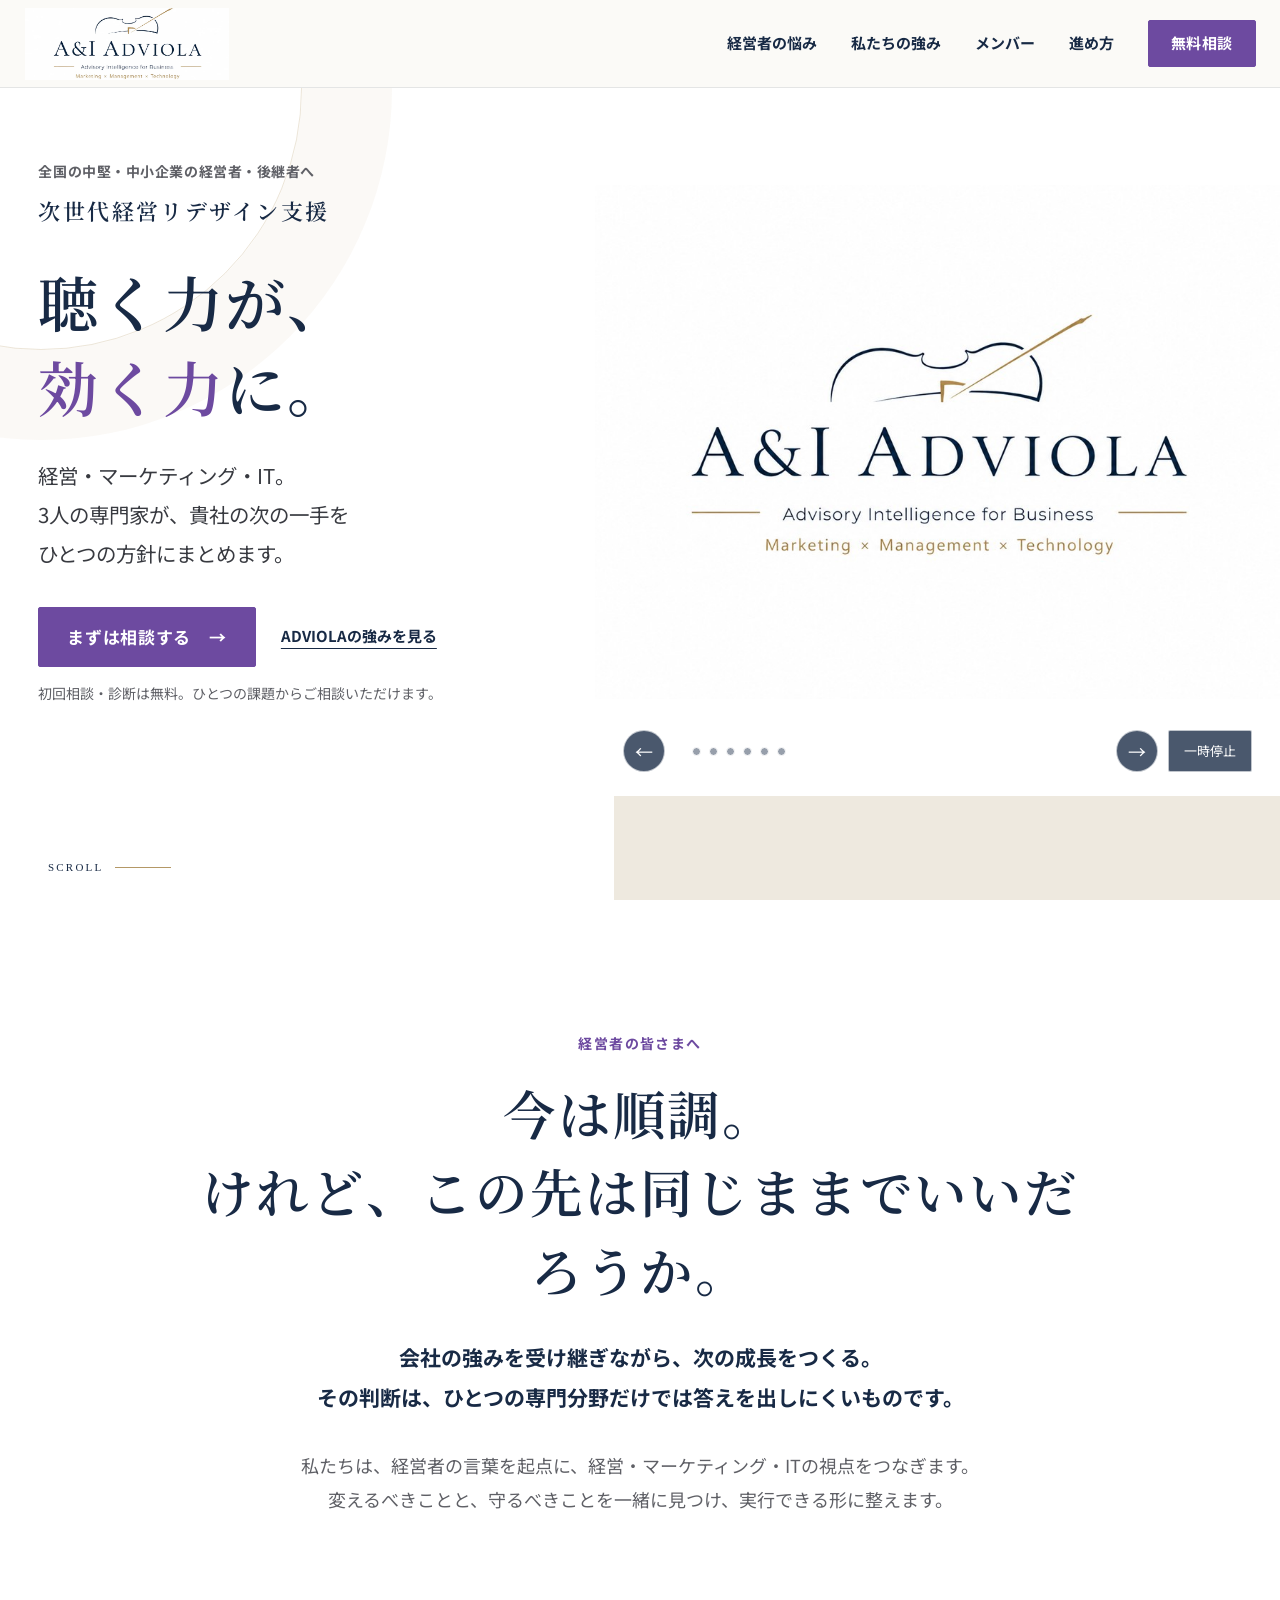
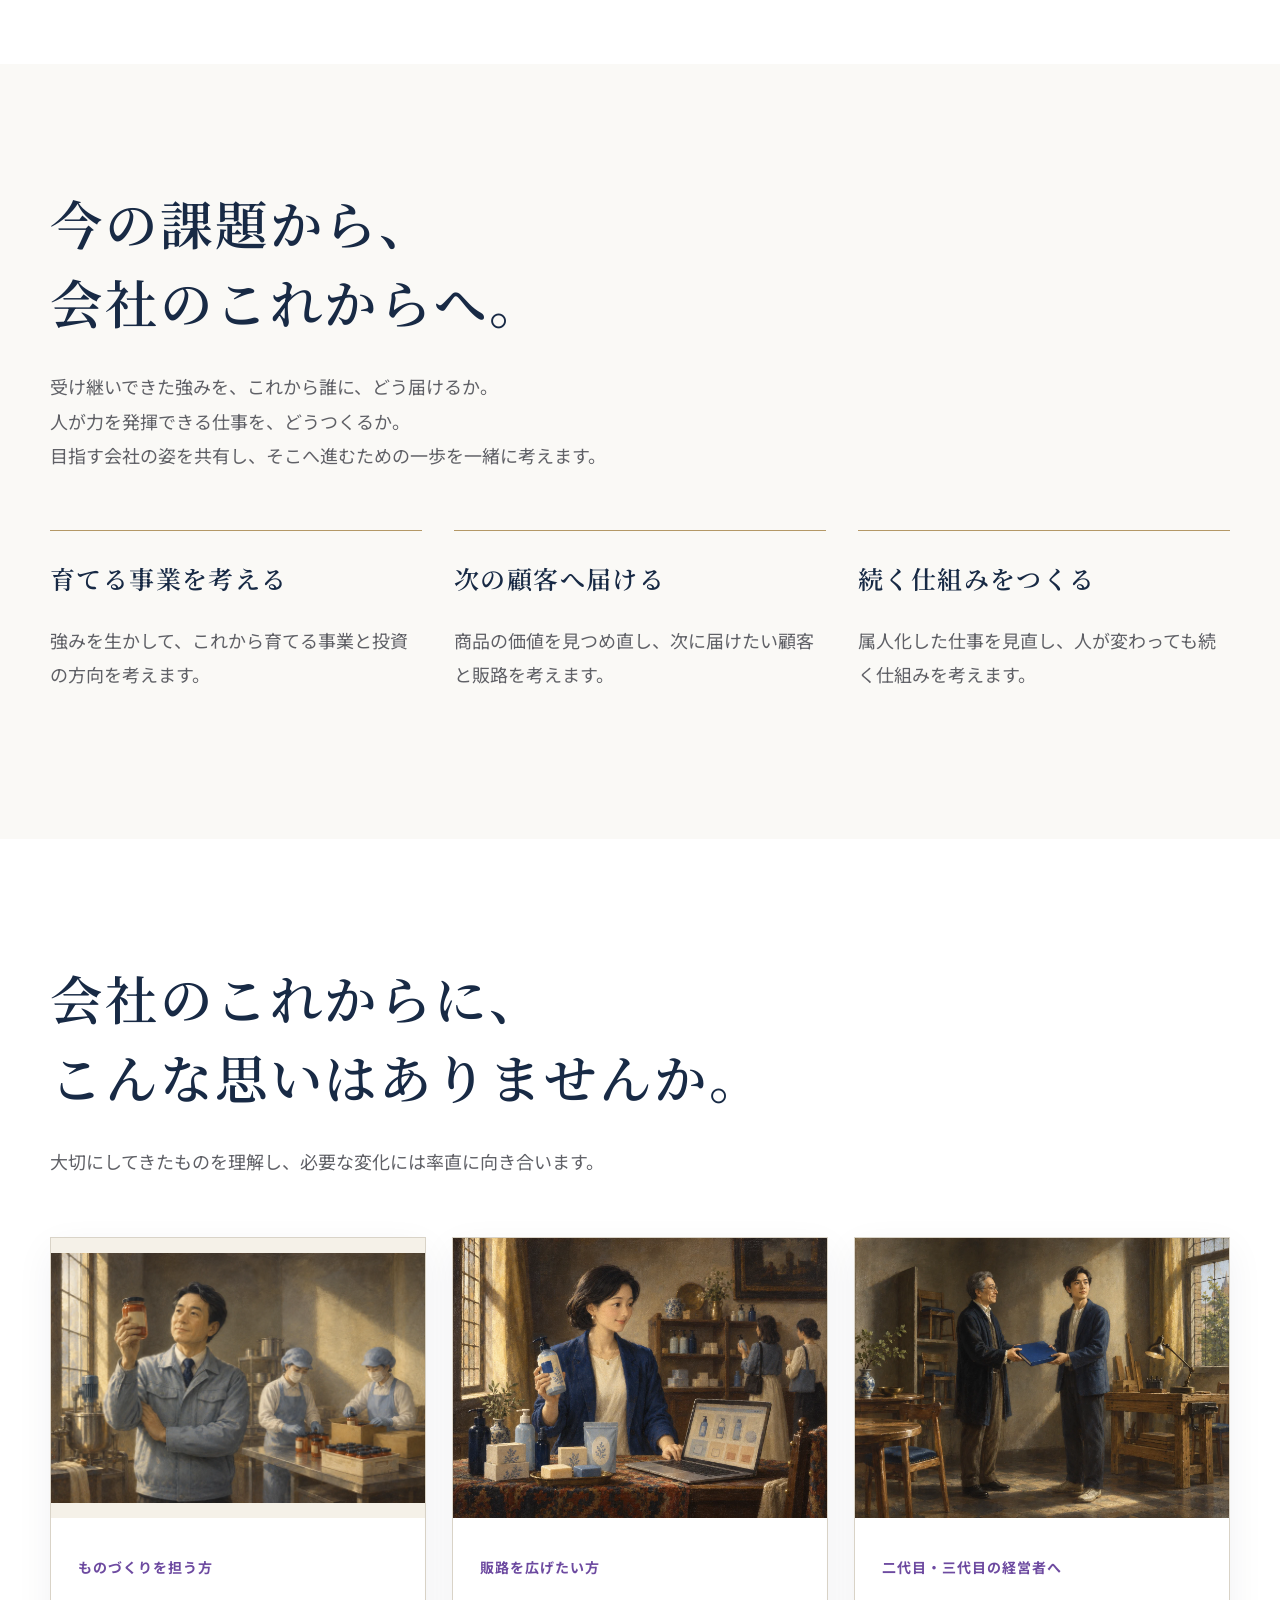
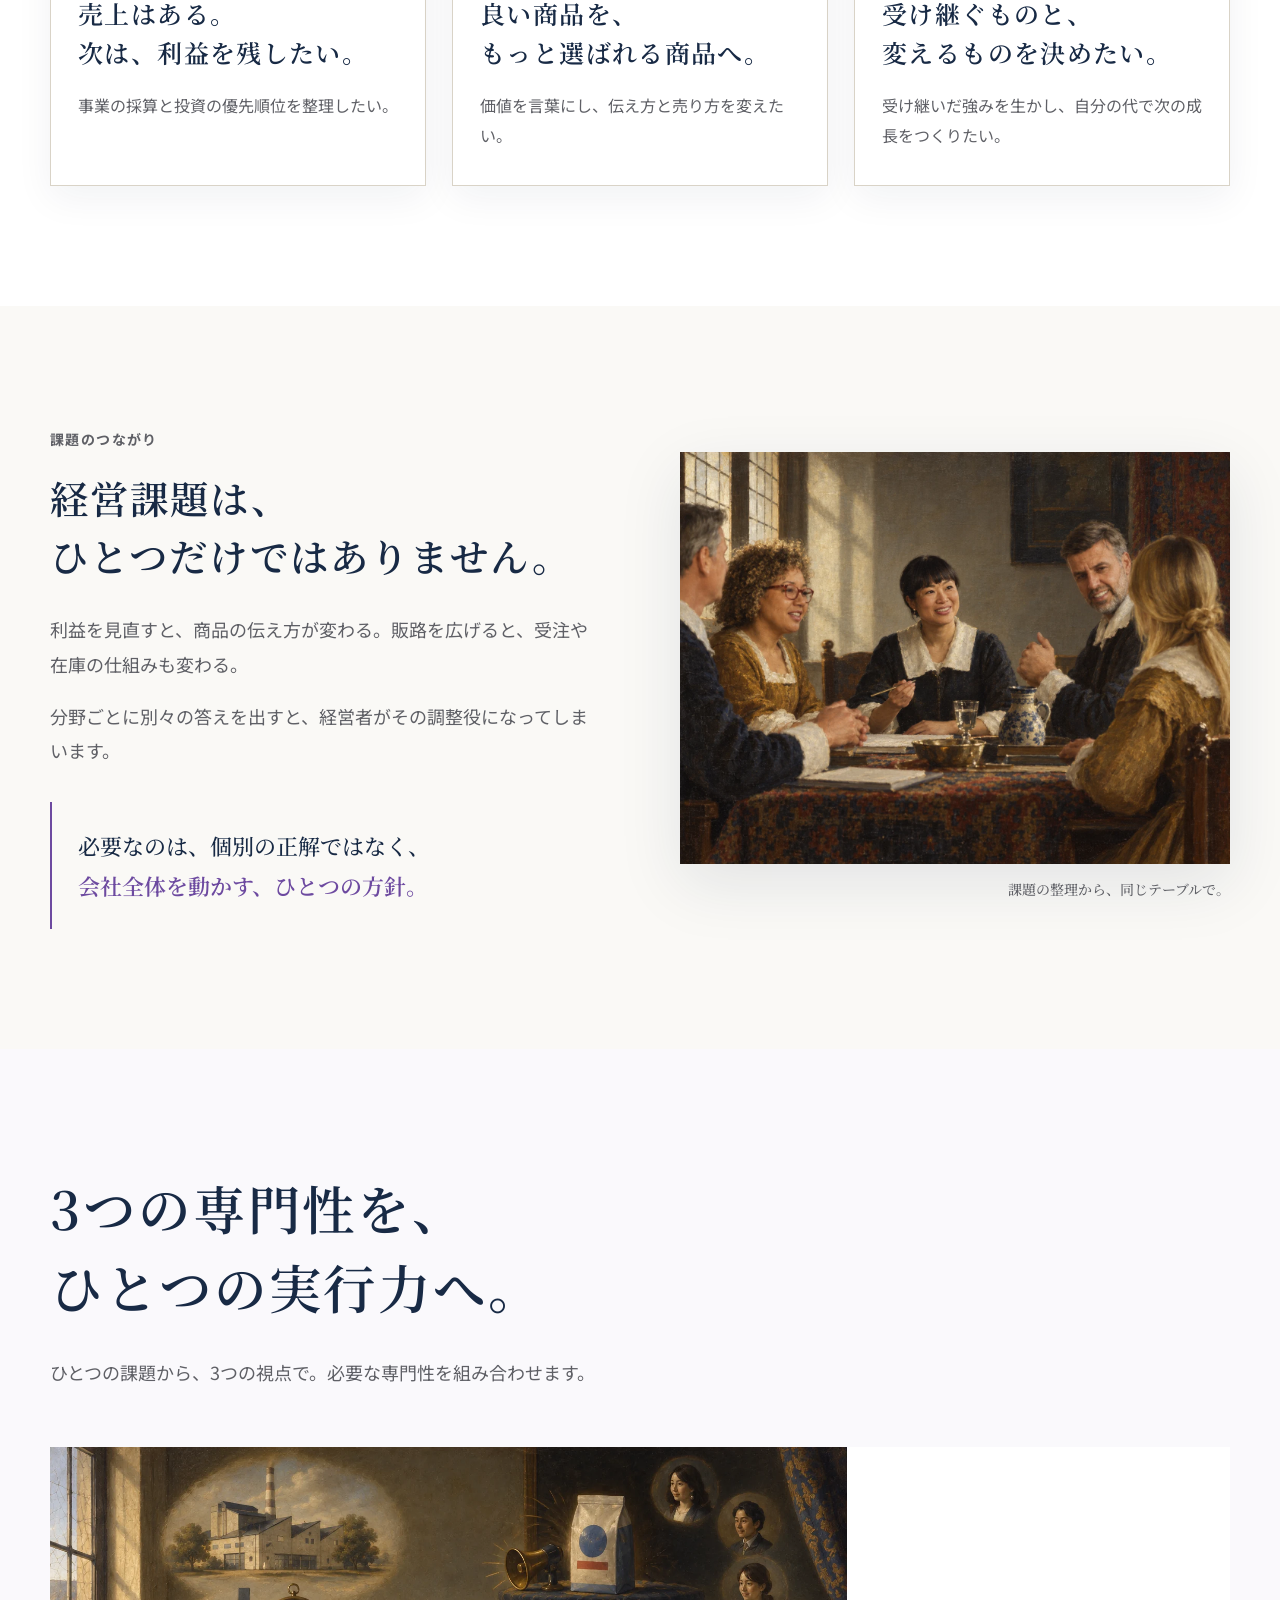
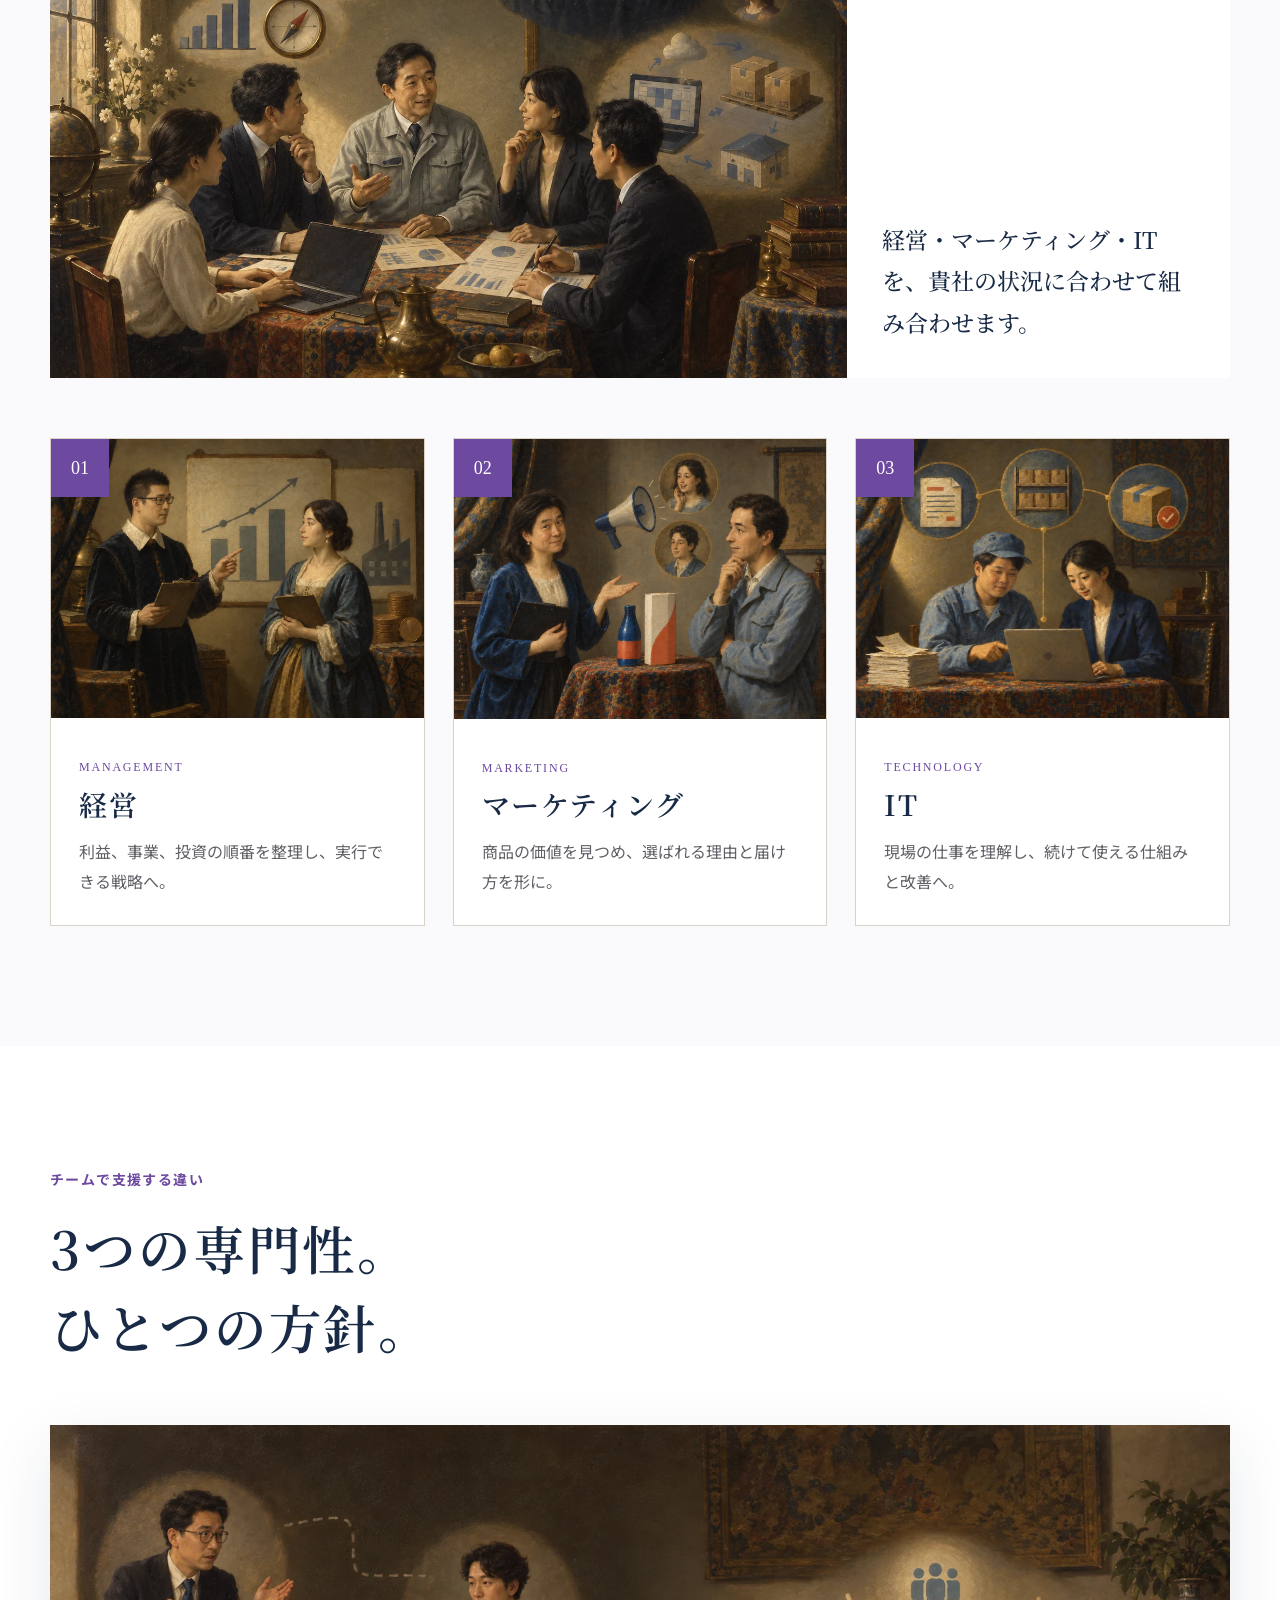
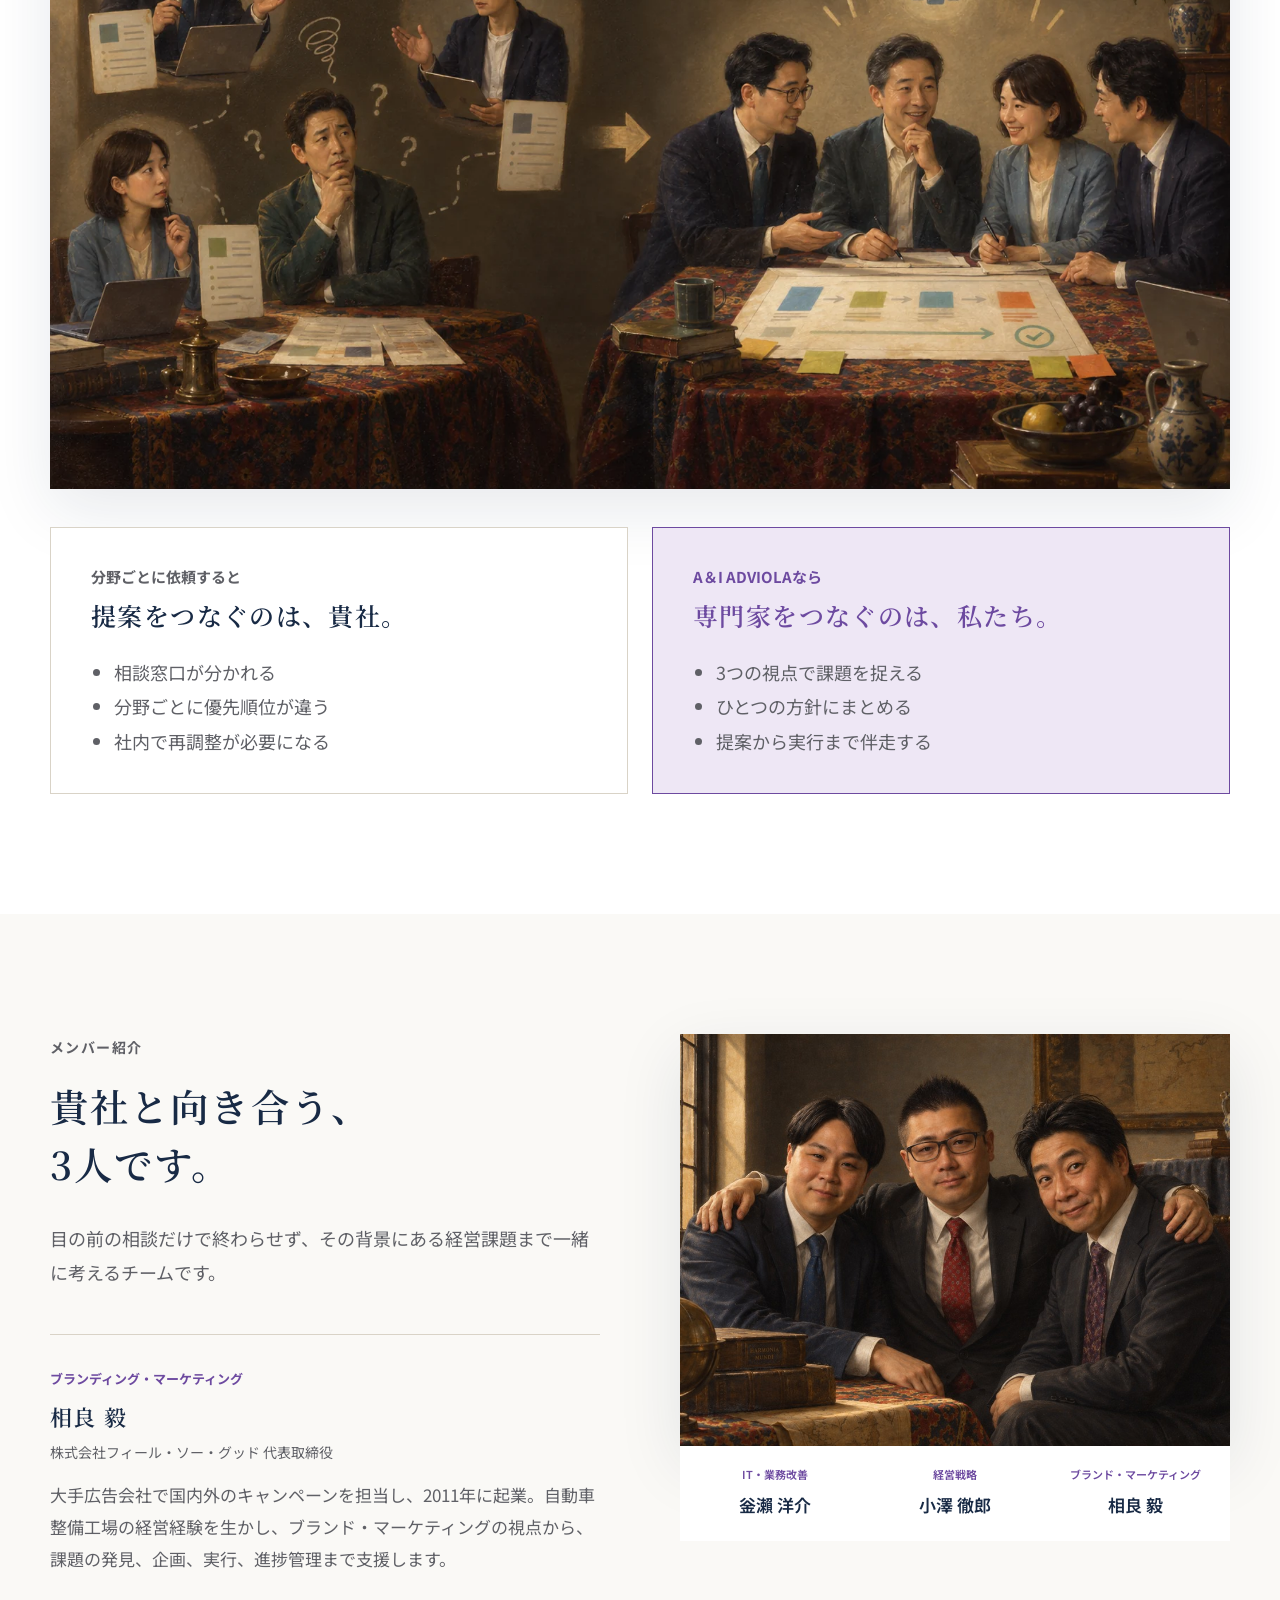
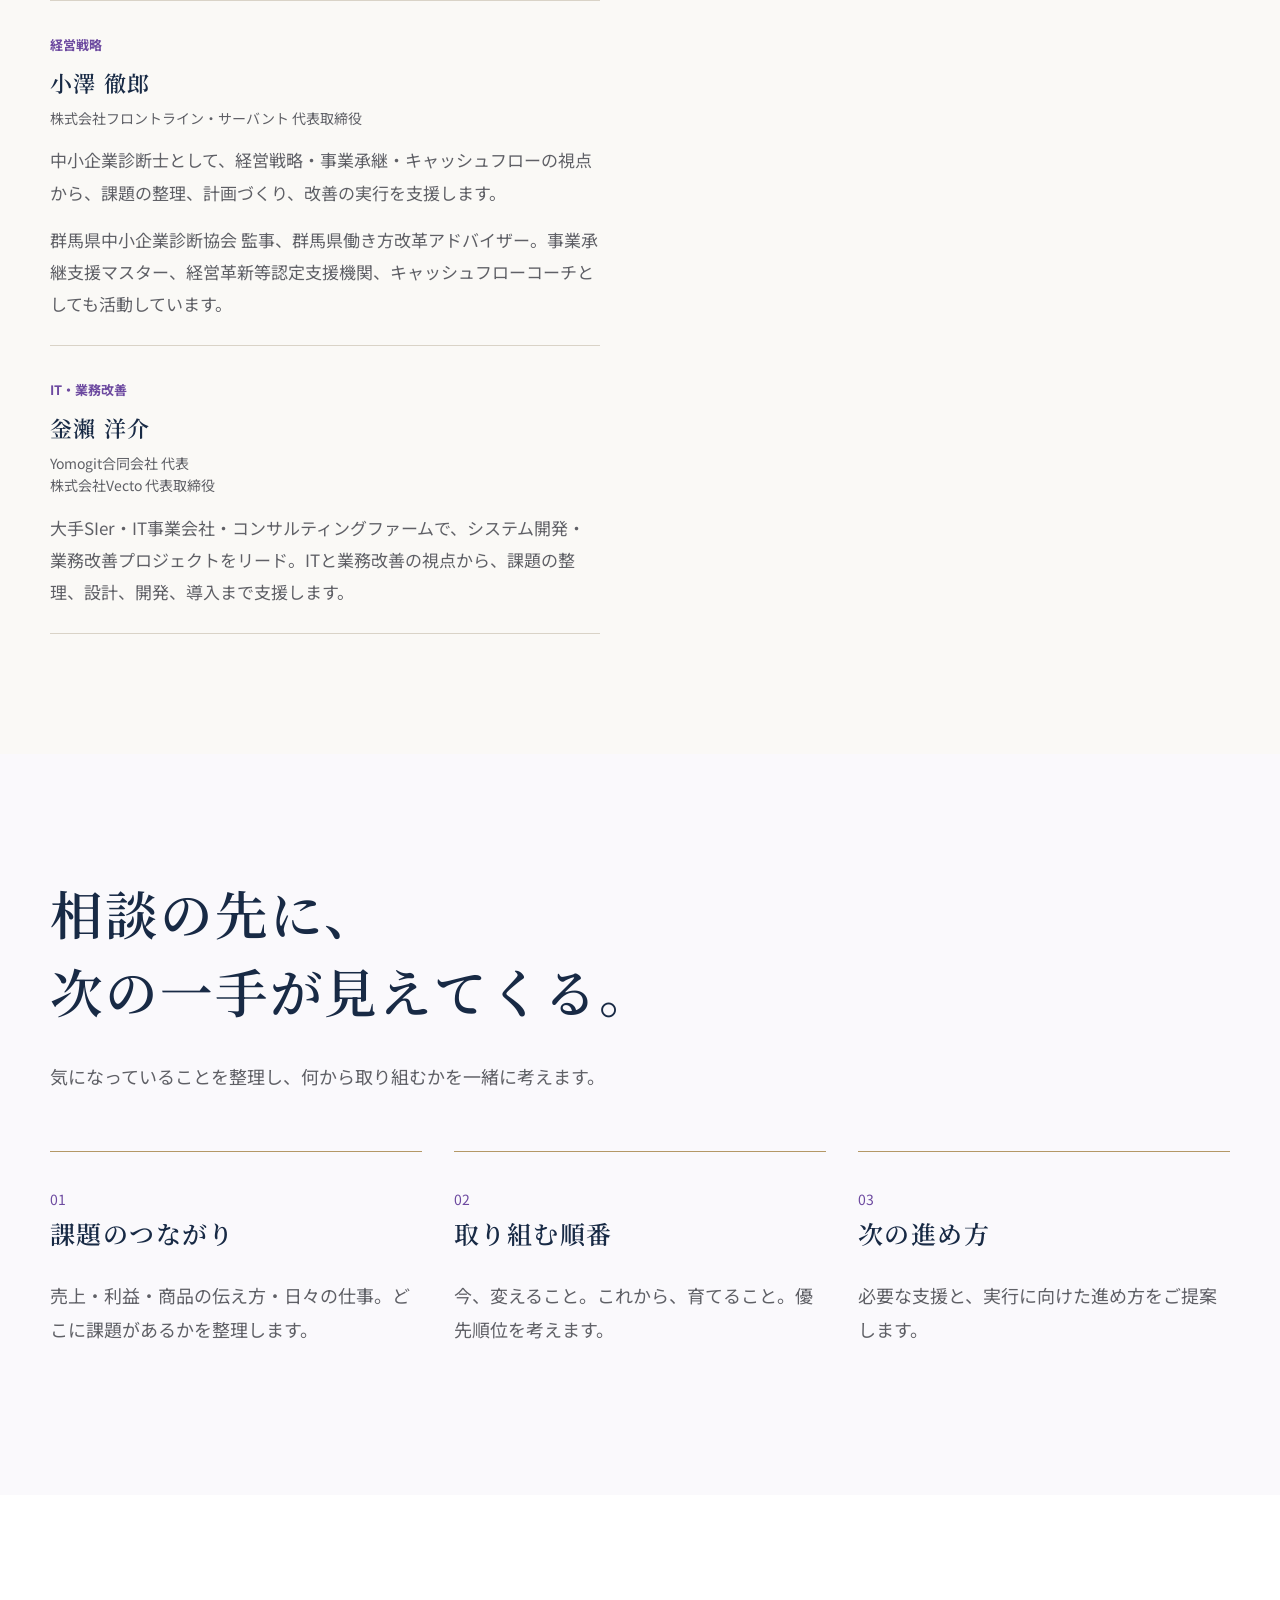
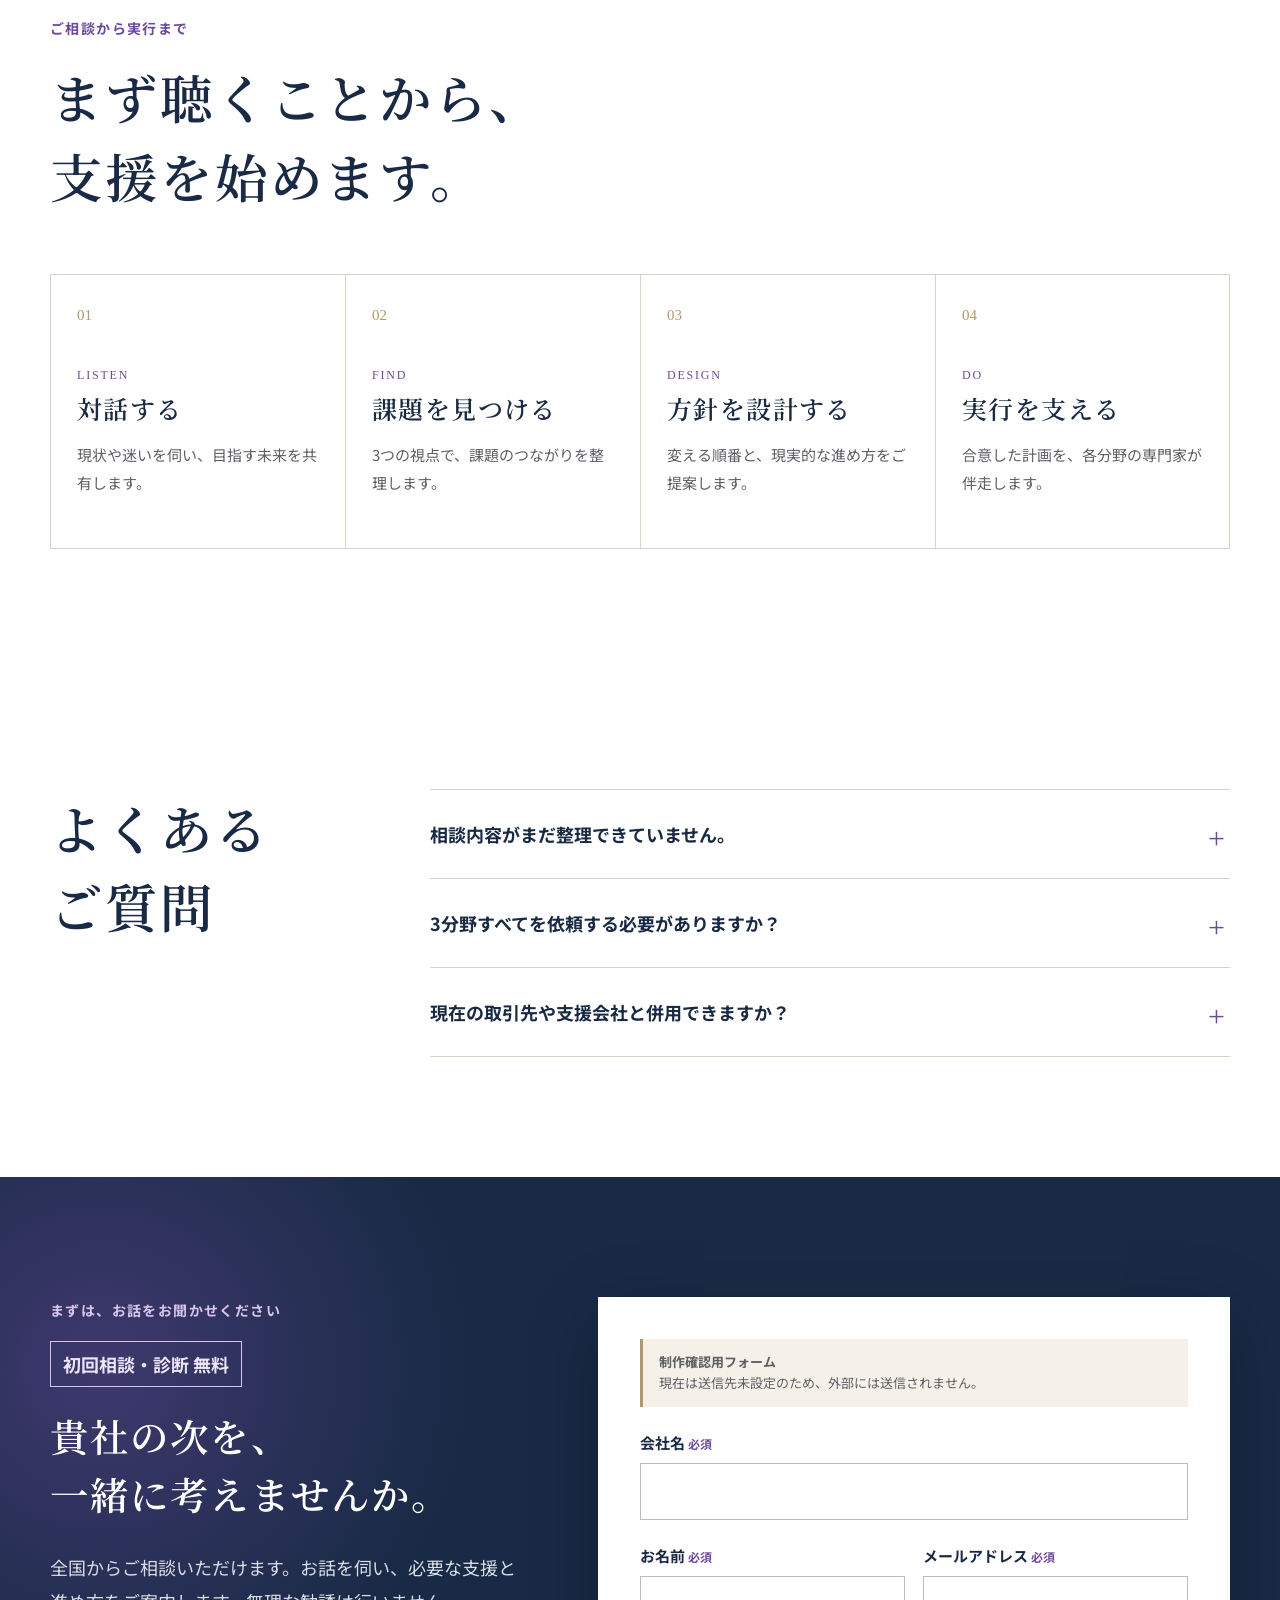
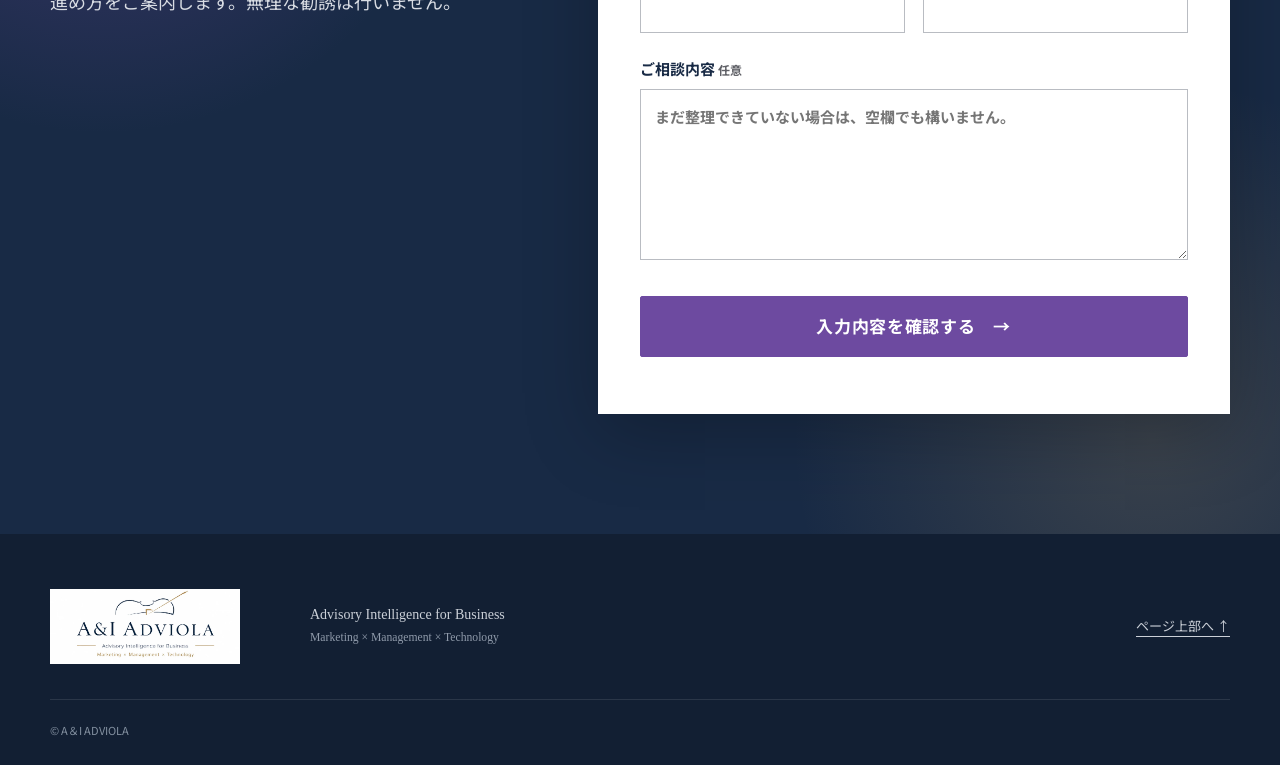
==== lp/v2/index.html @ 78f949bf "Publish ADVIOLA v2 landing page in separate folder" ====
<!doctype html>
<html lang="ja">
<head>
  <meta charset="utf-8">
  <meta name="viewport" content="width=device-width, initial-scale=1">
  <meta name="robots" content="noindex, nofollow">
  <meta name="theme-color" content="#182a45">
  <meta name="description" content="A＆I ADVIOLAは、経営・マーケティング・ITの専門家がひとつのチームとなり、中堅・中小企業の次世代経営リデザインを支援します。">
  <title>A＆I ADVIOLA｜次世代経営リデザイン支援</title>
  <link rel="icon" href="assets/logo.webp" type="image/webp">
  <link rel="stylesheet" href="fonts.css">
  <link rel="stylesheet" href="styles.css?v=adviola-v2-1">
  <script src="script.js" defer></script>
</head>
<body>
  <a class="skip-link" href="#main">本文へ移動</a>

  <header class="site-header">
    <div class="header-inner">
      <a class="brand" href="#top" aria-label="A＆I ADVIOLA トップへ">
        <img src="assets/logo.webp" width="1448" height="1086" alt="A＆I ADVIOLA">
      </a>
      <button class="menu-toggle" type="button" aria-expanded="false" aria-controls="main-nav" aria-label="メニューを開く">
        <span></span><span></span>
      </button>
      <nav class="main-nav" id="main-nav" aria-label="メインナビゲーション">
        <a href="#concerns">経営者の悩み</a>
        <a href="#strength">私たちの強み</a>
        <a href="#members">メンバー</a>
        <a href="#flow">進め方</a>
        <a class="button button-small" href="#contact">無料相談</a>
      </nav>
    </div>
  </header>

  <main id="main">
    <section class="hero" id="top" aria-labelledby="hero-title">
      <div class="hero-layout">
        <div class="hero-copy">
          <p class="kicker">全国の中堅・中小企業の経営者・後継者へ</p>
          <p class="service-name">次世代経営リデザイン支援</p>
          <h1 id="hero-title"><span class="hero-title-line">聴く力が、</span><span class="hero-title-line"><em>効く力</em>に。</span></h1>
          <p class="hero-lead">経営・マーケティング・IT。<br>3人の専門家が、貴社の次の一手を<br class="desktop-only">ひとつの方針にまとめます。</p>
          <div class="hero-actions">
            <a class="button" href="#contact">まずは相談する <span aria-hidden="true">→</span></a>
            <a class="text-link" href="#strength">ADVIOLAの強みを見る</a>
          </div>
          <p class="hero-note">初回相談・診断は無料。ひとつの課題からご相談いただけます。</p>
        </div>

        <div class="hero-slider" aria-roledescription="カルーセル" aria-label="A＆I ADVIOLAの紹介">
          <div class="slides" aria-live="off">
            <figure class="slide is-active"><img src="assets/slide-01.jpg" width="960" height="720" alt="A＆I ADVIOLAのロゴ"></figure>
            <figure class="slide"><img src="assets/slide-02.jpg" width="960" height="720" alt="次世代経営リデザイン支援"></figure>
            <figure class="slide"><img src="assets/slide-03.jpg" width="960" height="720" alt="経営・マーケティング・ITを担う3人のチーム"></figure>
            <figure class="slide"><img src="assets/slide-04.jpg" width="960" height="720" alt="3人が力を合わせてチームでサポート"></figure>
            <figure class="slide"><img src="assets/slide-05.jpg" width="960" height="720" alt="A＆I ADVIOLAの3人のメンバー"></figure>
            <figure class="slide"><img src="assets/slide-06.jpg" width="960" height="720" alt="聴く力が、効く力に"></figure>
            <figure class="slide"><img src="assets/slide-07.jpg" width="960" height="720" alt="経営者と同じテーブルで考える3人のチーム"></figure>
          </div>
          <div class="slider-controls">
            <button class="slider-button prev" type="button" aria-label="前の画像">←</button>
            <div class="slider-dots" role="group" aria-label="表示する画像を選ぶ"></div>
            <button class="slider-button next" type="button" aria-label="次の画像">→</button>
            <button class="slider-pause" type="button" aria-pressed="false">一時停止</button>
          </div>
        </div>
      </div>
      <a class="scroll-cue" href="#concerns"><span>SCROLL</span><i aria-hidden="true"></i></a>
    </section>

    <section class="intro" aria-labelledby="intro-title">
      <div class="narrow">
        <p class="eyebrow">経営者の皆さまへ</p>
        <h2 id="intro-title">今は順調。<br>けれど、この先は<br class="mobile-only">同じままでいいだろうか。</h2>
        <p class="intro-lead">会社の強みを受け継ぎながら、次の成長をつくる。<br>その判断は、ひとつの専門分野だけでは答えを出しにくいものです。</p>
        <p>私たちは、経営者の言葉を起点に、経営・マーケティング・ITの視点をつなぎます。<br>変えるべきことと、守るべきことを一緒に見つけ、実行できる形に整えます。</p>
      </div>
    </section>

    <section class="section future" aria-labelledby="future-title"><div class="container"><div class="section-heading"><h2 id="future-title">今の課題から、<br>会社のこれからへ。</h2><p>受け継いできた強みを、これから誰に、どう届けるか。<br>人が力を発揮できる仕事を、どうつくるか。<br>目指す会社の姿を共有し、そこへ進むための一歩を一緒に考えます。</p></div><div class="outcome-grid"><article><h3>育てる事業を考える</h3><p>強みを生かして、これから育てる事業と投資の方向を考えます。</p></article><article><h3>次の顧客へ届ける</h3><p>商品の価値を見つめ直し、次に届けたい顧客と販路を考えます。</p></article><article><h3>続く仕組みをつくる</h3><p>属人化した仕事を見直し、人が変わっても続く仕組みを考えます。</p></article></div></div></section>

    <section class="section concerns" id="concerns" aria-labelledby="concerns-title">
      <div class="container">
        <div class="section-heading">
          
          <h2 id="concerns-title">会社のこれからに、<br>こんな思いはありませんか。</h2>
          <p>大切にしてきたものを理解し、必要な変化には率直に向き合います。</p>
        </div>
        <div class="persona-grid">
          <article class="persona-card">
            <img src="assets/target-maker.webp" width="1536" height="1024" loading="lazy" alt="製造現場で自社商品を手にする経営者">
            <div>
              <span>ものづくりを担う方</span>
              <h3>売上はある。<br>次は、利益を残したい。</h3>
              <p>事業の採算と投資の優先順位を整理したい。</p>
            </div>
          </article>
          <article class="persona-card">
            <img src="assets/target-seller.webp" width="1448" height="1086" loading="lazy" alt="自社商品の価値を伝え販路を広げる経営者">
            <div>
              <span>販路を広げたい方</span>
              <h3>良い商品を、<br>もっと選ばれる商品へ。</h3>
              <p>価値を言葉にし、伝え方と売り方を変えたい。</p>
            </div>
          </article>
          <article class="persona-card">
            <img src="assets/target-successor.webp" width="1448" height="1086" loading="lazy" alt="先代から会社を引き継ぐ後継者">
            <div>
              <span>二代目・三代目の経営者へ</span>
              <h3>受け継ぐものと、<br>変えるものを決めたい。</h3>
              <p>受け継いだ強みを生かし、自分の代で次の成長をつくりたい。</p>
            </div>
          </article>
        </div>
      </div>
    </section>

    <section class="section problem" aria-labelledby="problem-title">
      <div class="container problem-grid">
        <div class="problem-copy">
          <p class="eyebrow">課題のつながり</p>
          <h2 id="problem-title">経営課題は、<br>ひとつだけではありません。</h2>
          <p>利益を見直すと、商品の伝え方が変わる。販路を広げると、受注や在庫の仕組みも変わる。</p>
          <p>分野ごとに別々の答えを出すと、経営者がその調整役になってしまいます。</p>
          <blockquote>必要なのは、個別の正解ではなく、<br><strong>会社全体を動かす、ひとつの方針。</strong></blockquote>
        </div>
        <figure class="problem-image">
          <img src="assets/meeting.webp" width="1448" height="1086" loading="lazy" alt="経営者と専門家が同じテーブルで方針を話し合う様子">
          <figcaption>課題の整理から、同じテーブルで。</figcaption>
        </figure>
      </div>
    </section>

    <section class="section strength" id="strength" aria-labelledby="strength-title">
      <div class="container">
        <div class="section-heading section-heading-light">
          
          <h2 id="strength-title">3つの専門性を、<br>ひとつの実行力へ。</h2>
          <p>ひとつの課題から、3つの視点で。必要な専門性を組み合わせます。</p>
        </div>
        <figure class="core-visual">
          <img src="assets/three-core.webp" width="1536" height="1024" loading="lazy" alt="経営・マーケティング・ITの専門家が一つの計画を囲む様子">
          <figcaption>経営・マーケティング・ITを、貴社の状況に合わせて組み合わせます。</figcaption>
        </figure>
        <div class="expertise-grid">
          <article>
            <p class="expertise-number">01</p>
            <img src="assets/management.webp" width="1448" height="1086" loading="lazy" alt="事業計画と数字を確認する経営支援">
            <div><span>MANAGEMENT</span><h3>経営</h3><p>利益、事業、投資の順番を整理し、実行できる戦略へ。</p></div>
          </article>
          <article>
            <p class="expertise-number">02</p>
            <img src="assets/branding.webp" width="1448" height="1086" loading="lazy" alt="商品の価値と顧客への伝え方を考えるマーケティング支援">
            <div><span>MARKETING</span><h3>マーケティング</h3><p>商品の価値を見つめ、選ばれる理由と届け方を形に。</p></div>
          </article>
          <article>
            <p class="expertise-number">03</p>
            <img src="assets/it.webp" width="1448" height="1086" loading="lazy" alt="受注や在庫の業務を見直すIT支援">
            <div><span>TECHNOLOGY</span><h3>IT</h3><p>現場の仕事を理解し、続けて使える仕組みと改善へ。</p></div>
          </article>
        </div>
      </div>
    </section>

    <section class="section difference" aria-labelledby="difference-title">
      <div class="container">
        <div class="section-heading">
          <p class="eyebrow">チームで支援する違い</p>
          <h2 id="difference-title">3つの専門性。<br>ひとつの方針。</h2>
        </div>
        <figure class="comparison-figure">
          <img src="assets/comparison.webp" width="1672" height="941" loading="lazy" alt="分野別に依頼して調整が増える場合と3分野が連携して一つの方針を作る場合の比較">
        </figure>
        <div class="comparison-cards">
          <article>
            <p>分野ごとに依頼すると</p>
            <h3>提案をつなぐのは、貴社。</h3>
            <ul><li>相談窓口が分かれる</li><li>分野ごとに優先順位が違う</li><li>社内で再調整が必要になる</li></ul>
          </article>
          <article class="ours">
            <p>A＆I ADVIOLAなら</p>
            <h3>専門家をつなぐのは、私たち。</h3>
            <ul><li>3つの視点で課題を捉える</li><li>ひとつの方針にまとめる</li><li>提案から実行まで伴走する</li></ul>
          </article>
        </div>
      </div>
    </section>

    <section class="section members" id="members" aria-labelledby="members-title">
      <div class="container members-layout">
        <div class="members-copy">
          <p class="eyebrow">メンバー紹介</p>
          <h2 id="members-title">貴社と向き合う、<br>3人です。</h2>
          <p>目の前の相談だけで終わらせず、その背景にある経営課題まで一緒に考えるチームです。</p>
          <div class="member-list">
            <article><span>ブランディング・マーケティング</span><h3>相良 毅</h3><p>株式会社フィール・ソー・グッド 代表取締役</p><p class="member-bio">大手広告会社で国内外のキャンペーンを担当し、2011年に起業。自動車整備工場の経営経験を生かし、ブランド・マーケティングの視点から、課題の発見、企画、実行、進捗管理まで支援します。</p></article>
            <article><span>経営戦略</span><h3>小澤 徹郎</h3><p>株式会社フロントライン・サーバント 代表取締役</p><p class="member-bio">中小企業診断士として、経営戦略・事業承継・キャッシュフローの視点から、課題の整理、計画づくり、改善の実行を支援します。</p><p class="member-bio">群馬県中小企業診断協会 監事、群馬県働き方改革アドバイザー。事業承継支援マスター、経営革新等認定支援機関、キャッシュフローコーチとしても活動しています。</p></article>
            <article><span>IT・業務改善</span><h3>釡瀨 洋介</h3><p>Yomogit合同会社 代表<br>株式会社Vecto 代表取締役</p><p class="member-bio">大手SIer・IT事業会社・コンサルティングファームで、システム開発・業務改善プロジェクトをリード。ITと業務改善の視点から、課題の整理、設計、開発、導入まで支援します。</p></article>
          </div>
        </div>
        <figure class="members-image"><img src="assets/slide-05.jpg" width="960" height="720" loading="lazy" alt="A＆I ADVIOLAの3人のメンバー"><figcaption class="member-photo-labels"><span><small>IT・業務改善</small>釡瀨 洋介</span><span><small>経営戦略</small>小澤 徹郎</span><span><small>ブランド・マーケティング</small>相良 毅</span></figcaption></figure>
      </div>
    </section>

    <section class="section outcomes" aria-labelledby="outcomes-title"><div class="container"><div class="section-heading"><h2 id="outcomes-title">相談の先に、<br>次の一手が見えてくる。</h2><p>気になっていることを整理し、何から取り組むかを一緒に考えます。</p></div><div class="outcome-grid"><article><span>01</span><h3>課題のつながり</h3><p>売上・利益・商品の伝え方・日々の仕事。どこに課題があるかを整理します。</p></article><article><span>02</span><h3>取り組む順番</h3><p>今、変えること。これから、育てること。優先順位を考えます。</p></article><article><span>03</span><h3>次の進め方</h3><p>必要な支援と、実行に向けた進め方をご提案します。</p></article></div></div></section>

    <section class="section flow" id="flow" aria-labelledby="flow-title">
      <div class="container">
        <div class="section-heading">
          <p class="eyebrow">ご相談から実行まで</p>
          <h2 id="flow-title">まず聴くことから、<br>支援を始めます。</h2>
        </div>
        <ol class="flow-list">
          <li><span>01</span><div><p>LISTEN</p><h3>対話する</h3><p>現状や迷いを伺い、目指す未来を共有します。</p></div></li>
          <li><span>02</span><div><p>FIND</p><h3>課題を見つける</h3><p>3つの視点で、課題のつながりを整理します。</p></div></li>
          <li><span>03</span><div><p>DESIGN</p><h3>方針を設計する</h3><p>変える順番と、現実的な進め方をご提案します。</p></div></li>
          <li><span>04</span><div><p>DO</p><h3>実行を支える</h3><p>合意した計画を、各分野の専門家が伴走します。</p></div></li>
        </ol>
      </div>
    </section>

    <section class="section faq" aria-labelledby="faq-title">
      <div class="container faq-layout">
        <div><h2 id="faq-title">よくあるご質問</h2></div>
        <div class="faq-list">
          <details><summary>相談内容がまだ整理できていません。</summary><p>問題ありません。「何となく、このままではいけない」という段階から、状況と言葉を一緒に整理します。</p></details>
          <details><summary>3分野すべてを依頼する必要がありますか？</summary><p>必要ありません。3つの視点で全体を確認したうえで、貴社に必要な支援だけをご提案します。</p></details>
          <details><summary>現在の取引先や支援会社と併用できますか？</summary><p>はい。現在の取り組みを尊重し、足りない部分や整理が必要な部分で連携します。</p></details>
        </div>
      </div>
    </section>

    <section class="contact" id="contact" aria-labelledby="contact-title">
      <div class="contact-art" aria-hidden="true"></div>
      <div class="container contact-layout">
        <div class="contact-copy">
          <p class="eyebrow">まずは、お話をお聞かせください</p>
          <p class="contact-free">初回相談・診断 無料</p>
          <h2 id="contact-title">貴社の次を、<br>一緒に考えませんか。</h2>
          <p>全国からご相談いただけます。お話を伺い、必要な支援と進め方をご案内します。無理な勧誘は行いません。</p>
        </div>
        <div class="contact-panel">
          <p class="prototype-note"><strong>制作確認用フォーム</strong><br>現在は送信先未設定のため、外部には送信されません。</p>
          <form id="contact-form" novalidate>
            <label>会社名 <span>必須</span><input type="text" name="company" autocomplete="organization" required></label>
            <div class="form-row">
              <label>お名前 <span>必須</span><input type="text" name="name" autocomplete="name" required></label>
              <label>メールアドレス <span>必須</span><input type="email" name="email" autocomplete="email" required></label>
            </div>
            <label>ご相談内容 <small>任意</small><textarea name="message" rows="5" placeholder="まだ整理できていない場合は、空欄でも構いません。"></textarea></label>
            <button class="button form-submit" type="submit">入力内容を確認する <span aria-hidden="true">→</span></button>
            <p class="form-status" role="status"></p>
          </form>
        </div>
      </div>
    </section>
  </main>

  <footer class="site-footer">
    <div class="container footer-inner">
      <a class="footer-brand" href="#top"><img src="assets/logo.webp" width="1448" height="1086" alt="A＆I ADVIOLA"></a>
      <p>Advisory Intelligence for Business<br><small>Marketing × Management × Technology</small></p>
      <a class="back-top" href="#top">ページ上部へ ↑</a>
    </div>
    <div class="container footer-bottom"><p>© A＆I ADVIOLA</p></div>
  </footer>

  <div class="mobile-cta"><a class="button" href="#contact">まずは相談する</a></div>
</body>
</html>
---- lp/v2/fonts.css ----
@font-face {
  font-family: 'Noto Sans JP';
  font-style: normal;
  font-weight: 400;
  font-display: swap;
  src: url(assets/fonts/noto-1.ttf) format('truetype');
}
@font-face {
  font-family: 'Noto Sans JP';
  font-style: normal;
  font-weight: 600;
  font-display: swap;
  src: url(assets/fonts/noto-2.ttf) format('truetype');
}
@font-face {
  font-family: 'Noto Sans JP';
  font-style: normal;
  font-weight: 700;
  font-display: swap;
  src: url(assets/fonts/noto-3.ttf) format('truetype');
}
@font-face {
  font-family: 'Noto Serif JP';
  font-style: normal;
  font-weight: 500;
  font-display: swap;
  src: url(assets/fonts/noto-4.ttf) format('truetype');
}
@font-face {
  font-family: 'Noto Serif JP';
  font-style: normal;
  font-weight: 600;
  font-display: swap;
  src: url(assets/fonts/noto-5.ttf) format('truetype');
}
---- lp/v2/styles.css ----
:root {
  --ink: #252429;
  --navy: #182a45;
  --navy-soft: #263d5d;
  --violet: #6d4aa0;
  --violet-pale: #eee7f5;
  --gold: #b49866;
  --cream: #f5f1e8;
  --paper: #fff;
  --line: #d9d3c7;
  --muted: #5f6066;
  --white: #fff;
  --serif: "Noto Serif JP", "Yu Mincho", serif;
  --sans: "Noto Sans JP", "Yu Gothic", sans-serif;
  --shadow: 0 20px 60px rgb(24 42 69 / 10%);
}

* { box-sizing: border-box; }
html { overflow-x: hidden; scroll-behavior: smooth; scroll-padding-top: 88px; }
body { margin: 0; overflow-x: hidden; color: var(--ink); background: var(--paper); font-family: var(--sans); font-size: 18px; line-height: 1.9; -webkit-font-smoothing: antialiased; }
body.menu-open { overflow: hidden; }
img { display: block; max-width: 100%; height: auto; }
a { color: inherit; }
button, input, textarea { font: inherit; }
button, a { -webkit-tap-highlight-color: transparent; }
h1, h2, h3, p, figure, blockquote { margin-top: 0; }
h1, h2, h3 { font-family: var(--serif); font-weight: 600; letter-spacing: .055em; }
h2 { margin-bottom: 28px; color: var(--navy); font-size: clamp(34px, 4.1vw, 58px); line-height: 1.5; }
h3 { line-height: 1.55; }
.container { width: min(1180px, calc(100% - 64px)); margin-inline: auto; }
.narrow { width: min(900px, calc(100% - 64px)); margin-inline: auto; }
.section { padding: 120px 0; }
.skip-link { position: fixed; z-index: 999; top: 10px; left: 10px; padding: 10px 16px; background: var(--navy); color: #fff; transform: translateY(-150%); }
.skip-link:focus { transform: none; }
.eyebrow { margin-bottom: 17px; color: var(--violet); font-family: Georgia, serif; font-size: 14px; font-weight: 700; letter-spacing: .18em; }
.mobile-only { display: none; }
.button { display: inline-flex; align-items: center; justify-content: center; gap: 18px; min-height: 58px; padding: 13px 28px; border: 1px solid var(--violet); border-radius: 2px; background: var(--violet); color: #fff; font-size: 17px; font-weight: 700; letter-spacing: .04em; text-decoration: none; transition: background .25s, border-color .25s, transform .25s, box-shadow .25s; }
.button:hover { background: #593783; border-color: #593783; box-shadow: 0 12px 30px rgb(75 42 116 / 20%); transform: translateY(-2px); }
.button:focus-visible, a:focus-visible, button:focus-visible, summary:focus-visible, input:focus-visible, textarea:focus-visible { outline: 3px solid #a987d0; outline-offset: 4px; }
.button-small { min-height: 46px; padding: 8px 22px; font-size: 15px; }

.site-header { position: sticky; z-index: 100; top: 0; height: 88px; border-bottom: 1px solid rgb(24 42 69 / 10%); background: rgb(251 250 247 / 92%); backdrop-filter: blur(16px); }
.header-inner { display: flex; width: min(1300px, calc(100% - 48px)); height: 100%; margin: auto; align-items: center; justify-content: space-between; }
.brand { display: block; width: 205px; height: 72px; overflow: hidden; }
.brand img { width: 205px; height: 153px; margin-top: -39px; object-fit: contain; }
.main-nav { display: flex; align-items: center; gap: 34px; }
.main-nav > a:not(.button) { position: relative; color: var(--navy); font-size: 15px; font-weight: 700; text-decoration: none; }
.main-nav > a:not(.button)::after { content: ""; position: absolute; right: 0; bottom: -7px; left: 0; height: 1px; background: var(--violet); transform: scaleX(0); transform-origin: right; transition: transform .25s; }
.main-nav > a:hover::after { transform: scaleX(1); transform-origin: left; }
.menu-toggle { display: none; }

.hero { position: relative; min-height: calc(100svh - 88px); overflow: hidden; background: linear-gradient(90deg, var(--paper) 0 48%, #eee9df 48%); }
.hero::before { content: ""; position: absolute; top: -260px; left: -220px; width: 520px; height: 520px; border: 1px solid rgb(180 152 102 / 25%); border-radius: 50%; box-shadow: 0 0 0 90px rgb(180 152 102 / 6%); }
.hero-layout { display: grid; grid-template-columns: minmax(0, 1fr) minmax(0, 1.15fr); width: min(1440px, 100%); min-height: 680px; margin: auto; }
.hero-copy { position: relative; z-index: 2; align-self: center; min-width: 0; padding: 70px clamp(28px, 3vw, 48px) 90px; }
.kicker { margin: 0 0 5px; color: var(--muted); font-size: 16px; font-weight: 700; letter-spacing: .12em; }
.service-name { margin-bottom: 28px; color: var(--navy); font-family: var(--serif); font-size: 22px; font-weight: 600; letter-spacing: .11em; }
.hero h1 { margin-bottom: 28px; color: var(--navy); font-size: clamp(48px, 4.7vw, 72px); line-height: 1.4; letter-spacing: .035em; }
.hero-title-line { display: block; white-space: nowrap; }
.hero h1 em { color: var(--violet); font-style: normal; }
.hero-lead { margin-bottom: 34px; color: #383a40; font-size: clamp(19px, 1.6vw, 23px); line-height: 1.9; }
.hero-actions { display: flex; align-items: center; gap: 18px 25px; flex-wrap: wrap; }
.text-link { color: var(--navy); font-size: 15px; font-weight: 700; text-underline-offset: 6px; }
.hero-note { margin: 13px 0 0; color: var(--muted); font-size: 14px; }
.hero-slider { position: relative; min-width: 0; background: #e8e2d7; }
.slides { position: absolute; inset: 0; }
.slide { position: absolute; inset: 0; margin: 0; opacity: 0; transition: opacity 1.2s ease; }
.slide.is-active { z-index: 1; opacity: 1; }
.slide img { width: 100%; height: 100%; object-fit: cover; }
.slide:nth-child(1) img, .slide:nth-child(2) img, .slide:nth-child(4) img, .slide:nth-child(6) img { object-fit: contain; background: #fff; }
.slider-controls { position: absolute; z-index: 5; right: 28px; bottom: 24px; left: 28px; display: flex; align-items: center; justify-content: flex-end; gap: 10px; }
.slider-button, .slider-pause { min-width: 42px; min-height: 42px; border: 1px solid rgb(255 255 255 / 65%); border-radius: 99px; background: rgb(24 42 69 / 78%); color: #fff; cursor: pointer; }
.slider-pause { padding: 8px 15px; border-radius: 2px; font-size: 13px; }
.slider-dots { display: flex; margin-right: auto; gap: 8px; }
.slider-dot { width: 9px; height: 9px; padding: 0; border: 1px solid #fff; border-radius: 50%; background: rgb(24 42 69 / 45%); cursor: pointer; }
.slider-dot.is-active { background: #fff; transform: scale(1.25); }
.scroll-cue { position: absolute; z-index: 6; bottom: 22px; left: max(48px, calc((100vw - 1300px)/2)); display: flex; align-items: center; gap: 12px; color: var(--navy); font-family: Georgia, serif; font-size: 11px; letter-spacing: .2em; text-decoration: none; }
.scroll-cue i { display: block; width: 56px; height: 1px; background: var(--gold); }

.intro { position: relative; padding: 130px 0; overflow: hidden; background: var(--navy); color: #fff; text-align: center; }
.intro::before, .intro::after { content: ""; position: absolute; width: 380px; height: 380px; border: 1px solid rgb(255 255 255 / 8%); border-radius: 50%; }
.intro::before { top: -220px; left: -80px; }
.intro::after { right: -160px; bottom: -240px; box-shadow: 0 0 0 75px rgb(255 255 255 / 2%); }
.intro h2 { color: #fff; }
.intro .eyebrow { color: #d7c4ea; }
.intro-lead { margin-bottom: 30px; color: #fff; font-size: 21px; font-weight: 700; }
.intro p:last-child { color: #d8dce3; }

.section-heading { max-width: 760px; margin-bottom: 58px; }
.section-heading > p:last-child { color: var(--muted); }
.concerns { background: var(--paper); }
.persona-grid { display: grid; grid-template-columns: repeat(3, 1fr); gap: 26px; }
.persona-card { overflow: hidden; border: 1px solid var(--line); background: #fff; box-shadow: 0 12px 36px rgb(24 42 69 / 6%); }
.persona-card img { width: 100%; aspect-ratio: 4 / 3; object-fit: cover; }
.persona-card > div { padding: 30px 27px 34px; }
.persona-card span { color: var(--violet); font-size: 14px; font-weight: 700; letter-spacing: .07em; }
.persona-card h3 { margin: 12px 0 18px; color: var(--navy); font-size: 25px; }
.persona-card p { margin: 0; color: var(--muted); font-size: 16px; }

.problem { background: var(--cream); }
.problem-grid { display: grid; grid-template-columns: .88fr 1.12fr; align-items: center; gap: 80px; }
.problem-copy > p { color: var(--muted); }
.problem-copy blockquote { margin: 35px 0 0; padding: 24px 0 24px 26px; border-left: 2px solid var(--violet); color: var(--navy); font-family: var(--serif); font-size: 22px; line-height: 1.8; }
.problem-copy blockquote strong { color: var(--violet); font-weight: 600; }
.problem-image { margin: 0; }
.problem-image img { width: 100%; box-shadow: var(--shadow); }
.problem-image figcaption { margin-top: 12px; color: var(--muted); font-family: var(--serif); font-size: 14px; text-align: right; }

.strength { position: relative; overflow: hidden; background: var(--navy); color: #fff; }
.strength::before { content: ""; position: absolute; inset: 0; opacity: .12; background-image: linear-gradient(90deg, transparent 49.8%, #fff 50%, transparent 50.2%); background-size: 25% 100%; }
.strength .container { position: relative; }
.section-heading-light h2 { color: #fff; }
.section-heading-light > p:last-child { color: #ccd3dc; }
.section-heading-light .eyebrow { color: #c9b6df; }
.core-visual { display: grid; grid-template-columns: 1.35fr .65fr; margin: 0 0 60px; align-items: end; background: #fff; }
.core-visual img { width: 100%; }
.core-visual figcaption { padding: 35px; color: var(--navy); font-family: var(--serif); font-size: 23px; line-height: 1.8; }
.expertise-grid { display: grid; grid-template-columns: repeat(3, 1fr); gap: 28px; }
.expertise-grid article { position: relative; overflow: hidden; background: #fff; color: var(--ink); }
.expertise-grid img { width: 100%; aspect-ratio: 4 / 3; object-fit: cover; }
.expertise-grid article > div { padding: 28px; }
.expertise-number { position: absolute; z-index: 2; top: 0; left: 0; display: grid; width: 58px; height: 58px; margin: 0; place-items: center; background: var(--violet); color: #fff; font-family: Georgia, serif; }
.expertise-grid span { color: var(--violet); font-family: Georgia, serif; font-size: 12px; letter-spacing: .15em; }
.expertise-grid h3 { margin: 2px 0 10px; color: var(--navy); font-size: 28px; }
.expertise-grid article > div > p { margin: 0; color: var(--muted); font-size: 16px; }

.difference { background: var(--paper); }
.comparison-figure { margin: 0 0 38px; }
.comparison-figure img { width: 100%; box-shadow: var(--shadow); }
.comparison-cards { display: grid; grid-template-columns: 1fr 1fr; gap: 24px; }
.comparison-cards article { padding: 35px 40px; border: 1px solid var(--line); background: #fff; }
.comparison-cards article > p { margin-bottom: 5px; color: var(--muted); font-size: 15px; font-weight: 700; }
.comparison-cards h3 { margin-bottom: 20px; color: var(--navy); font-size: 25px; }
.comparison-cards ul { margin: 0; padding-left: 1.25em; color: var(--muted); }
.comparison-cards .ours { border-color: var(--violet); background: var(--violet-pale); }
.comparison-cards .ours > p, .comparison-cards .ours h3 { color: var(--violet); }

.members { background: var(--cream); }
.members-layout { display: grid; grid-template-columns: .95fr 1.05fr; align-items: start; gap: 80px; }
.members-copy > p { color: var(--muted); }
.member-list { margin-top: 45px; border-top: 1px solid var(--line); }
.member-list article { display: grid; grid-template-columns: minmax(0, 1fr) minmax(0, 1fr); gap: 8px 18px; padding: 24px 0; align-items: center; border-bottom: 1px solid var(--line); }
.member-list article > span { grid-column: 1 / -1; }
.problem-grid, .members-layout, .contact-layout { grid-template-columns: minmax(0, 1fr) minmax(0, 1fr); }
.persona-grid > *, .expertise-grid > *, .problem-grid > *, .members-layout > *, .contact-layout > *, .faq-layout > *, .form-row > * { min-width: 0; }
p, li, figcaption, label, summary { overflow-wrap: anywhere; }
.member-list span { color: var(--violet); font-size: 13px; font-weight: 700; }
.member-list h3 { margin: 0; color: var(--navy); font-size: 22px; }
.member-list p { margin: 0; color: var(--muted); font-size: 14px; line-height: 1.6; }
.members-image { position: sticky; top: 120px; margin: 0; }
.members-image img { width: 100%; box-shadow: var(--shadow); }
.members-image figcaption { padding: 17px 0; color: var(--navy); font-family: var(--serif); text-align: center; }

.flow { background: #fff; }
.flow-list { display: grid; grid-template-columns: repeat(4, 1fr); margin: 0; padding: 0; list-style: none; }
.flow-list li { position: relative; min-height: 275px; padding: 26px 26px 30px; border-top: 1px solid var(--line); border-bottom: 1px solid var(--line); border-left: 1px solid var(--line); }
.flow-list li:last-child { border-right: 1px solid var(--line); }
.flow-list li > span { display: block; margin-bottom: 35px; color: var(--gold); font-family: Georgia, serif; font-size: 15px; }
.flow-list li div > p:first-child { margin: 0 0 2px; color: var(--violet); font-family: Georgia, serif; font-size: 12px; letter-spacing: .15em; }
.flow-list h3 { margin: 0 0 13px; color: var(--navy); font-size: 25px; }
.flow-list li div > p:last-child { margin: 0; color: var(--muted); font-size: 15px; }

.faq { background: var(--paper); }
.faq-layout { display: grid; grid-template-columns: 300px 1fr; gap: 80px; }
.faq-list { border-top: 1px solid var(--line); }
.faq-list details { border-bottom: 1px solid var(--line); }
.faq-list summary { position: relative; padding: 27px 55px 27px 0; color: var(--navy); font-weight: 700; cursor: pointer; list-style: none; }
.faq-list summary::-webkit-details-marker { display: none; }
.faq-list summary::after { content: "+"; position: absolute; top: 19px; right: 5px; color: var(--violet); font-family: Georgia, serif; font-size: 30px; font-weight: 400; }
.faq-list details[open] summary::after { content: "−"; }
.faq-list details p { padding: 0 45px 25px 0; color: var(--muted); }

.contact { position: relative; padding: 120px 0; overflow: hidden; background: var(--navy); color: #fff; }
.contact-art { position: absolute; inset: 0; background: radial-gradient(circle at 8% 20%, rgb(109 74 160 / 45%), transparent 26%), radial-gradient(circle at 90% 90%, rgb(180 152 102 / 22%), transparent 25%); }
.contact-layout { position: relative; display: grid; grid-template-columns: .85fr 1.15fr; align-items: start; gap: 80px; }
.contact .eyebrow { color: #d7c4ea; }
.contact-free { display: inline-block; margin-bottom: 20px; padding: 5px 12px; border: 1px solid #d7c4ea; color: #eee4f8; font-weight: 700; }
.contact h2 { color: #fff; }
.contact-copy > p:last-child { color: #d8dce3; }
.contact-panel { padding: 42px; background: #fff; color: var(--ink); box-shadow: 0 20px 70px rgb(0 0 0 / 24%); }
.prototype-note { padding: 13px 16px; border-left: 3px solid var(--gold); background: var(--cream); color: var(--muted); font-size: 13px; line-height: 1.6; }
.contact-panel label { display: block; margin-top: 22px; color: var(--navy); font-size: 15px; font-weight: 700; }
.contact-panel label span { color: var(--violet); font-size: 12px; }
.contact-panel label small { color: var(--muted); font-size: 12px; }
.contact-panel input, .contact-panel textarea { width: 100%; margin-top: 6px; padding: 13px 14px; border: 1px solid #b9bcc2; border-radius: 0; background: #fff; color: var(--ink); }
.contact-panel textarea { resize: vertical; }
.form-row { display: grid; grid-template-columns: 1fr 1fr; gap: 18px; }
.form-submit { width: 100%; margin-top: 28px; }
.form-status { margin: 15px 0 0; color: var(--violet); font-size: 14px; font-weight: 700; }

.site-footer { padding: 55px 0 25px; background: #121f33; color: #cbd0d8; }
.footer-inner { display: grid; grid-template-columns: 220px 1fr auto; align-items: center; gap: 40px; }
.footer-brand { display: block; width: 190px; height: 75px; overflow: hidden; background: #fff; }
.footer-brand img { width: 190px; height: 143px; margin-top: -34px; object-fit: contain; }
.footer-inner > p { margin: 0; font-family: Georgia, serif; font-size: 14px; line-height: 1.55; }
.footer-inner small { color: #8f9aaa; }
.back-top { font-size: 13px; text-underline-offset: 5px; }
.footer-bottom { display: flex; margin-top: 35px; padding-top: 20px; justify-content: space-between; border-top: 1px solid rgb(255 255 255 / 10%); }
.footer-bottom p { margin: 0; color: #8390a0; font-size: 11px; }
.mobile-cta { display: none; }

@media (max-width: 1060px) {
  .hero-layout { grid-template-columns: minmax(0, 1fr) minmax(0, 1fr); }
  .hero-copy { padding-inline: 28px; }
  .hero h1 { font-size: clamp(42px, 5vw, 53px); }
  .hero-lead { font-size: 19px; }
  .hero-lead .desktop-only { display: none; }
  .service-name { font-size: 19px; letter-spacing: .05em; }
  .persona-grid, .expertise-grid { gap: 18px; }
  .persona-card > div, .expertise-grid article > div { padding: 24px 20px; }
  .flow-list { grid-template-columns: repeat(2, minmax(0, 1fr)); }
  .flow-list li:nth-child(2) { border-right: 1px solid var(--line); }
  .flow-list li:nth-child(n+3) { border-top: 0; }
  h2 { font-size: clamp(32px, 4vw, 44px); }
  .main-nav { gap: 20px; }
  .problem-grid, .members-layout, .contact-layout { gap: 45px; }
  .member-list article { grid-template-columns: 1fr; gap: 4px; }
}

@media (max-width: 820px) {
  body { font-size: 17px; }
  .container, .narrow { width: min(100% - 36px, 720px); }
  .section { padding: 82px 0; }
  .desktop-only { display: none; }
  .mobile-only { display: block; }
  .site-header { height: 76px; }
  .header-inner { width: calc(100% - 30px); }
  .brand { width: 170px; height: 65px; }
  .brand img { width: 170px; height: 128px; margin-top: -32px; }
  .menu-toggle { position: relative; z-index: 102; display: block; width: 48px; height: 48px; border: 0; background: transparent; }
  .menu-toggle span { position: absolute; left: 10px; width: 28px; height: 1px; background: var(--navy); transition: transform .25s, top .25s; }
  .menu-toggle span:first-child { top: 18px; }
  .menu-toggle span:last-child { top: 29px; }
  .menu-toggle[aria-expanded="true"] span:first-child { top: 24px; transform: rotate(45deg); }
  .menu-toggle[aria-expanded="true"] span:last-child { top: 24px; transform: rotate(-45deg); }
  .main-nav { position: fixed; inset: 76px 0 0; display: flex; padding: 38px 28px; flex-direction: column; align-items: stretch; gap: 0; background: var(--paper); transform: translateX(100%); transition: transform .3s; }
  .main-nav.is-open { transform: none; }
  .main-nav > a:not(.button) { padding: 17px 4px; border-bottom: 1px solid var(--line); font-size: 18px; }
  .main-nav .button { margin-top: 25px; }
  .hero { min-height: 0; background: var(--paper); }
  .hero-layout { display: flex; min-height: 0; flex-direction: column; }
  .hero-copy { width: min(100% - 36px, 720px); max-width: none; margin: auto; padding: 55px 0 50px; }
  .kicker { font-size: 14px; }
  .service-name { font-size: 18px; }
  .hero h1 { font-size: clamp(42px, 10vw, 64px); }
  .hero-lead { font-size: 19px; }
  .hero-actions { align-items: stretch; flex-direction: column; gap: 16px; }
  .hero-actions .button { width: 100%; }
  .text-link { text-align: center; }
  .hero-slider { width: 100%; aspect-ratio: 4 / 3; }
  .slides { position: absolute; }
  .slider-controls { right: 14px; bottom: 12px; left: 14px; }
  .slider-pause { background: rgb(24 42 69 / 90%); }
  .scroll-cue { display: none; }
  .intro { padding: 85px 0; text-align: left; }
  .intro h2 { font-size: clamp(30px, 5vw, 38px); }
  .intro-lead { font-size: 19px; }
  .section-heading { margin-bottom: 40px; }
  .persona-grid, .expertise-grid { grid-template-columns: 1fr; }
  .persona-card { display: grid; grid-template-columns: 44% 56%; }
  .persona-card img { height: 100%; aspect-ratio: auto; }
  .persona-card h3 { font-size: 21px; }
  .problem-grid, .members-layout, .contact-layout, .faq-layout { grid-template-columns: 1fr; }
  .problem-grid { gap: 42px; }
  .core-visual { grid-template-columns: 1fr; }
  .core-visual figcaption { padding: 25px; font-size: 19px; }
  .expertise-grid article { display: grid; grid-template-columns: 45% 55%; }
  .expertise-grid img { height: 100%; aspect-ratio: auto; }
  .comparison-cards { grid-template-columns: 1fr; }
  .members-layout { gap: 45px; }
  .members-image { position: static; }
  .flow-list { grid-template-columns: 1fr 1fr; }
  .flow-list li:nth-child(2) { border-right: 1px solid var(--line); }
  .flow-list li:nth-child(n+3) { border-top: 0; }
  .faq-layout { gap: 15px; }
  .contact { padding: 85px 0 115px; }
  .contact-panel { padding: 30px; }
  .footer-inner { grid-template-columns: 1fr auto; }
  .footer-inner > p { grid-column: 1 / -1; grid-row: 2; }
  .mobile-cta { position: fixed; z-index: 90; right: 0; bottom: 0; left: 0; display: block; padding: 9px 12px calc(9px + env(safe-area-inset-bottom)); background: rgb(255 255 255 / 94%); box-shadow: 0 -4px 20px rgb(24 42 69 / 12%); }
  .mobile-cta .button { width: 100%; min-height: 52px; }
  .mobile-cta.is-hidden { display: none; }
}

@media (max-width: 560px) {
  h2 { font-size: clamp(27px, 7.6vw, 34px); letter-spacing: .03em; }
  .hero h1 { font-size: clamp(40px, 10vw, 56px); }
  .hero-copy { padding-top: 42px; }
  .hero-lead { font-size: 18px; }
  .service-name { font-size: clamp(16px, 4.4vw, 19px); letter-spacing: .025em; }
  .button { font-size: 16px; }
  .persona-card, .expertise-grid article { display: block; }
  .persona-card img, .expertise-grid img { height: auto; aspect-ratio: 4 / 3; }
  .comparison-cards article { padding: 28px 22px; }
  .flow-list { grid-template-columns: 1fr; }
  .flow-list li { min-height: 0; border-right: 1px solid var(--line); border-bottom: 0; }
  .flow-list li:nth-child(n+2) { border-top: 1px solid var(--line); }
  .flow-list li:last-child { border-bottom: 1px solid var(--line); }
  .form-row { grid-template-columns: 1fr; gap: 0; }
  .contact-panel { padding: 24px 18px; }
  .footer-inner { grid-template-columns: 1fr; }
  .back-top { grid-column: 1; }
  .footer-bottom { flex-direction: column; gap: 8px; }
}

@media (prefers-reduced-motion: reduce) {
  html { scroll-behavior: auto; }
  *, *::before, *::after { scroll-behavior: auto !important; animation-duration: .01ms !important; animation-iteration-count: 1 !important; transition-duration: .01ms !important; }
}

@media print {
  .site-header, .slider-controls, .scroll-cue, .mobile-cta, .contact-panel { display: none !important; }
  .slide { position: static; display: none; opacity: 1; }
  .slide:first-child { display: block; }
  .hero { min-height: auto; }
  .hero-layout { min-height: auto; }
  .section, .intro, .contact { padding: 45px 0; }
}

/* White space and a consistent type system for the ADVIOLA identity. */
.intro { background: #fff; color: var(--ink); }
.intro h2, .intro-lead { color: var(--navy); }
.intro .eyebrow { color: var(--violet); }
.intro p:last-child { color: var(--muted); }
.intro::before, .intro::after { display: none; }
.strength { background: #faf9fc; color: var(--ink); }
.strength::before { display: none; }
.section-heading-light h2 { color: var(--navy); }
.section-heading-light > p:last-child { color: var(--muted); }
.section-heading-light .eyebrow { color: var(--violet); }
.expertise-grid article { border: 1px solid var(--line); }
.problem, .members { background: #faf9f6; }
.eyebrow { font-family: var(--sans); letter-spacing: .1em; }
.member-list article { display: block; }
.problem-copy h2, .members-copy h2, .contact-copy h2 { font-size: clamp(30px, 3vw, 44px); text-wrap: balance; }
h2, h3 { text-wrap: balance; }
.member-list h3 { margin: 7px 0; }
.member-list .member-bio { margin-top: 15px; font-size: 17px; line-height: 1.9; }
.member-photo-labels { display: grid; grid-template-columns: repeat(3,minmax(0,1fr)); gap: 10px; padding: 20px 10px !important; background: #fff; }
.member-photo-labels span { font-family: var(--sans); font-size: 17px; font-weight: 600; }
.member-photo-labels small { display: block; margin-bottom: 5px; color: var(--violet); font-size: 11px; line-height: 1.6; }
.member-credentials { margin-top: 14px; font-size: 15px; }
.member-credentials summary { color: var(--violet); cursor: pointer; }
.member-credentials ul { padding-left: 1.3em; color: var(--muted); }
.persona-card img, .expertise-grid img { object-fit: contain; background: var(--cream); }
.slide img { object-fit: contain; background: #fff; }
.hero .kicker { font-size: 14px; letter-spacing: .04em; }
@media(max-width:560px) { .member-photo-labels { gap: 5px; padding-inline: 5px !important; } .member-photo-labels span { font-size: 14px; } .member-photo-labels small { font-size: 10px; } }

.future { background: #faf9f6; }
.outcomes { background: #faf9fc; }
.outcome-grid { display: grid; grid-template-columns: repeat(3,minmax(0,1fr)); gap: 32px; }
.outcome-grid article { padding: 28px 0; border-top: 1px solid var(--gold); min-width: 0; }
.outcome-grid h3 { color: var(--navy); font-size: 25px; }
.outcome-grid p { color: var(--muted); margin-bottom: 0; }
.outcome-grid span { color: var(--violet); font-size: 14px; }
@media(max-width:820px) { .outcome-grid { grid-template-columns: 1fr; gap: 8px; } }
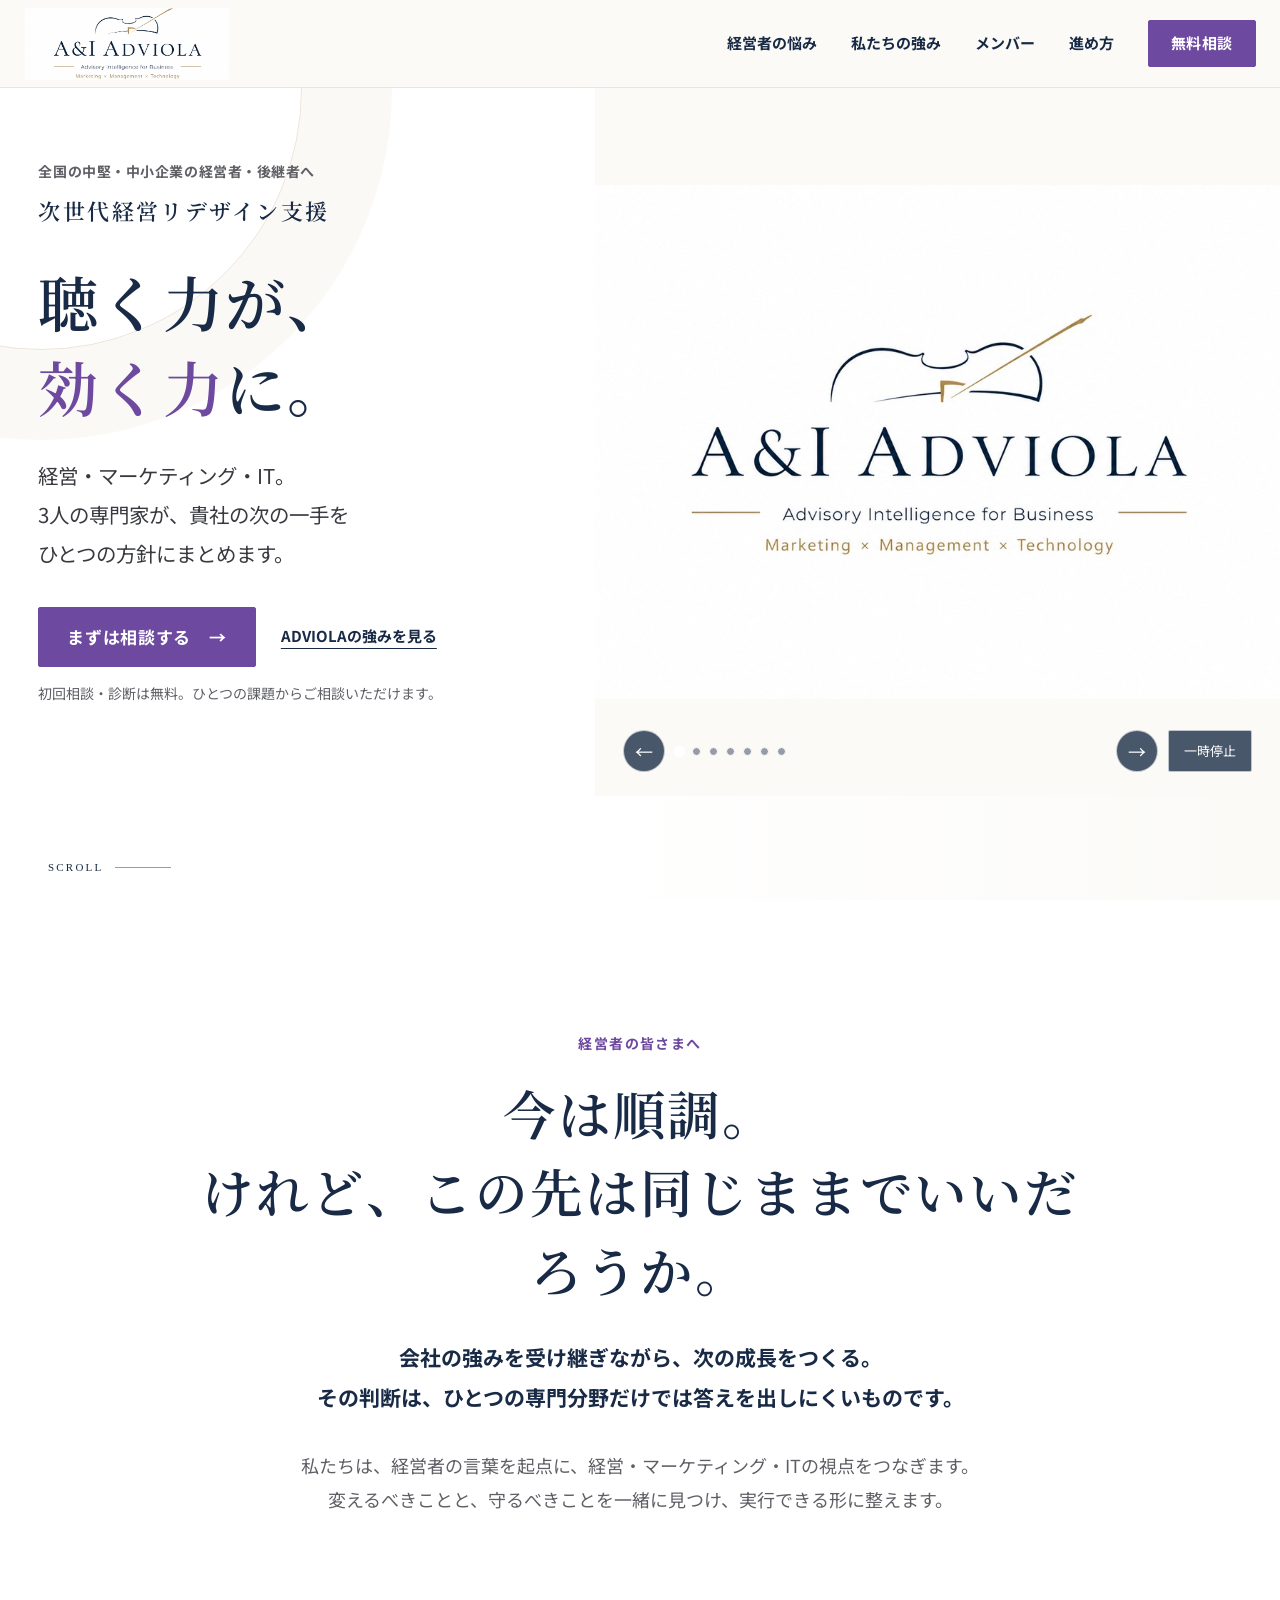
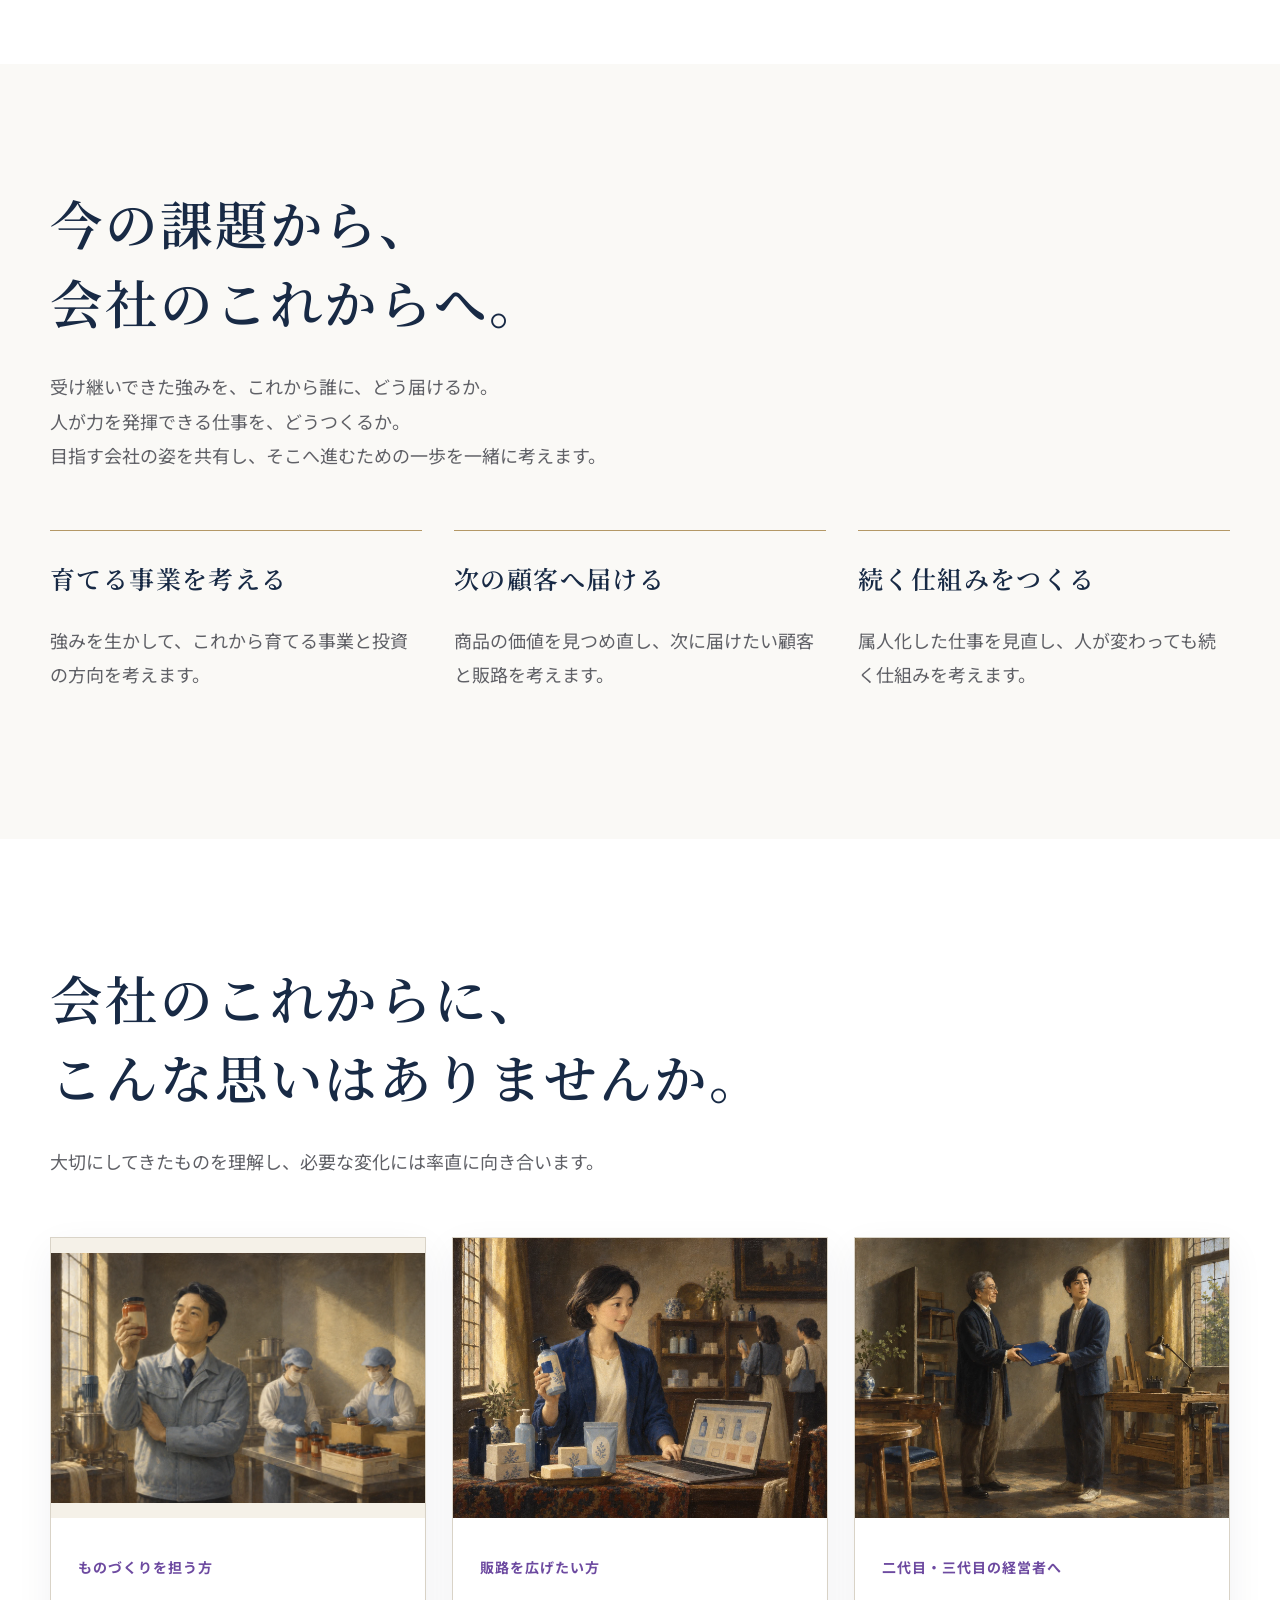
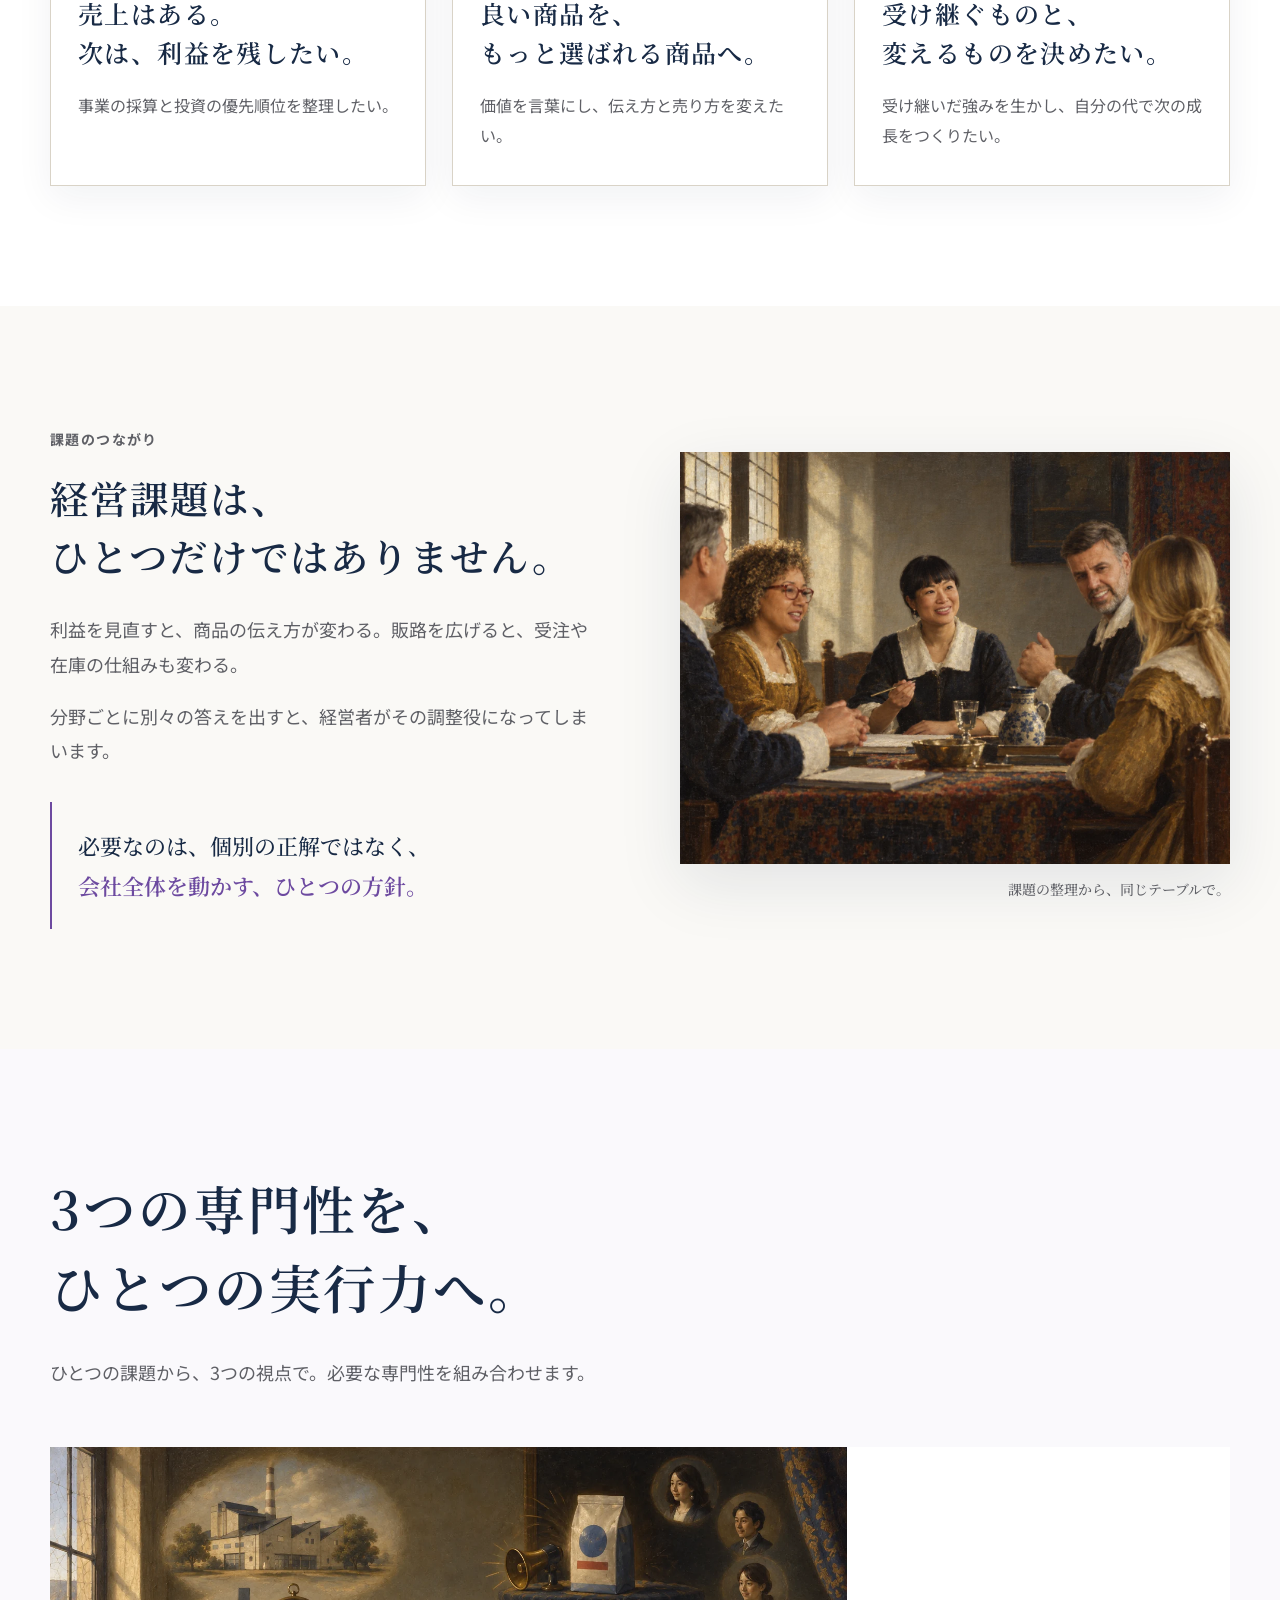
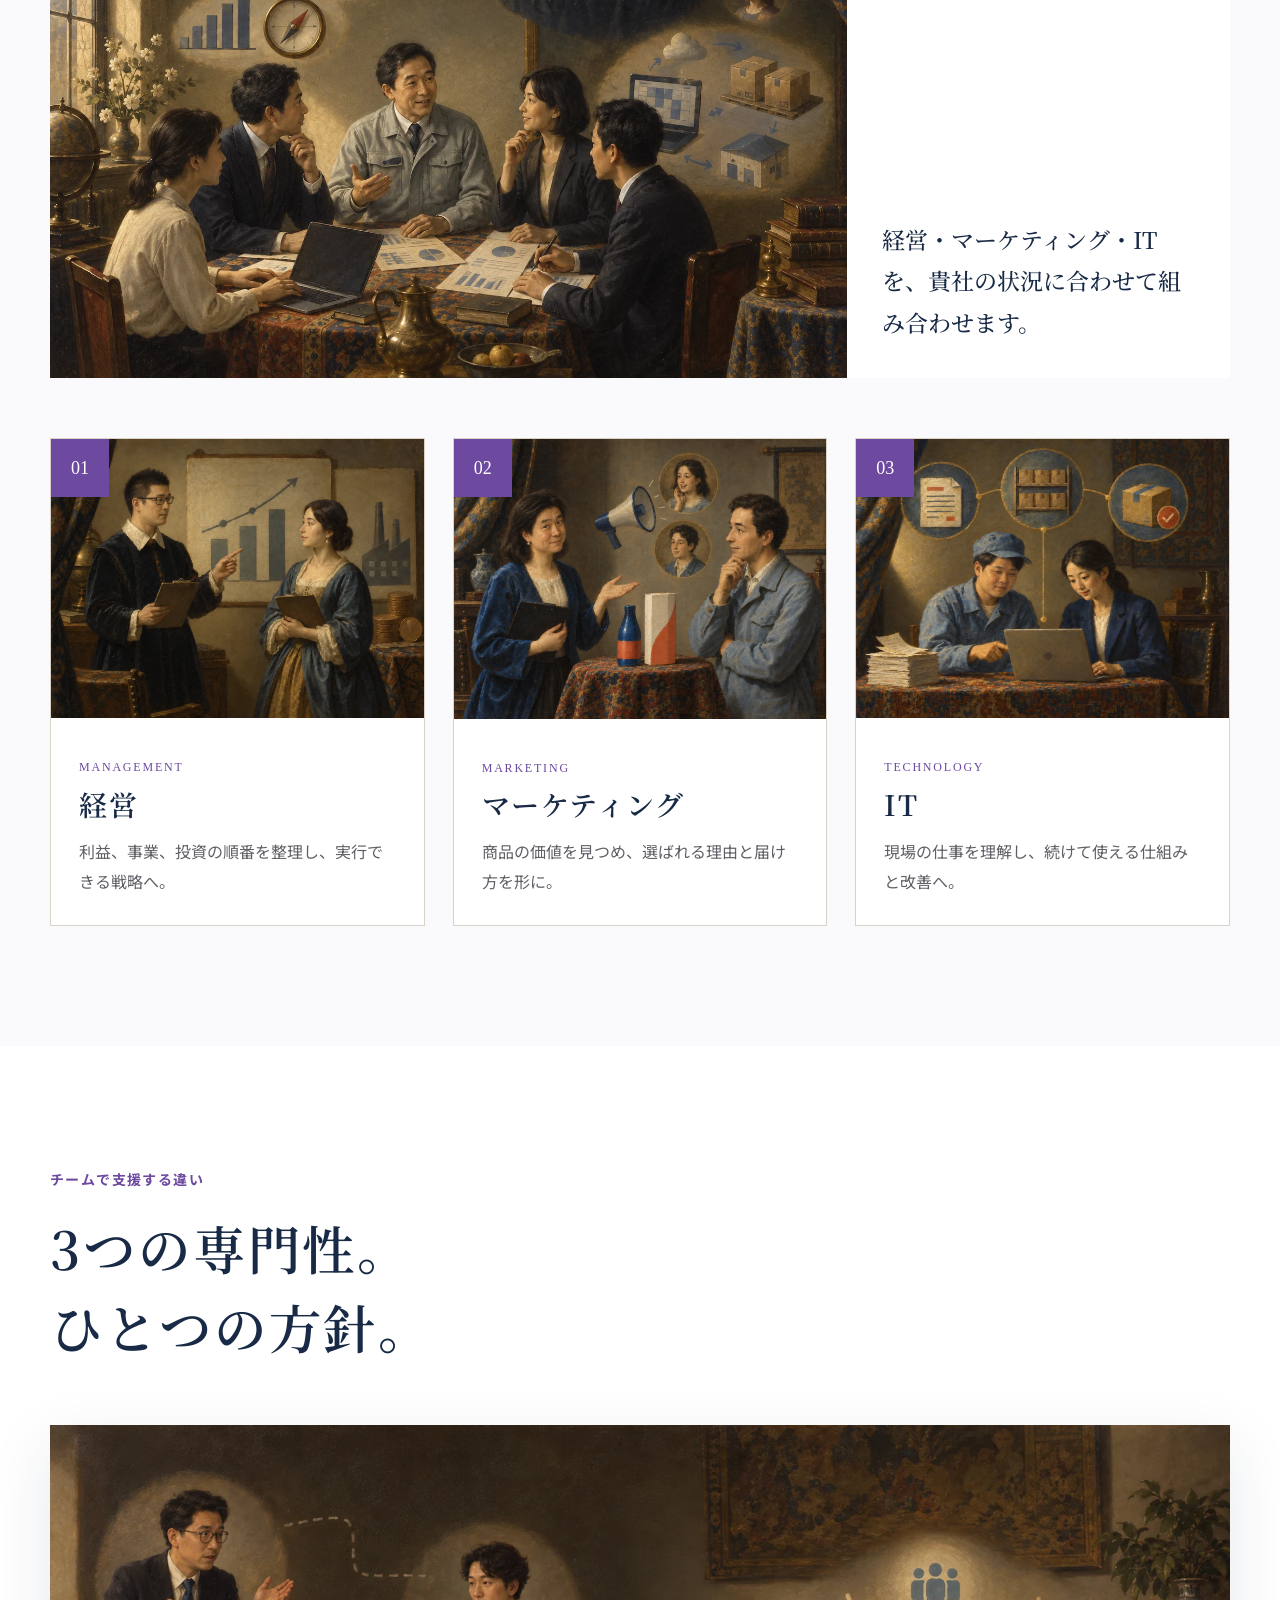
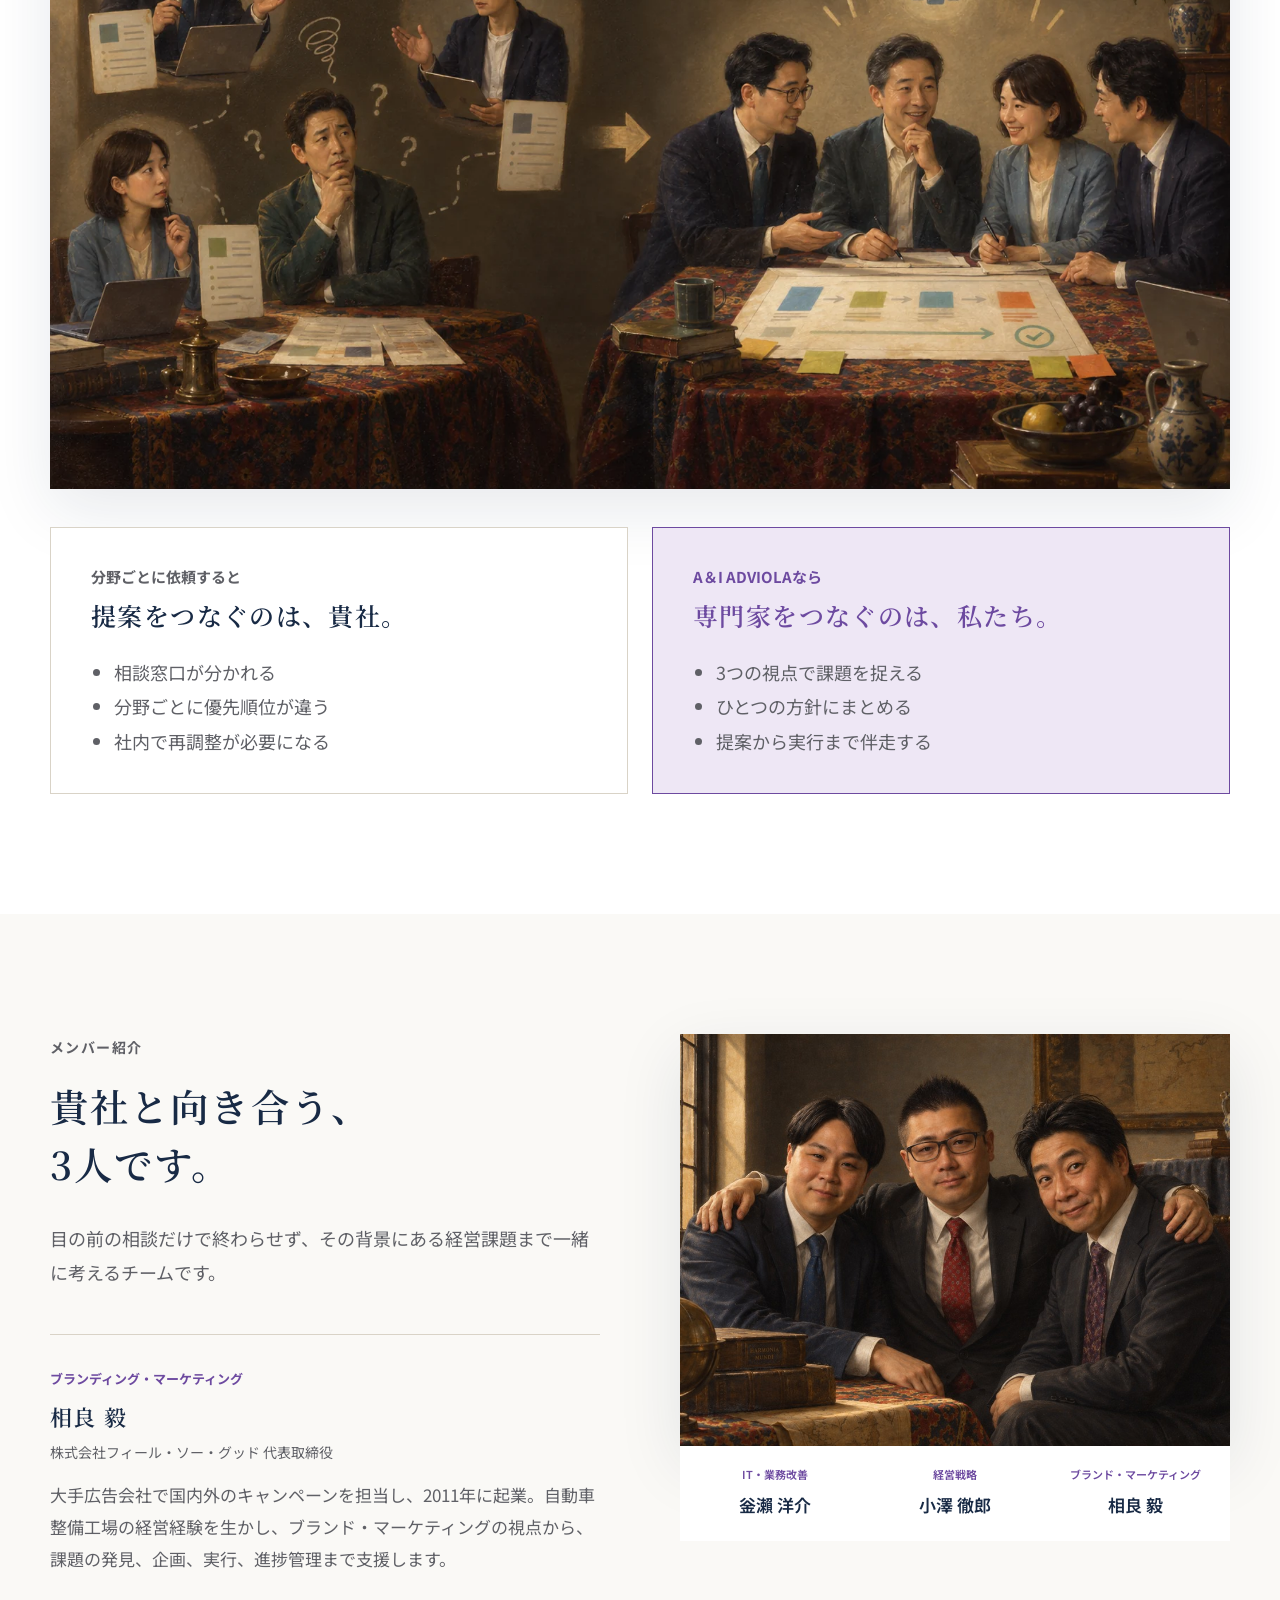
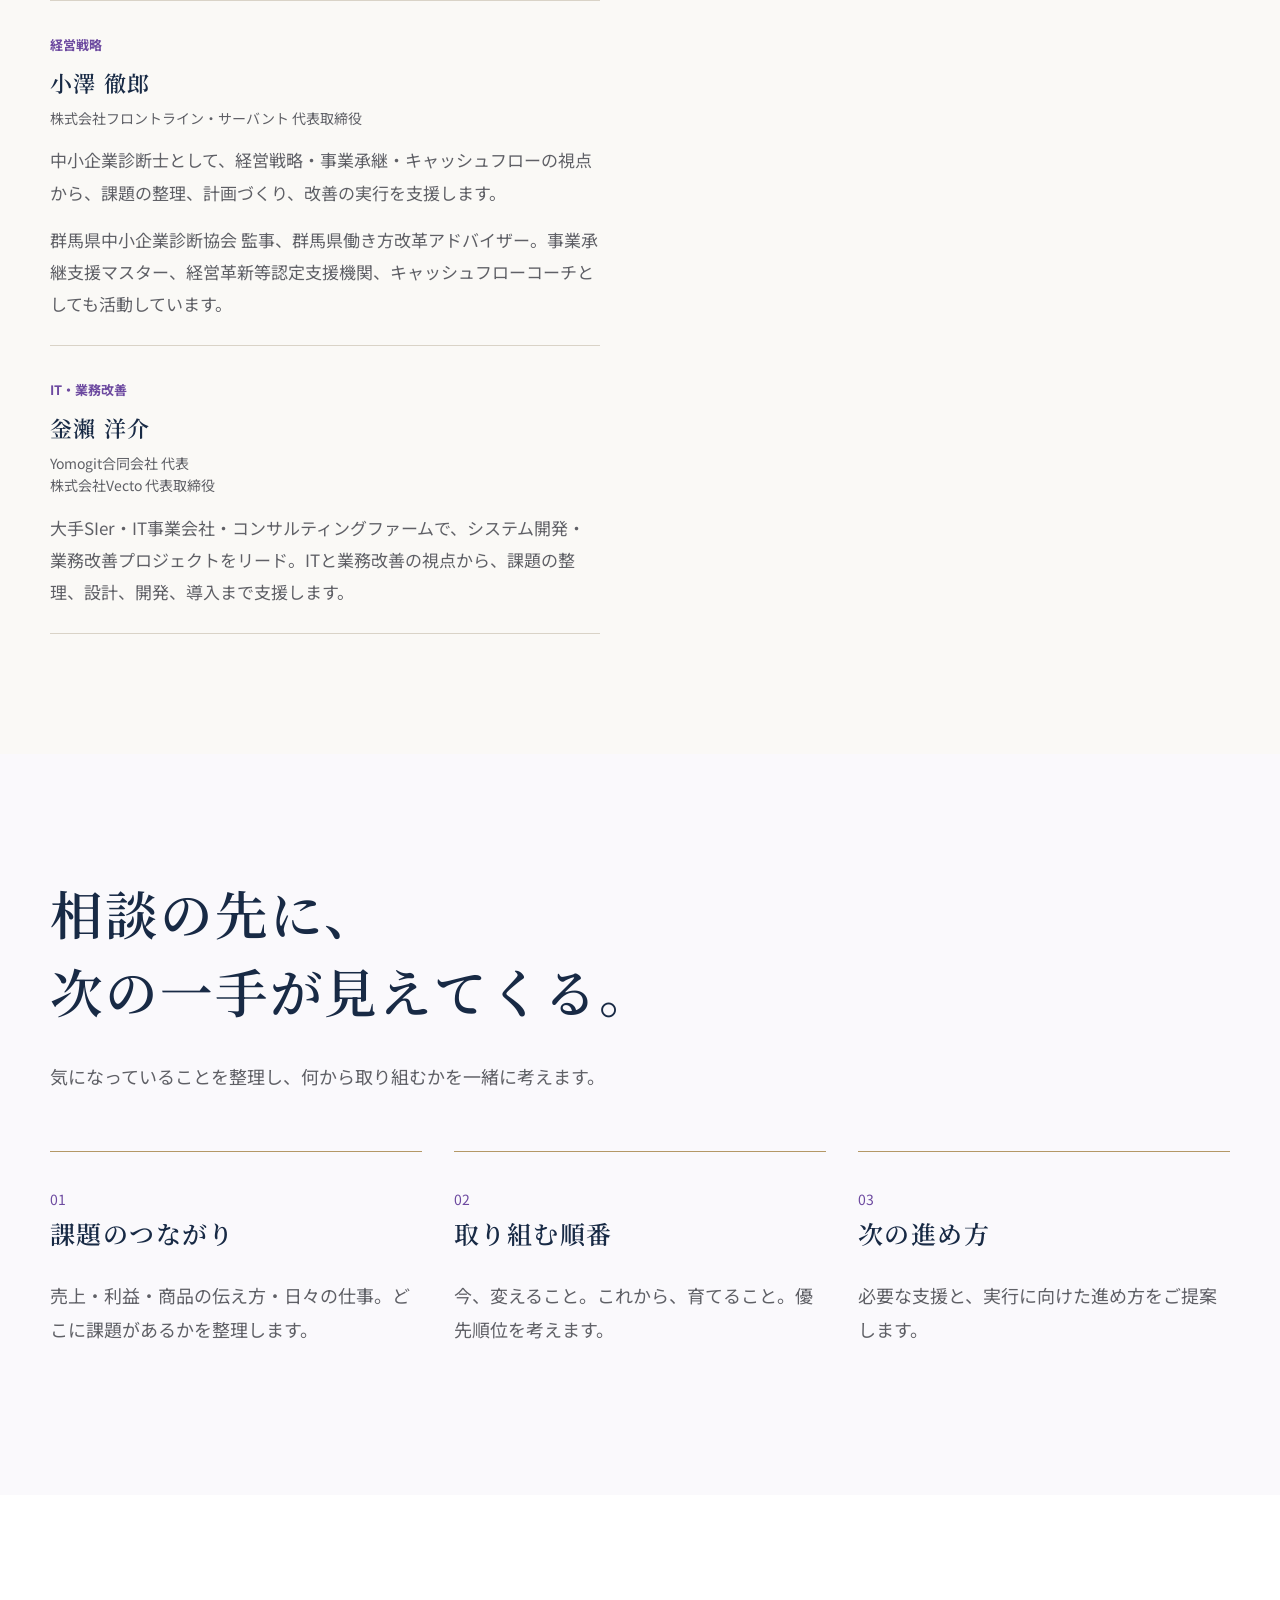
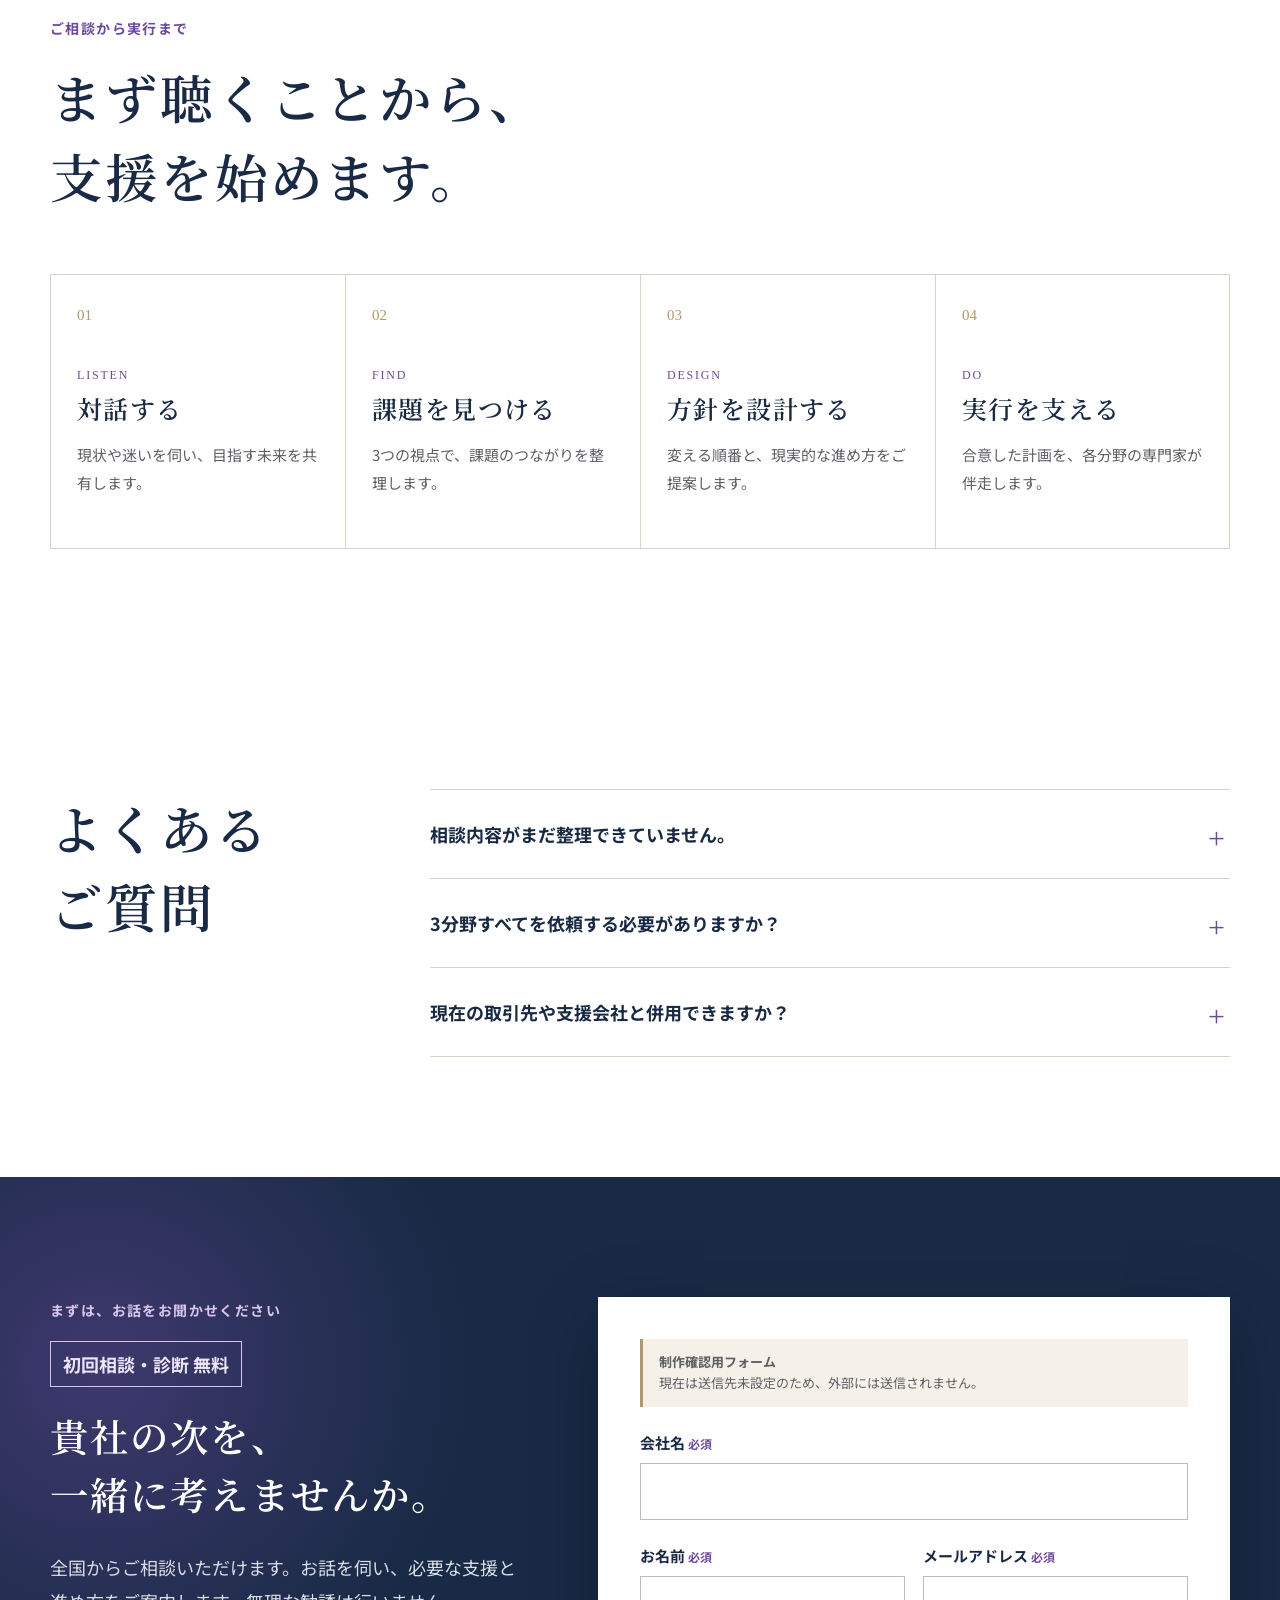
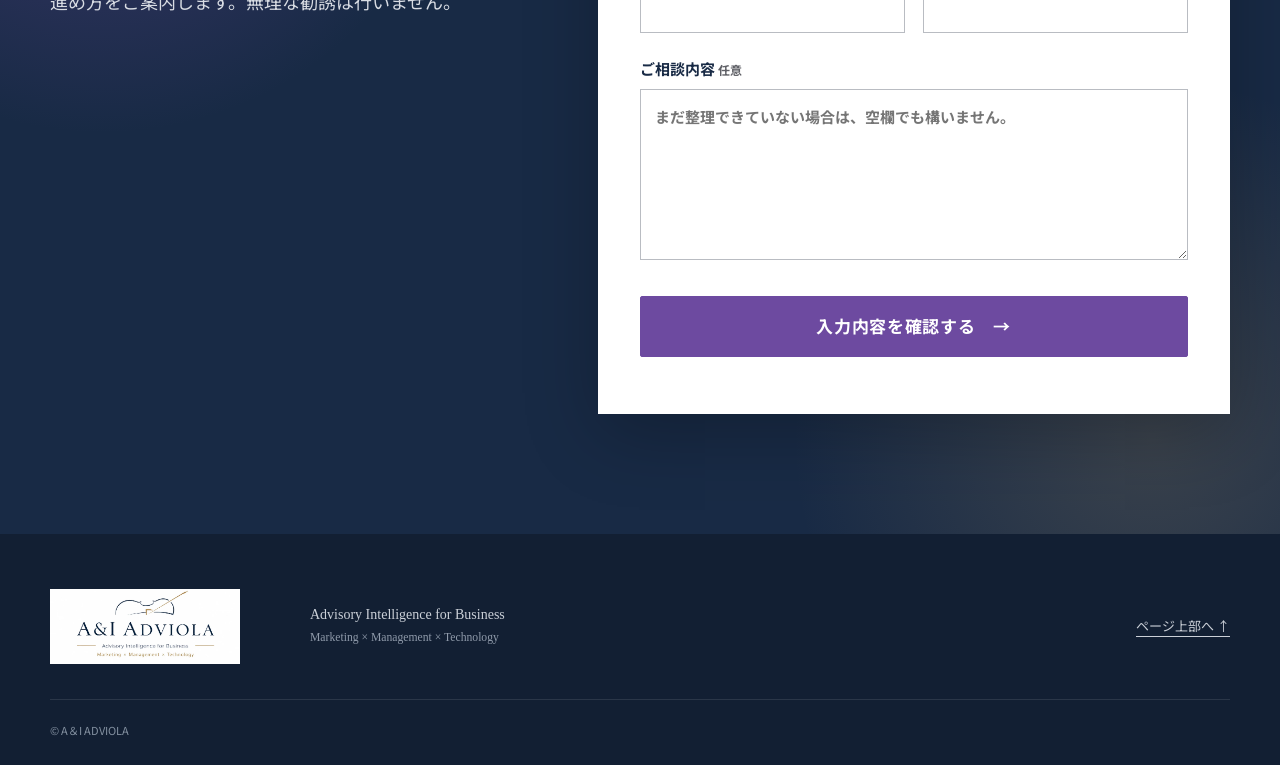
==== commit fe0c866b: "Adjust ADVIOLA hero color tone" ====
--- a/lp/v2/index.html
+++ b/lp/v2/index.html
@@ -9,7 +9,7 @@
   <title>A＆I ADVIOLA｜次世代経営リデザイン支援</title>
   <link rel="icon" href="assets/logo.webp" type="image/webp">
   <link rel="stylesheet" href="fonts.css">
-  <link rel="stylesheet" href="styles.css?v=adviola-v2-1">
+  <link rel="stylesheet" href="styles.css?v=adviola-v2-2">
   <script src="script.js" defer></script>
 </head>
 <body>
--- a/lp/v2/styles.css
+++ b/lp/v2/styles.css
@@ -49,7 +49,7 @@
 .main-nav > a:hover::after { transform: scaleX(1); transform-origin: left; }
 .menu-toggle { display: none; }
 
-.hero { position: relative; min-height: calc(100svh - 88px); overflow: hidden; background: linear-gradient(90deg, var(--paper) 0 48%, #eee9df 48%); }
+.hero { position: relative; min-height: calc(100svh - 88px); overflow: hidden; background: linear-gradient(90deg, var(--paper) 0 44%, #fbfaf7 100%); }
 .hero::before { content: ""; position: absolute; top: -260px; left: -220px; width: 520px; height: 520px; border: 1px solid rgb(180 152 102 / 25%); border-radius: 50%; box-shadow: 0 0 0 90px rgb(180 152 102 / 6%); }
 .hero-layout { display: grid; grid-template-columns: minmax(0, 1fr) minmax(0, 1.15fr); width: min(1440px, 100%); min-height: 680px; margin: auto; }
 .hero-copy { position: relative; z-index: 2; align-self: center; min-width: 0; padding: 70px clamp(28px, 3vw, 48px) 90px; }
@@ -62,12 +62,12 @@
 .hero-actions { display: flex; align-items: center; gap: 18px 25px; flex-wrap: wrap; }
 .text-link { color: var(--navy); font-size: 15px; font-weight: 700; text-underline-offset: 6px; }
 .hero-note { margin: 13px 0 0; color: var(--muted); font-size: 14px; }
-.hero-slider { position: relative; min-width: 0; background: #e8e2d7; }
+.hero-slider { position: relative; min-width: 0; background: #fbfaf7; }
 .slides { position: absolute; inset: 0; }
 .slide { position: absolute; inset: 0; margin: 0; opacity: 0; transition: opacity 1.2s ease; }
 .slide.is-active { z-index: 1; opacity: 1; }
 .slide img { width: 100%; height: 100%; object-fit: cover; }
-.slide:nth-child(1) img, .slide:nth-child(2) img, .slide:nth-child(4) img, .slide:nth-child(6) img { object-fit: contain; background: #fff; }
+.slide:nth-child(1) img, .slide:nth-child(2) img, .slide:nth-child(4) img, .slide:nth-child(6) img { object-fit: contain; background: #fbfaf7; }
 .slider-controls { position: absolute; z-index: 5; right: 28px; bottom: 24px; left: 28px; display: flex; align-items: center; justify-content: flex-end; gap: 10px; }
 .slider-button, .slider-pause { min-width: 42px; min-height: 42px; border: 1px solid rgb(255 255 255 / 65%); border-radius: 99px; background: rgb(24 42 69 / 78%); color: #fff; cursor: pointer; }
 .slider-pause { padding: 8px 15px; border-radius: 2px; font-size: 13px; }
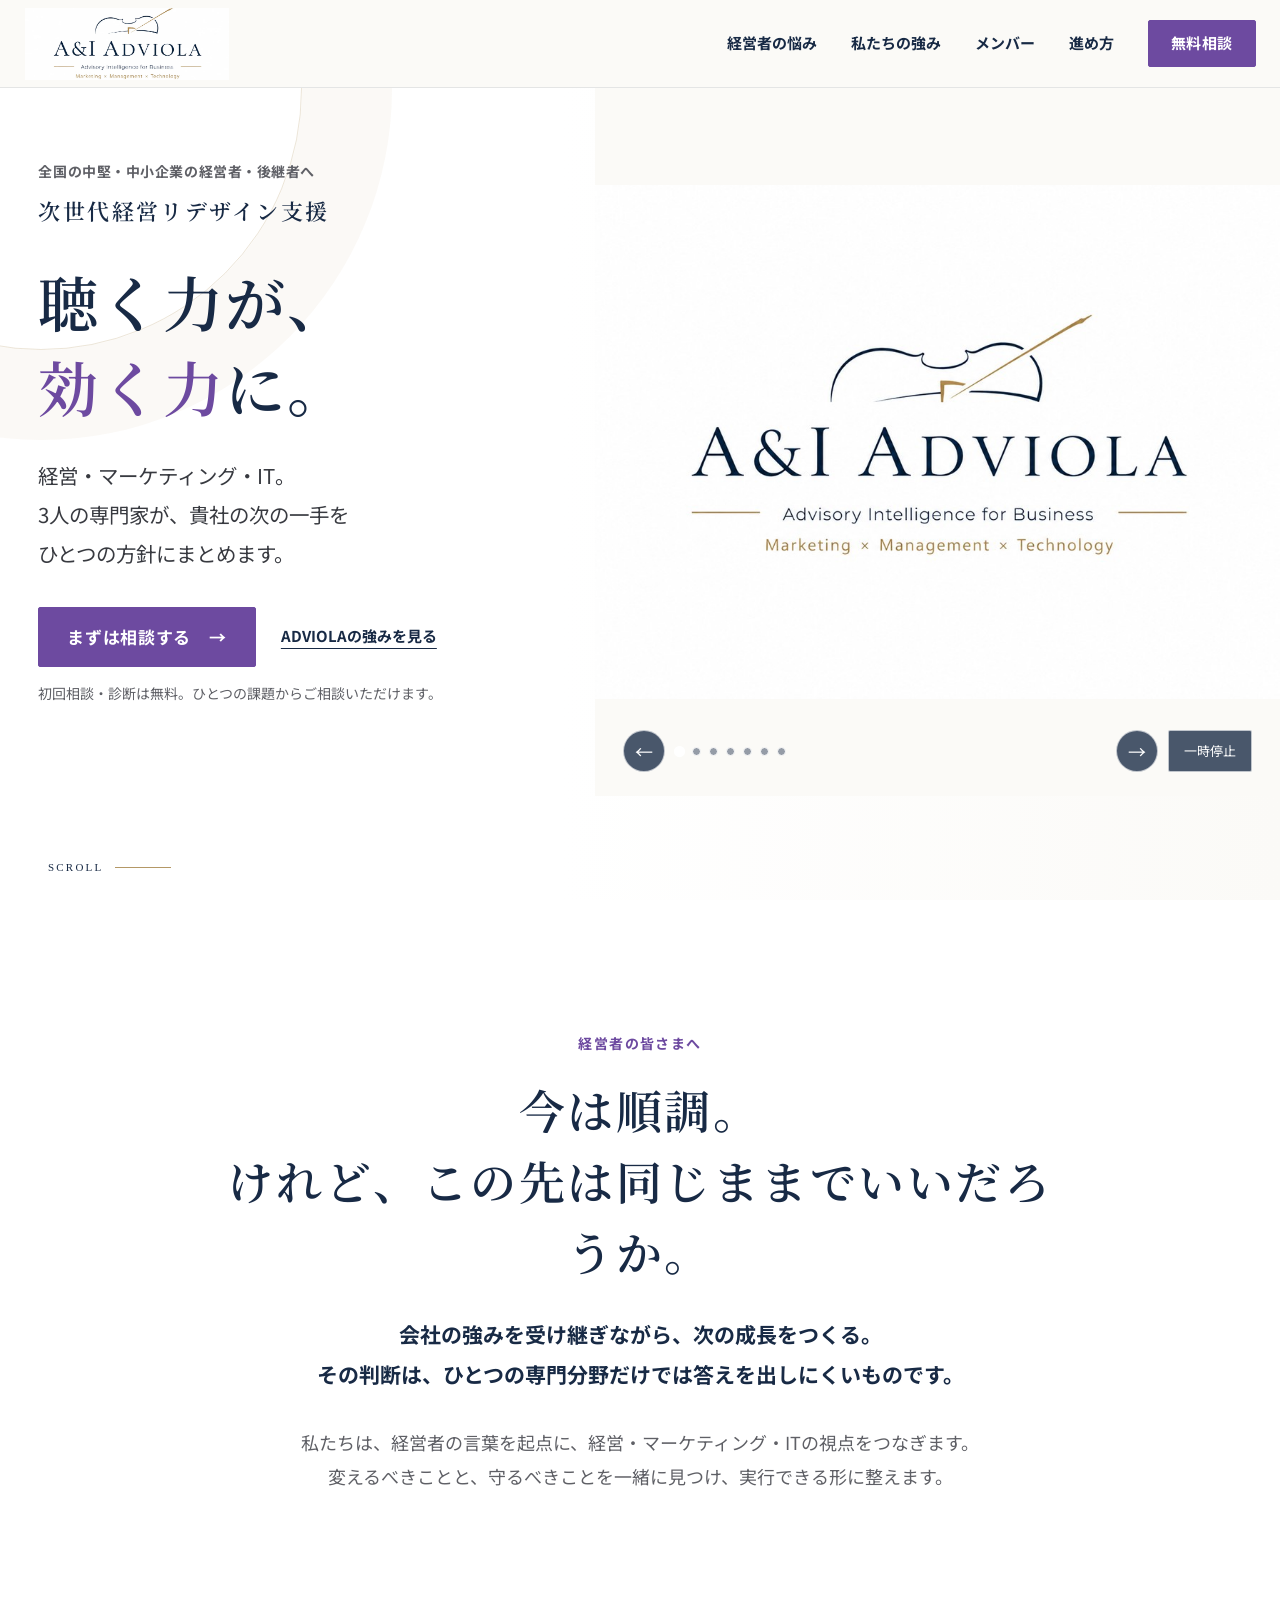
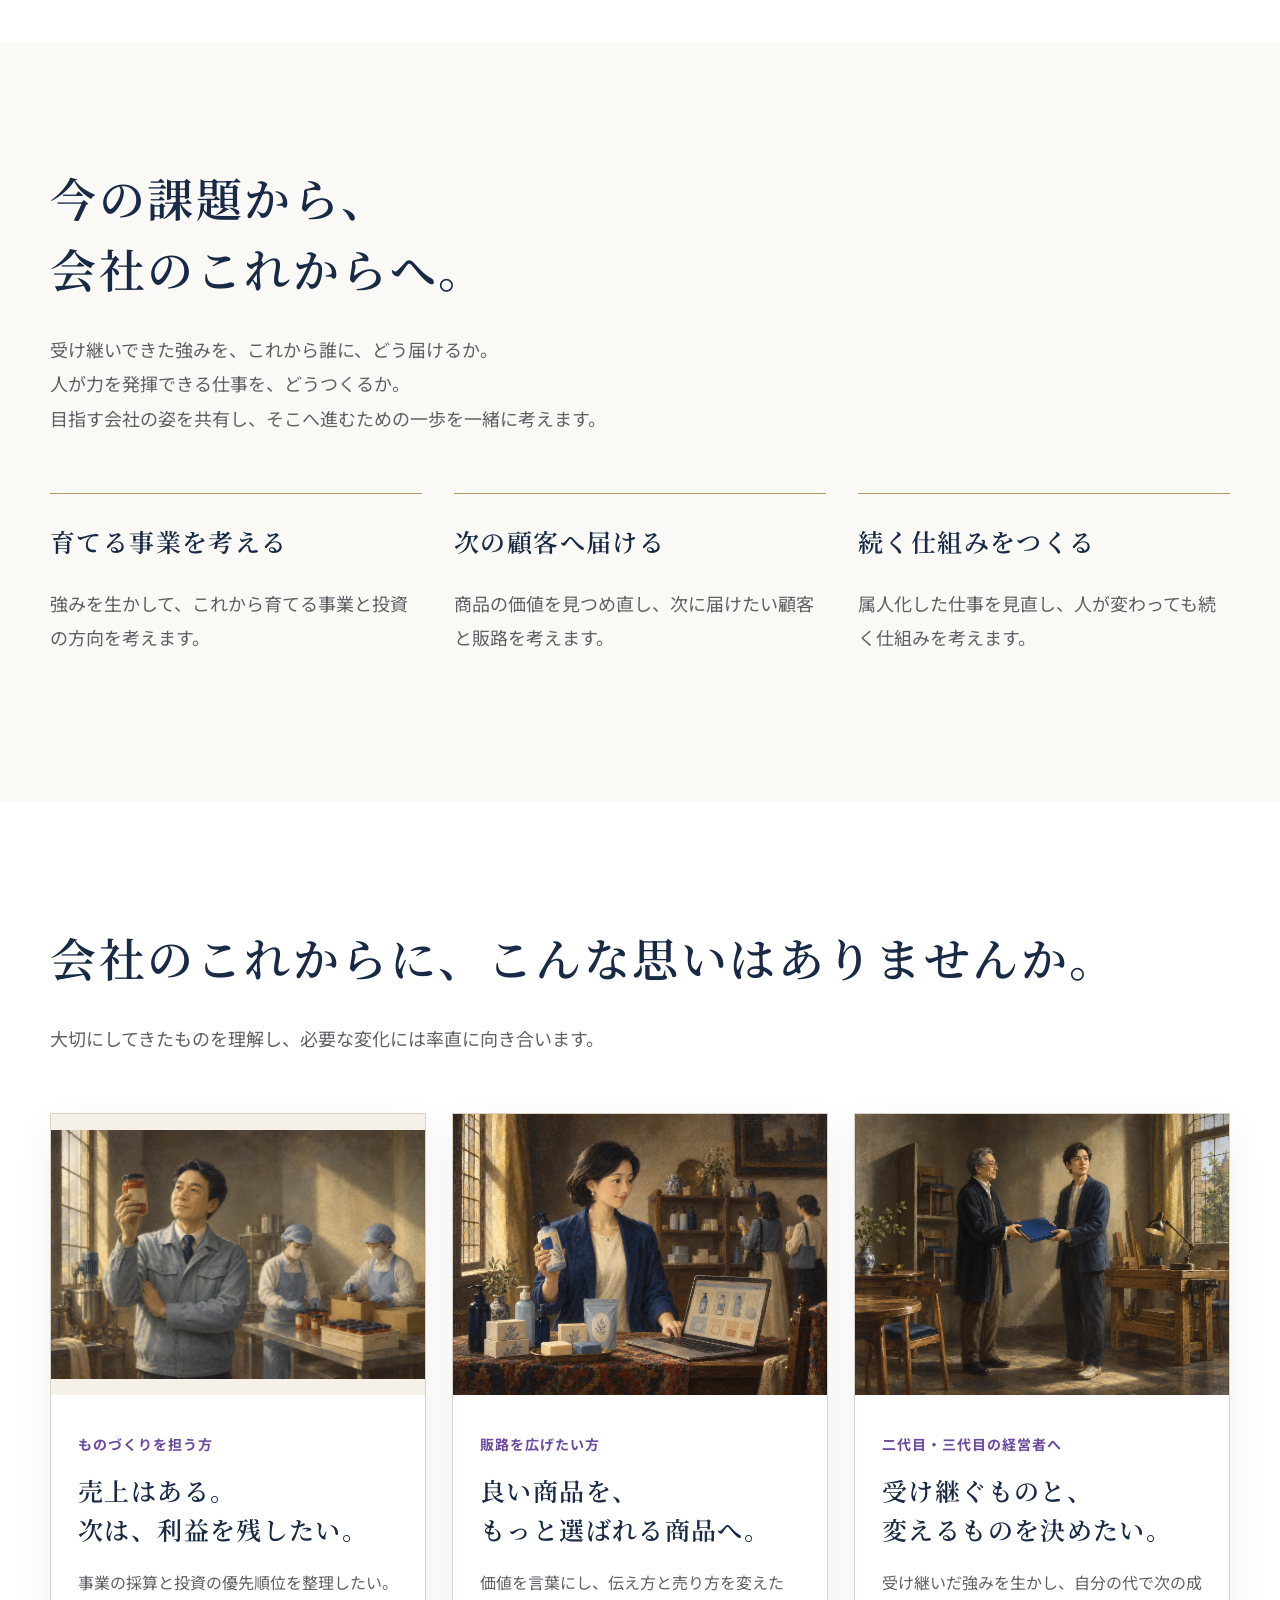
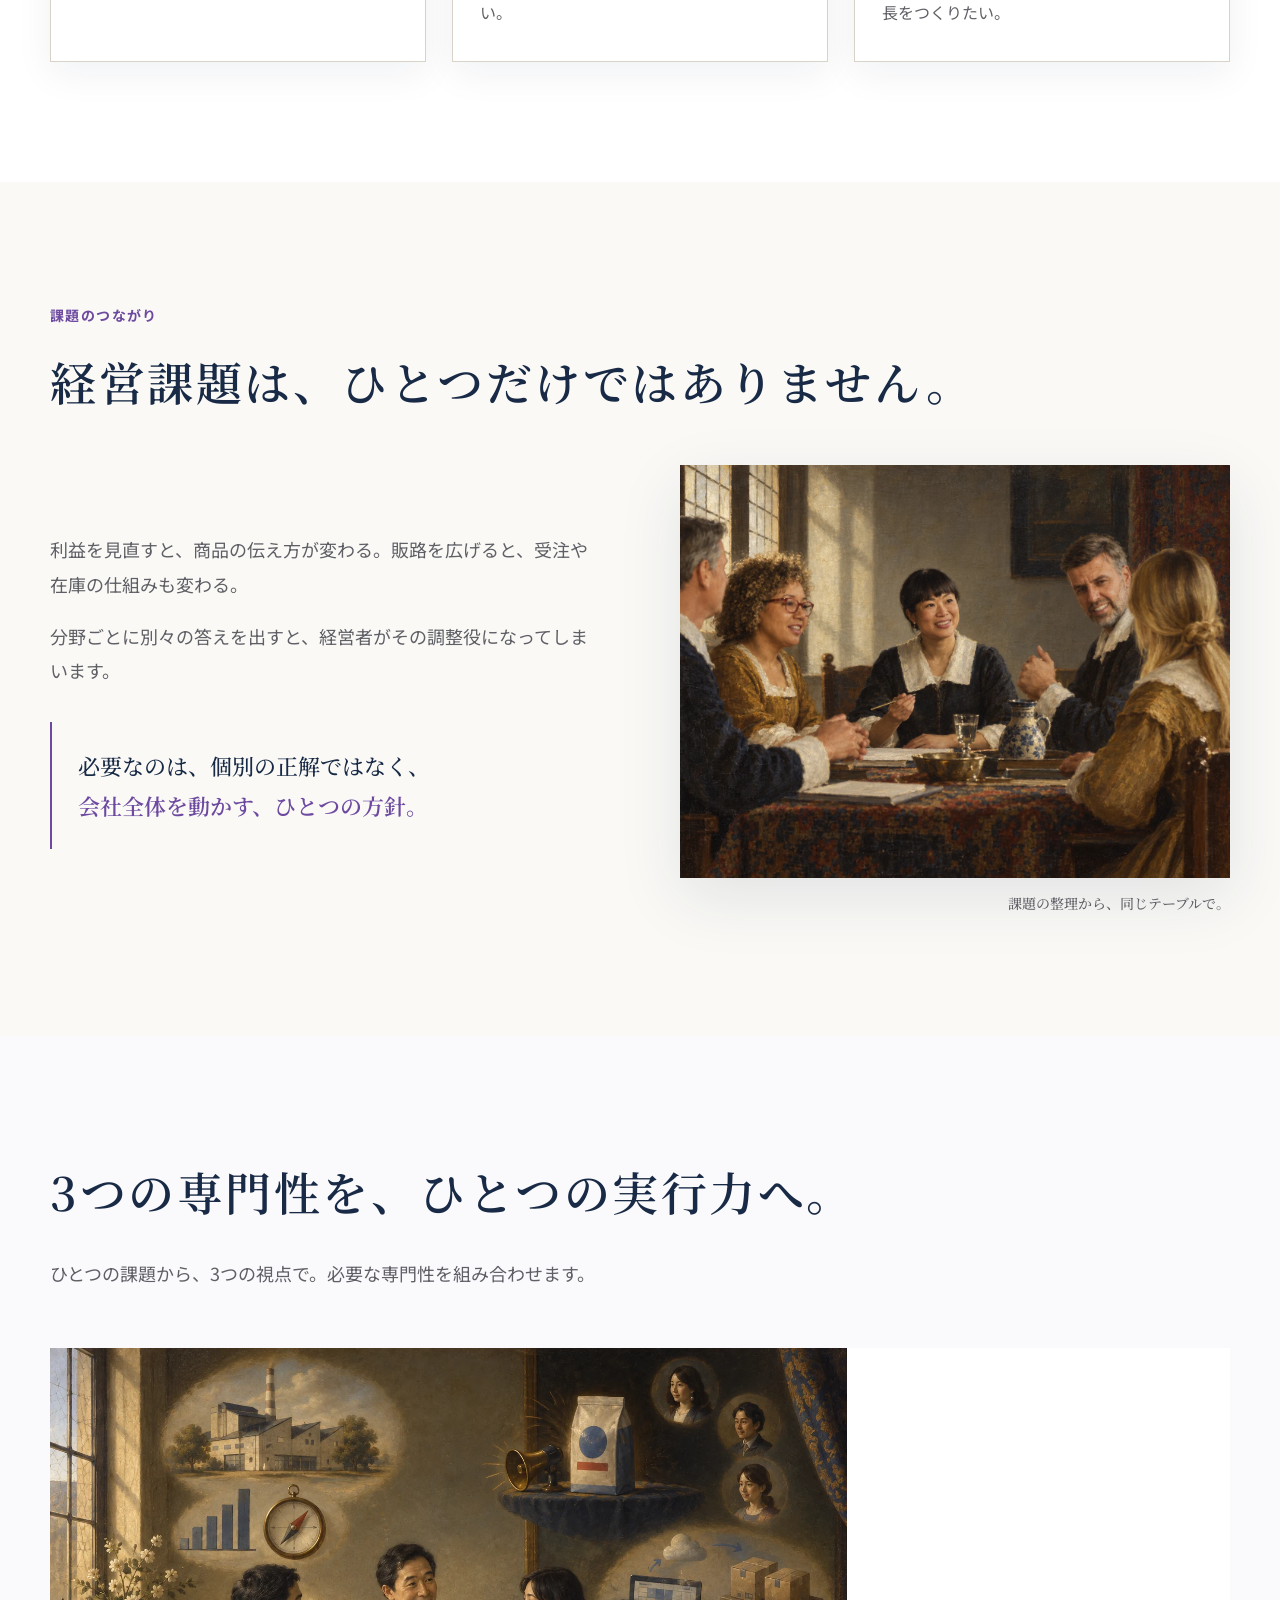
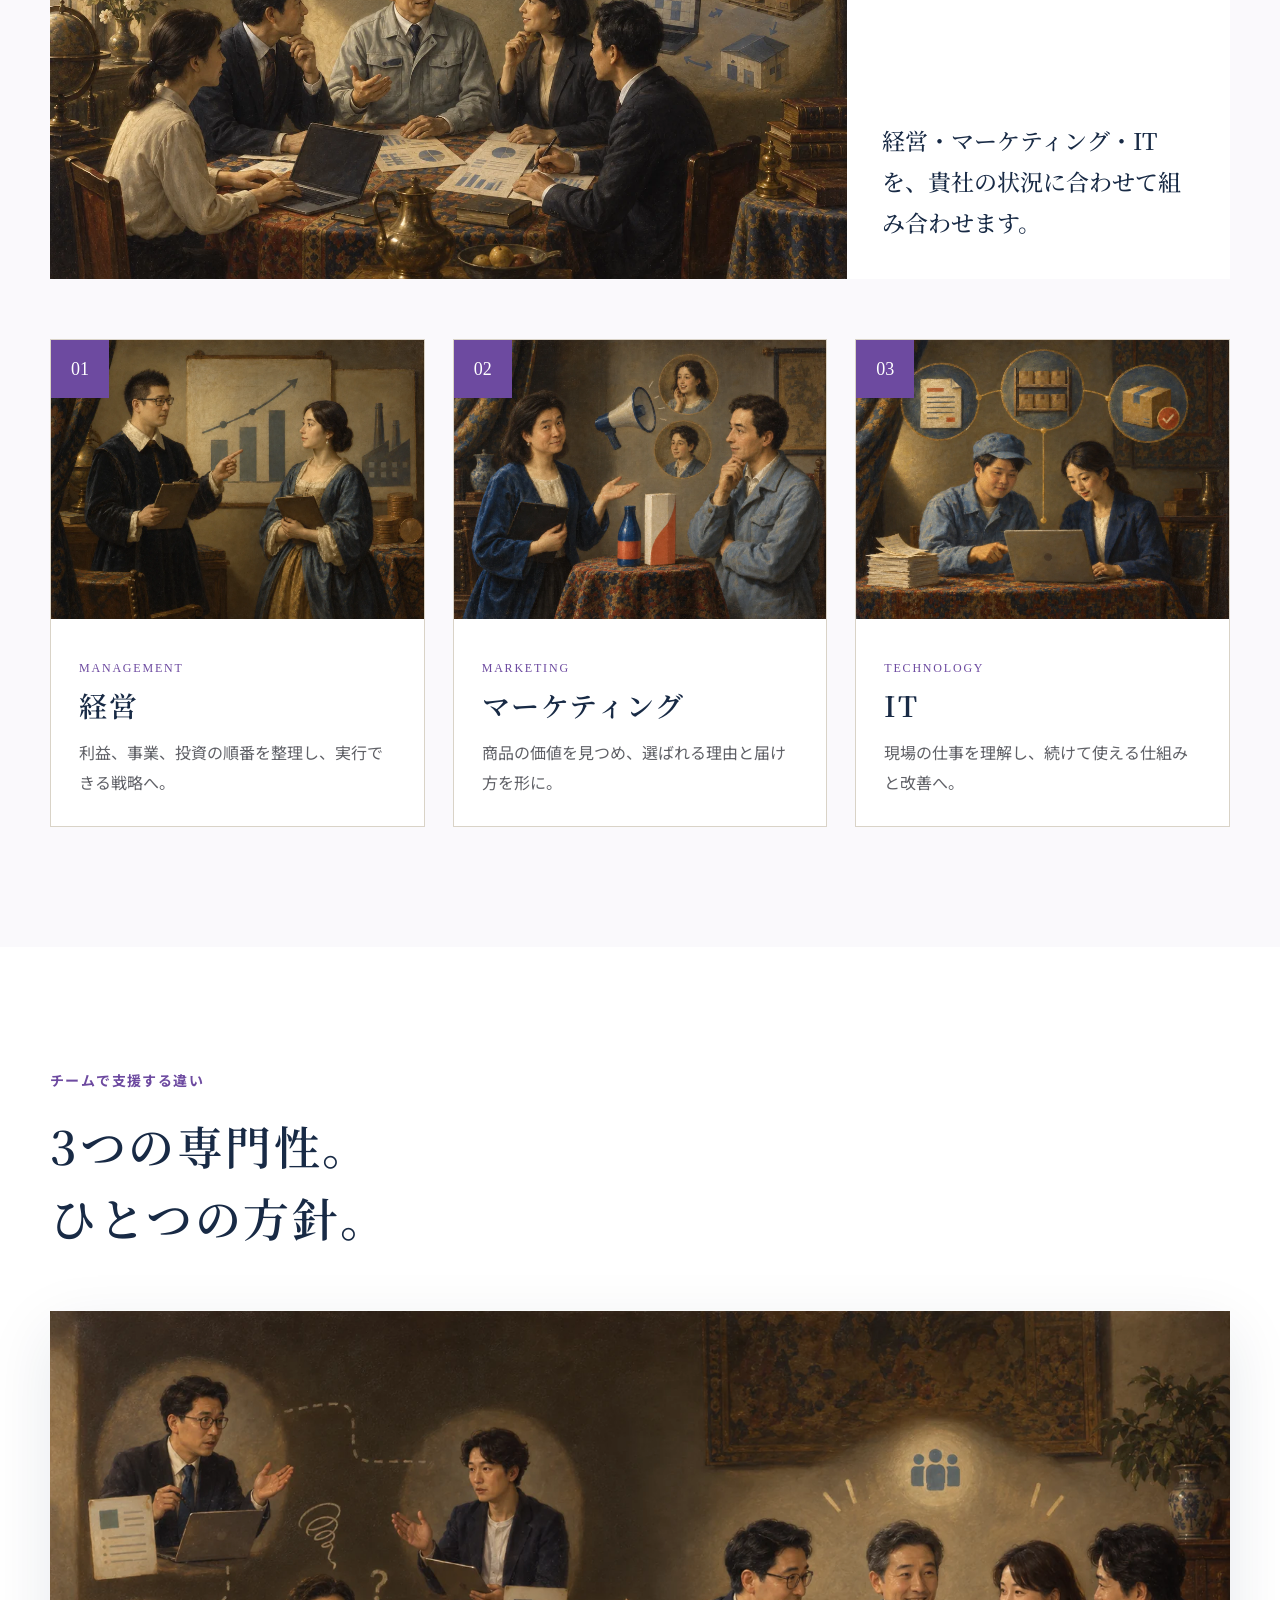
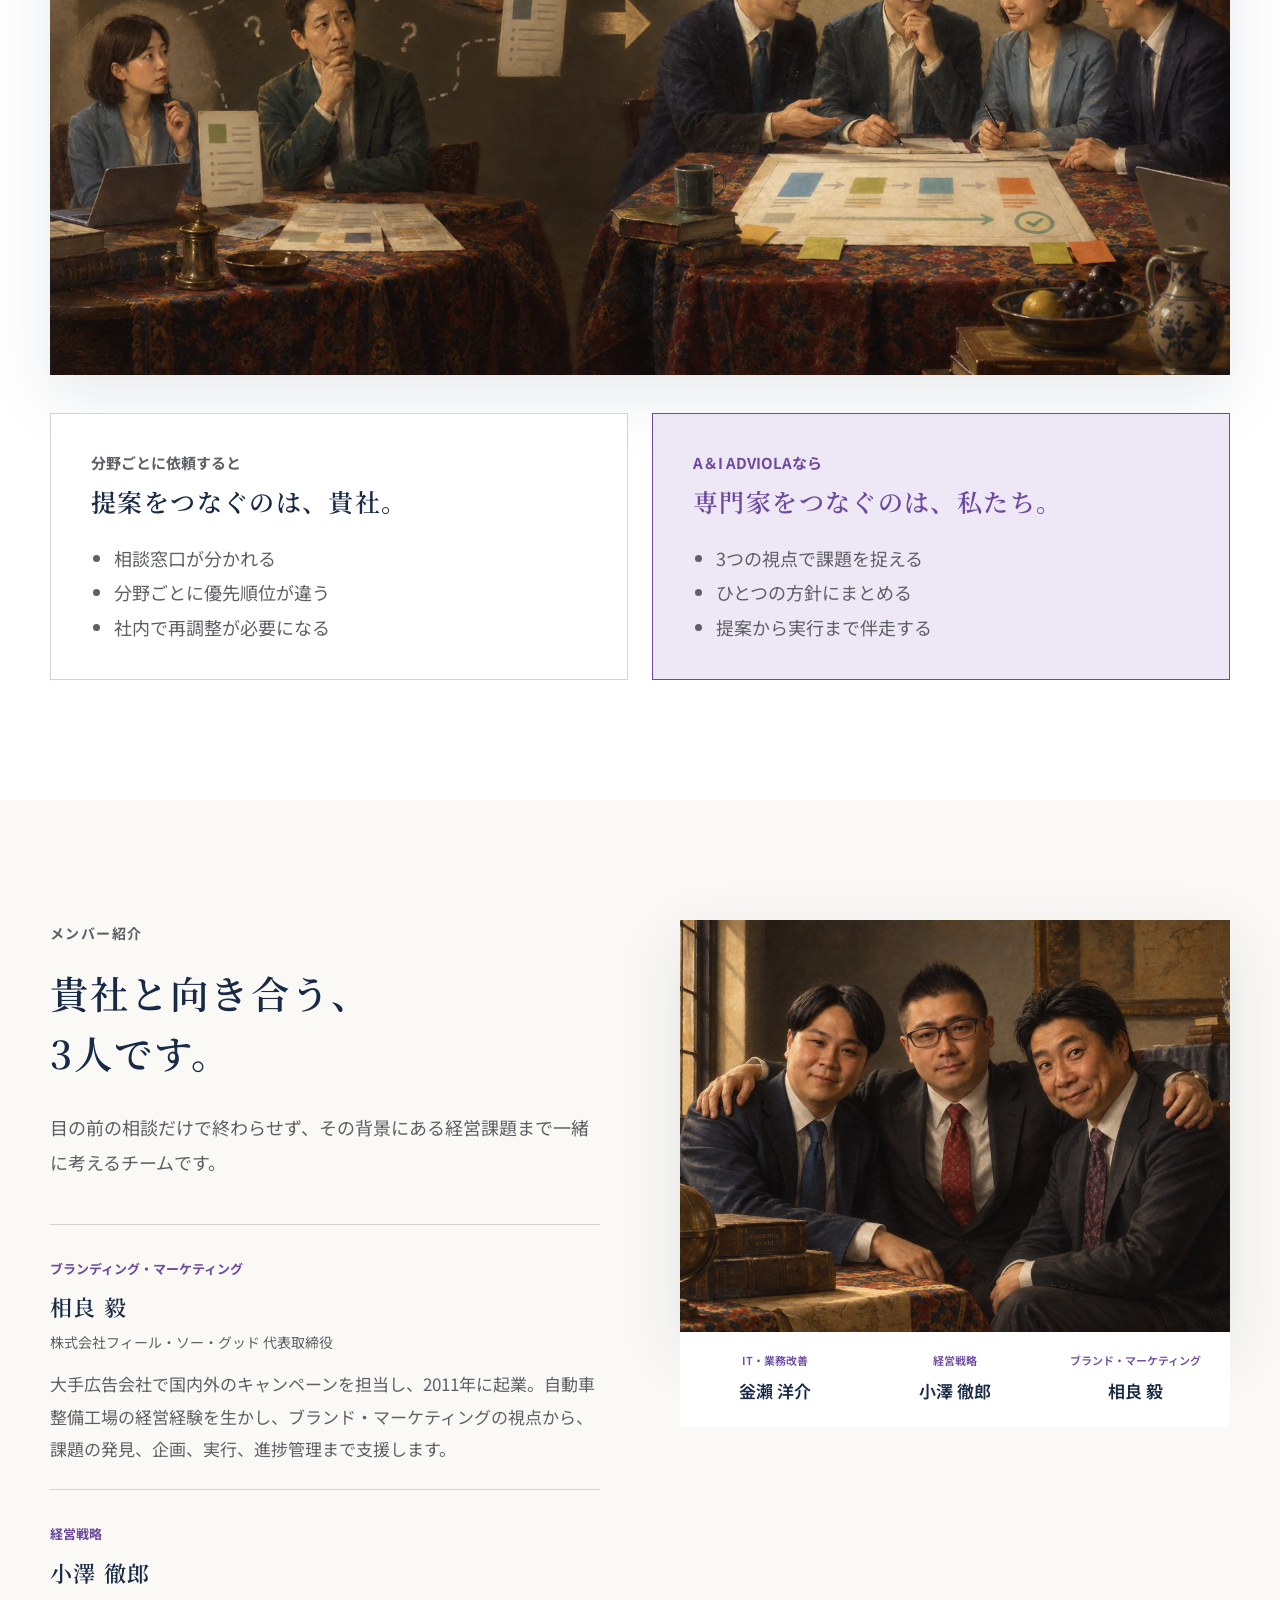
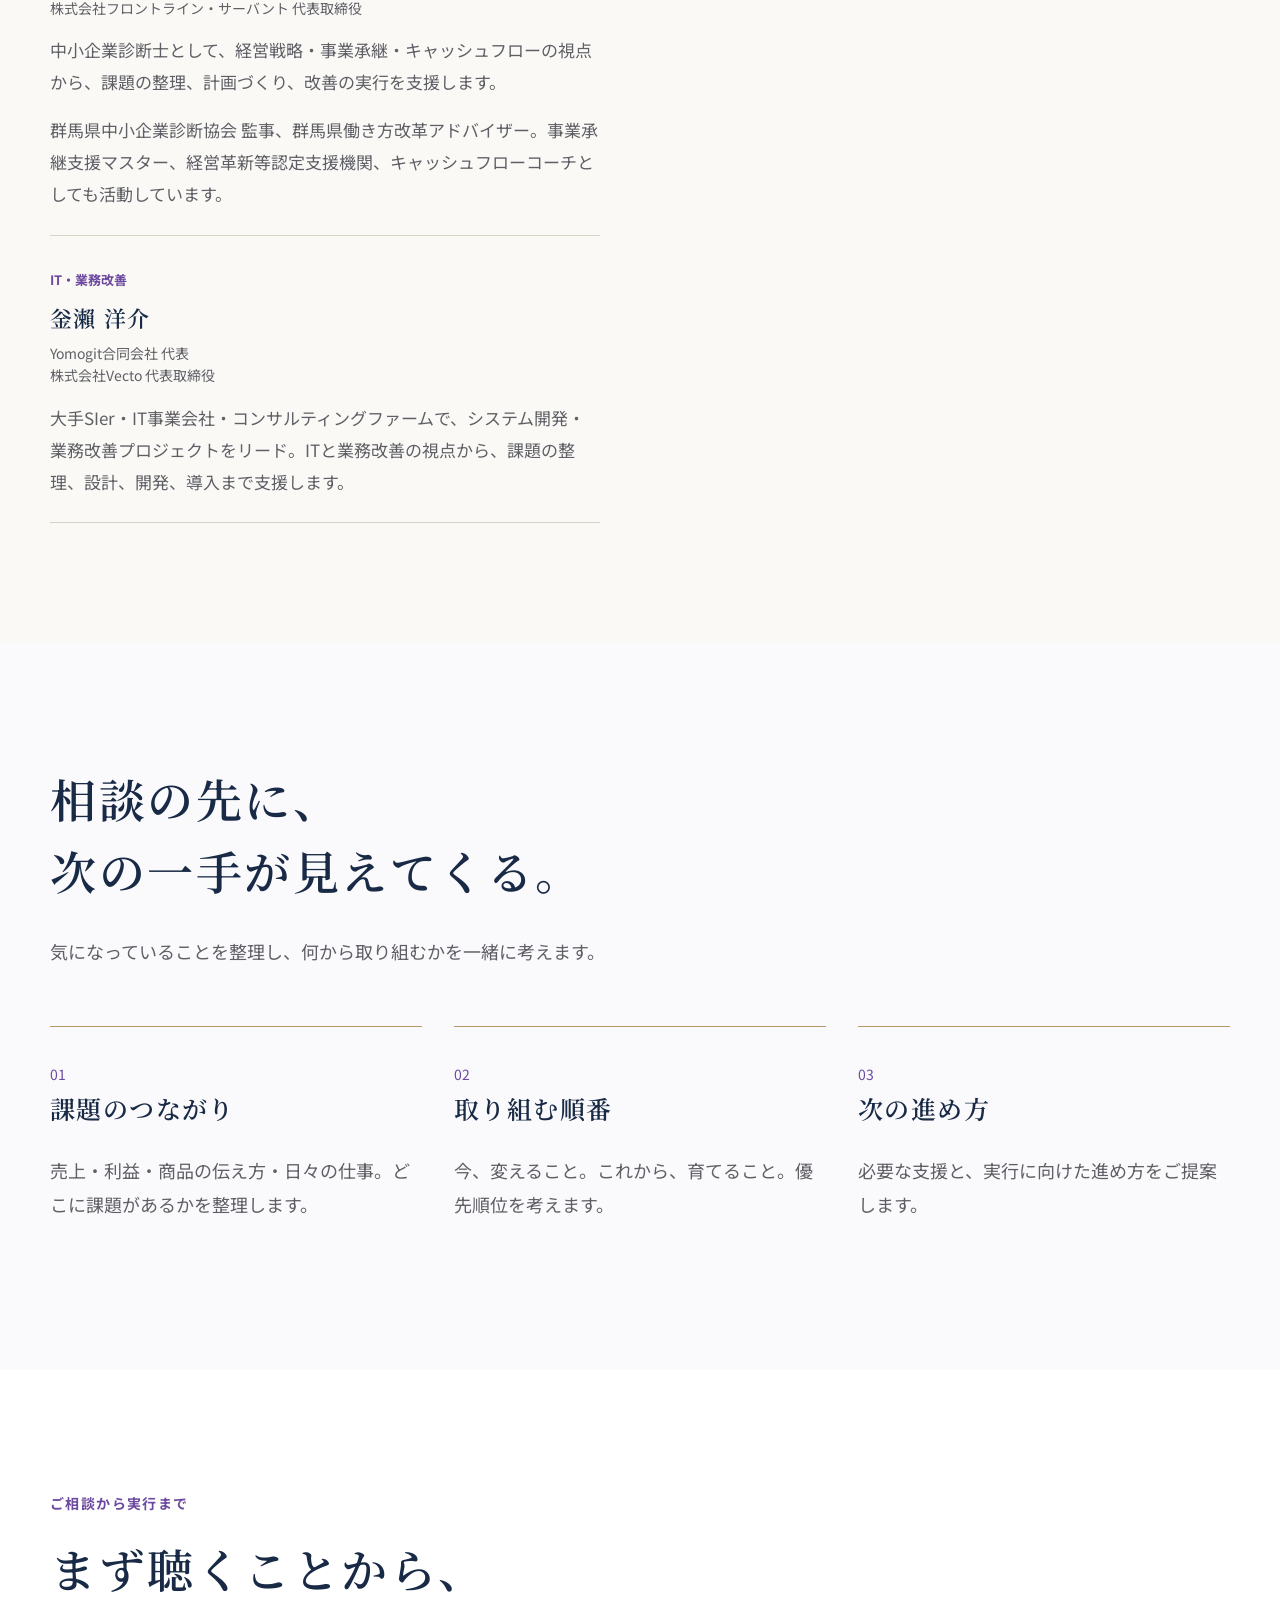
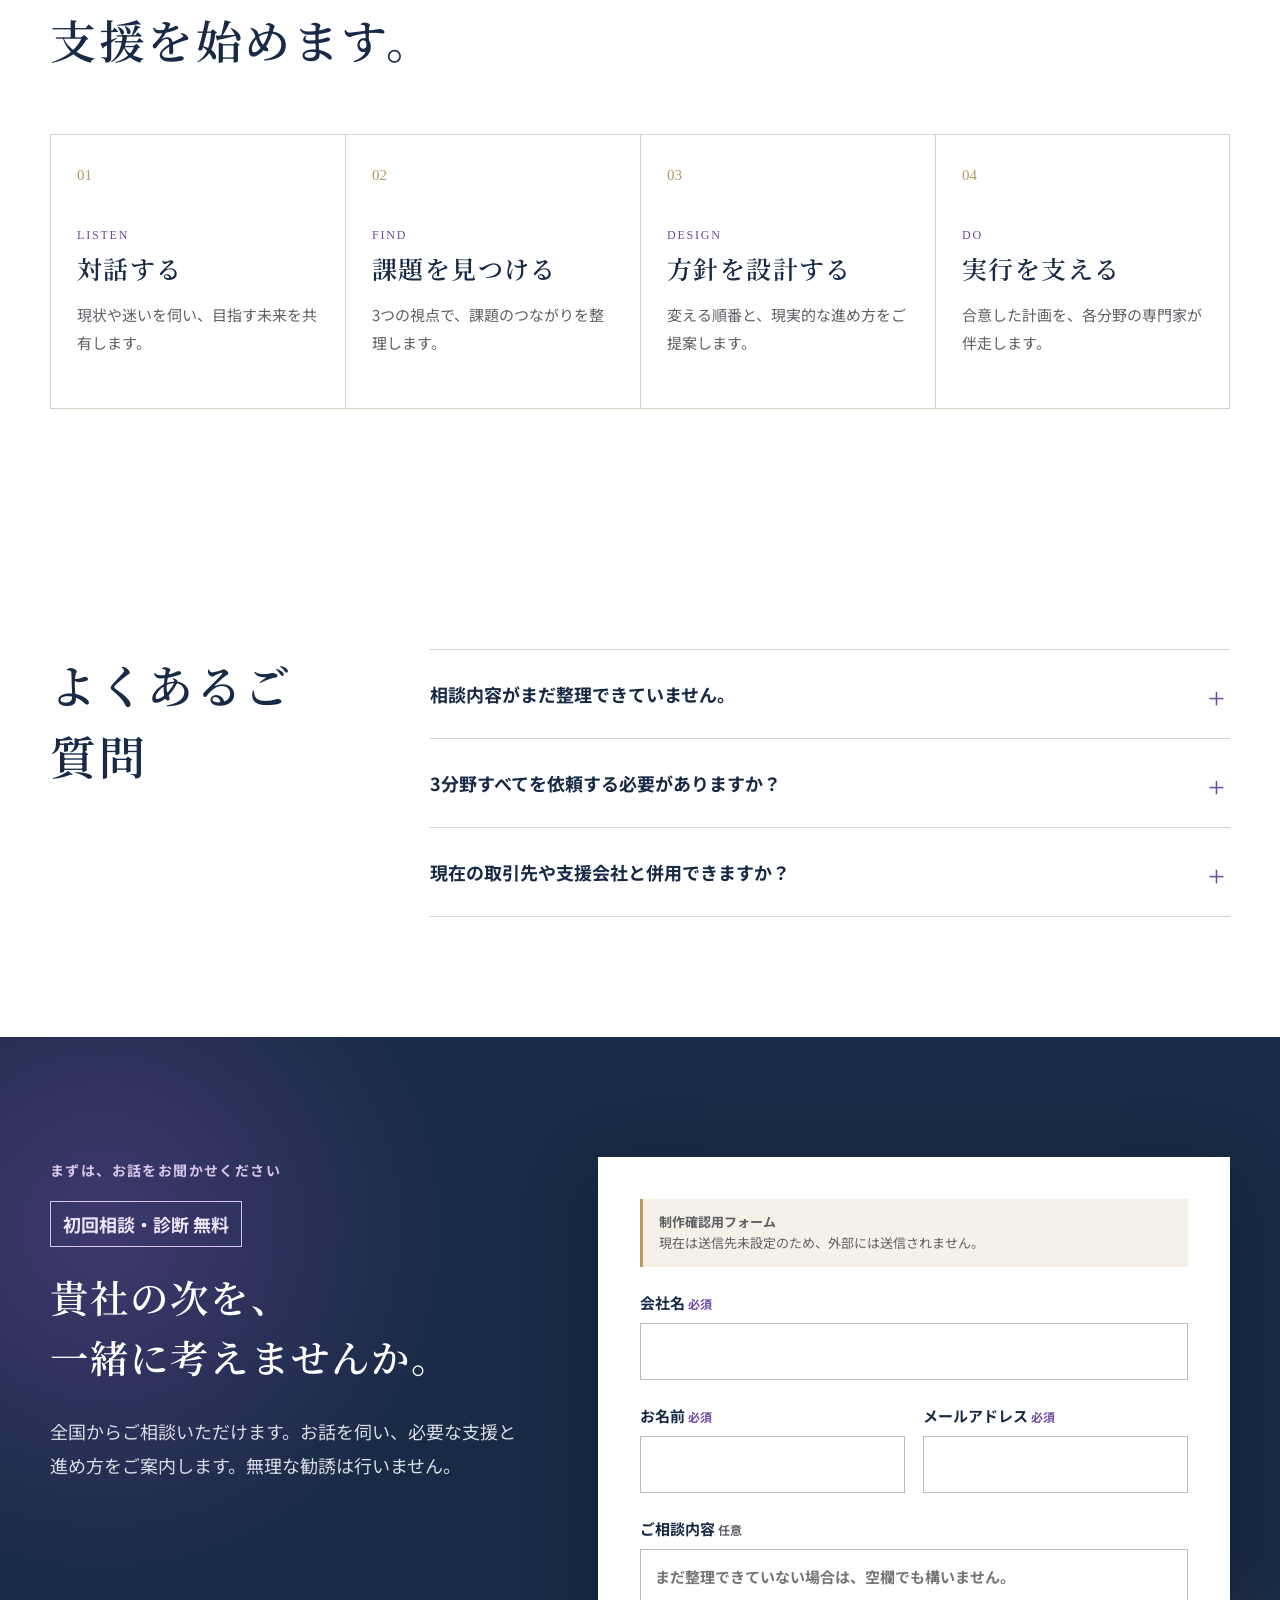
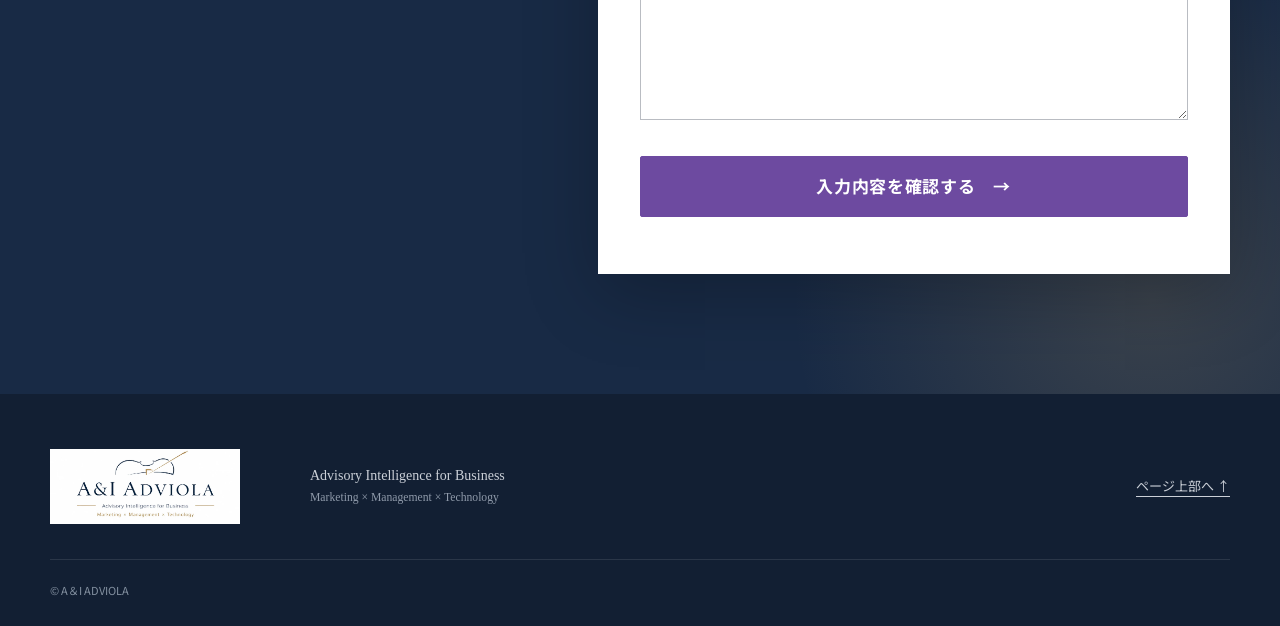
==== commit 4df83308: "Improve ADVIOLA heading wraps" ====
--- a/lp/v2/index.html
+++ b/lp/v2/index.html
@@ -9,7 +9,7 @@
   <title>A＆I ADVIOLA｜次世代経営リデザイン支援</title>
   <link rel="icon" href="assets/logo.webp" type="image/webp">
   <link rel="stylesheet" href="fonts.css">
-  <link rel="stylesheet" href="styles.css?v=adviola-v2-2">
+  <link rel="stylesheet" href="styles.css?v=adviola-v2-3">
   <script src="script.js" defer></script>
 </head>
 <body>
@@ -84,7 +84,7 @@
       <div class="container">
         <div class="section-heading">
           
-          <h2 id="concerns-title">会社のこれからに、<br>こんな思いはありませんか。</h2>
+          <h2 id="concerns-title"><span class="title-phrase">会社のこれからに、</span><span class="title-phrase">こんな思いはありませんか。</span></h2>
           <p>大切にしてきたものを理解し、必要な変化には率直に向き合います。</p>
         </div>
         <div class="persona-grid">
@@ -117,18 +117,22 @@
     </section>
 
     <section class="section problem" aria-labelledby="problem-title">
-      <div class="container problem-grid">
-        <div class="problem-copy">
+      <div class="container">
+        <div class="problem-head">
           <p class="eyebrow">課題のつながり</p>
-          <h2 id="problem-title">経営課題は、<br>ひとつだけではありません。</h2>
-          <p>利益を見直すと、商品の伝え方が変わる。販路を広げると、受注や在庫の仕組みも変わる。</p>
-          <p>分野ごとに別々の答えを出すと、経営者がその調整役になってしまいます。</p>
-          <blockquote>必要なのは、個別の正解ではなく、<br><strong>会社全体を動かす、ひとつの方針。</strong></blockquote>
-        </div>
-        <figure class="problem-image">
-          <img src="assets/meeting.webp" width="1448" height="1086" loading="lazy" alt="経営者と専門家が同じテーブルで方針を話し合う様子">
-          <figcaption>課題の整理から、同じテーブルで。</figcaption>
-        </figure>
+          <h2 id="problem-title">経営課題は、ひとつだけではありません。</h2>
+        </div>
+        <div class="problem-grid">
+          <div class="problem-copy">
+            <p>利益を見直すと、商品の伝え方が変わる。販路を広げると、受注や在庫の仕組みも変わる。</p>
+            <p>分野ごとに別々の答えを出すと、経営者がその調整役になってしまいます。</p>
+            <blockquote>必要なのは、個別の正解ではなく、<br><strong>会社全体を動かす、ひとつの方針。</strong></blockquote>
+          </div>
+          <figure class="problem-image">
+            <img src="assets/meeting.webp" width="1448" height="1086" loading="lazy" alt="経営者と専門家が同じテーブルで方針を話し合う様子">
+            <figcaption>課題の整理から、同じテーブルで。</figcaption>
+          </figure>
+        </div>
       </div>
     </section>
 
@@ -136,7 +140,7 @@
       <div class="container">
         <div class="section-heading section-heading-light">
           
-          <h2 id="strength-title">3つの専門性を、<br>ひとつの実行力へ。</h2>
+          <h2 id="strength-title">3つの専門性を、ひとつの実行力へ。</h2>
           <p>ひとつの課題から、3つの視点で。必要な専門性を組み合わせます。</p>
         </div>
         <figure class="core-visual">
--- a/lp/v2/styles.css
+++ b/lp/v2/styles.css
@@ -25,7 +25,7 @@
 button, a { -webkit-tap-highlight-color: transparent; }
 h1, h2, h3, p, figure, blockquote { margin-top: 0; }
 h1, h2, h3 { font-family: var(--serif); font-weight: 600; letter-spacing: .055em; }
-h2 { margin-bottom: 28px; color: var(--navy); font-size: clamp(34px, 4.1vw, 58px); line-height: 1.5; }
+h2 { margin-bottom: 28px; color: var(--navy); font-size: clamp(34px, 3.6vw, 46px); line-height: 1.55; }
 h3 { line-height: 1.55; }
 .container { width: min(1180px, calc(100% - 64px)); margin-inline: auto; }
 .narrow { width: min(900px, calc(100% - 64px)); margin-inline: auto; }
@@ -86,8 +86,9 @@
 .intro-lead { margin-bottom: 30px; color: #fff; font-size: 21px; font-weight: 700; }
 .intro p:last-child { color: #d8dce3; }
 
-.section-heading { max-width: 760px; margin-bottom: 58px; }
+.section-heading { max-width: none; margin-bottom: 58px; }
 .section-heading > p:last-child { color: var(--muted); }
+.title-phrase { display: inline; white-space: nowrap; }
 .concerns { background: var(--paper); }
 .persona-grid { display: grid; grid-template-columns: repeat(3, 1fr); gap: 26px; }
 .persona-card { overflow: hidden; border: 1px solid var(--line); background: #fff; box-shadow: 0 12px 36px rgb(24 42 69 / 6%); }
@@ -98,6 +99,7 @@
 .persona-card p { margin: 0; color: var(--muted); font-size: 16px; }
 
 .problem { background: var(--cream); }
+.problem-head { margin-bottom: 48px; }
 .problem-grid { display: grid; grid-template-columns: .88fr 1.12fr; align-items: center; gap: 80px; }
 .problem-copy > p { color: var(--muted); }
 .problem-copy blockquote { margin: 35px 0 0; padding: 24px 0 24px 26px; border-left: 2px solid var(--violet); color: var(--navy); font-family: var(--serif); font-size: 22px; line-height: 1.8; }
@@ -332,8 +334,8 @@
 .problem, .members { background: #faf9f6; }
 .eyebrow { font-family: var(--sans); letter-spacing: .1em; }
 .member-list article { display: block; }
-.problem-copy h2, .members-copy h2, .contact-copy h2 { font-size: clamp(30px, 3vw, 44px); text-wrap: balance; }
-h2, h3 { text-wrap: balance; }
+.problem-copy h2, .members-copy h2, .contact-copy h2 { font-size: clamp(30px, 3vw, 42px); text-wrap: pretty; }
+h2, h3 { text-wrap: pretty; }
 .member-list h3 { margin: 7px 0; }
 .member-list .member-bio { margin-top: 15px; font-size: 17px; line-height: 1.9; }
 .member-photo-labels { display: grid; grid-template-columns: repeat(3,minmax(0,1fr)); gap: 10px; padding: 20px 10px !important; background: #fff; }
@@ -346,6 +348,7 @@
 .slide img { object-fit: contain; background: #fff; }
 .hero .kicker { font-size: 14px; letter-spacing: .04em; }
 @media(max-width:560px) { .member-photo-labels { gap: 5px; padding-inline: 5px !important; } .member-photo-labels span { font-size: 14px; } .member-photo-labels small { font-size: 10px; } }
+@media(max-width:560px) { .section-heading h2 { font-size: 26px; } .title-phrase { display: block; } }
 
 .future { background: #faf9f6; }
 .outcomes { background: #faf9fc; }
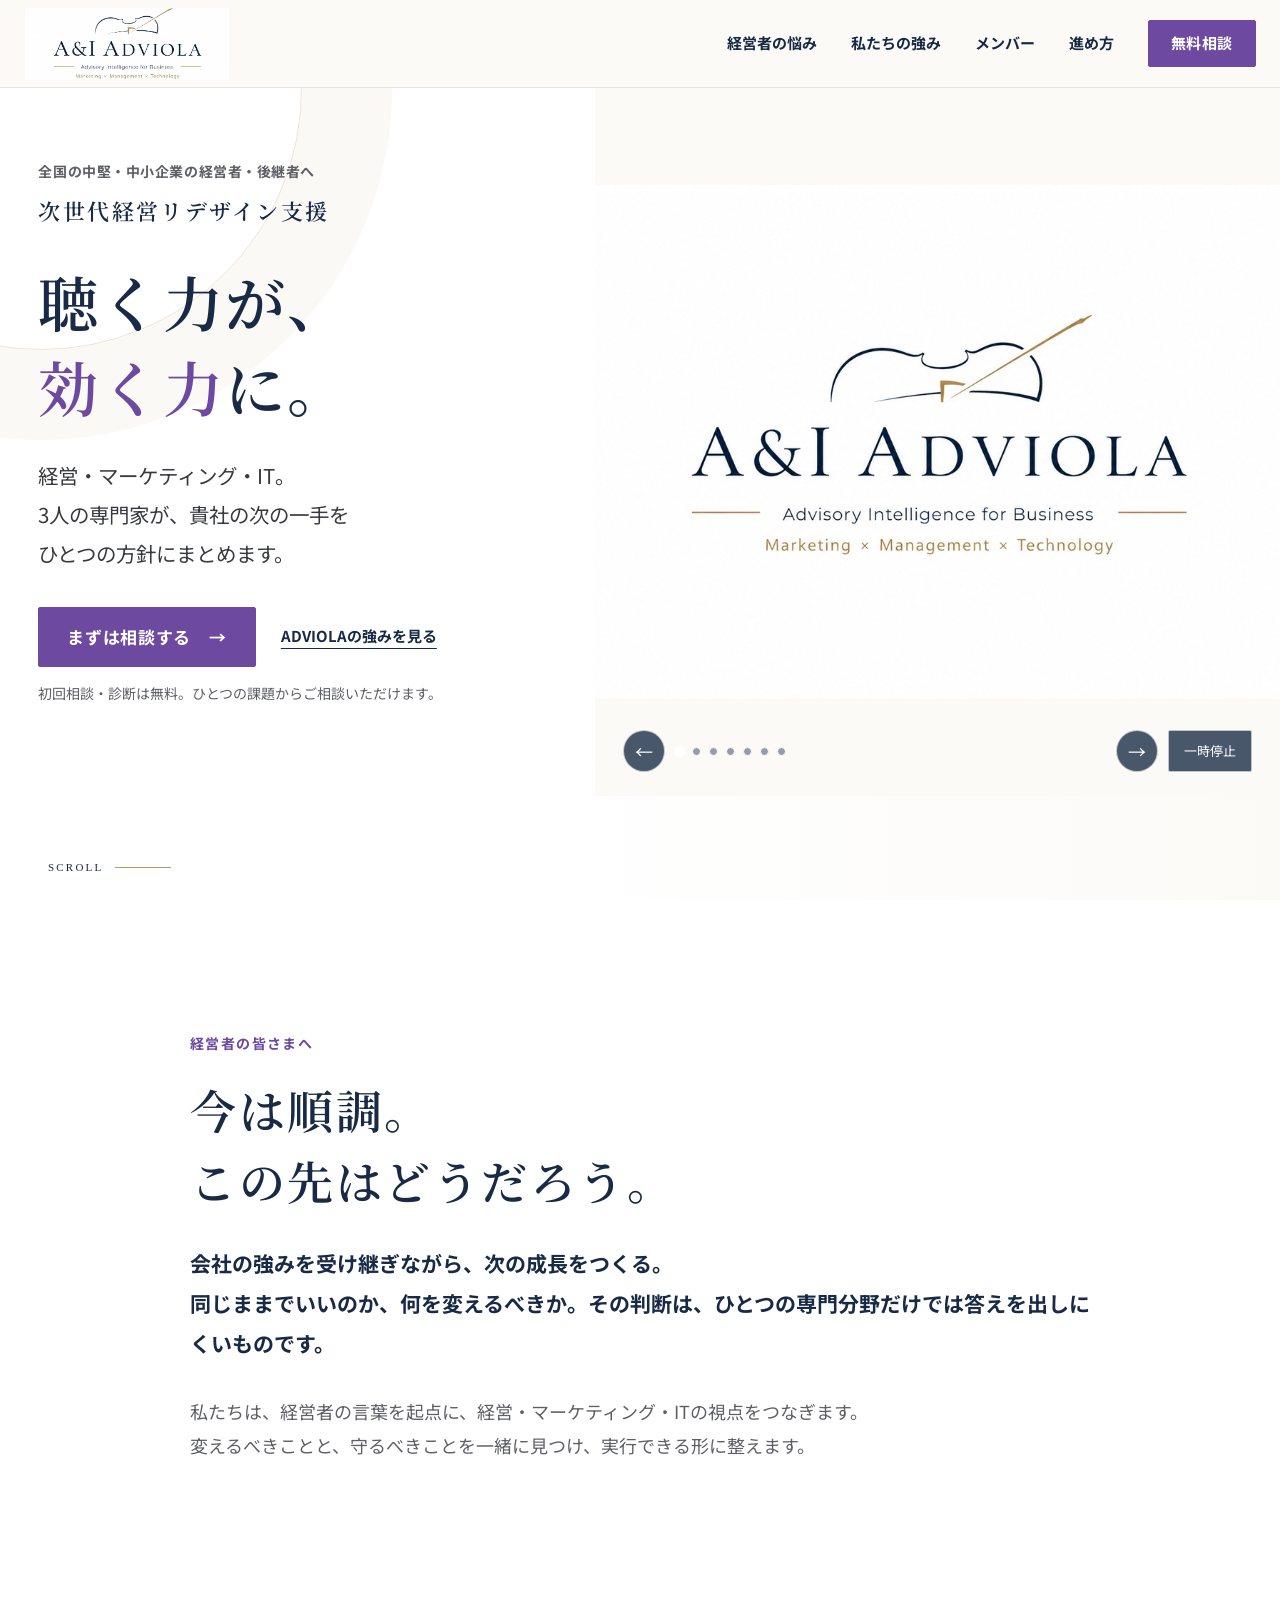
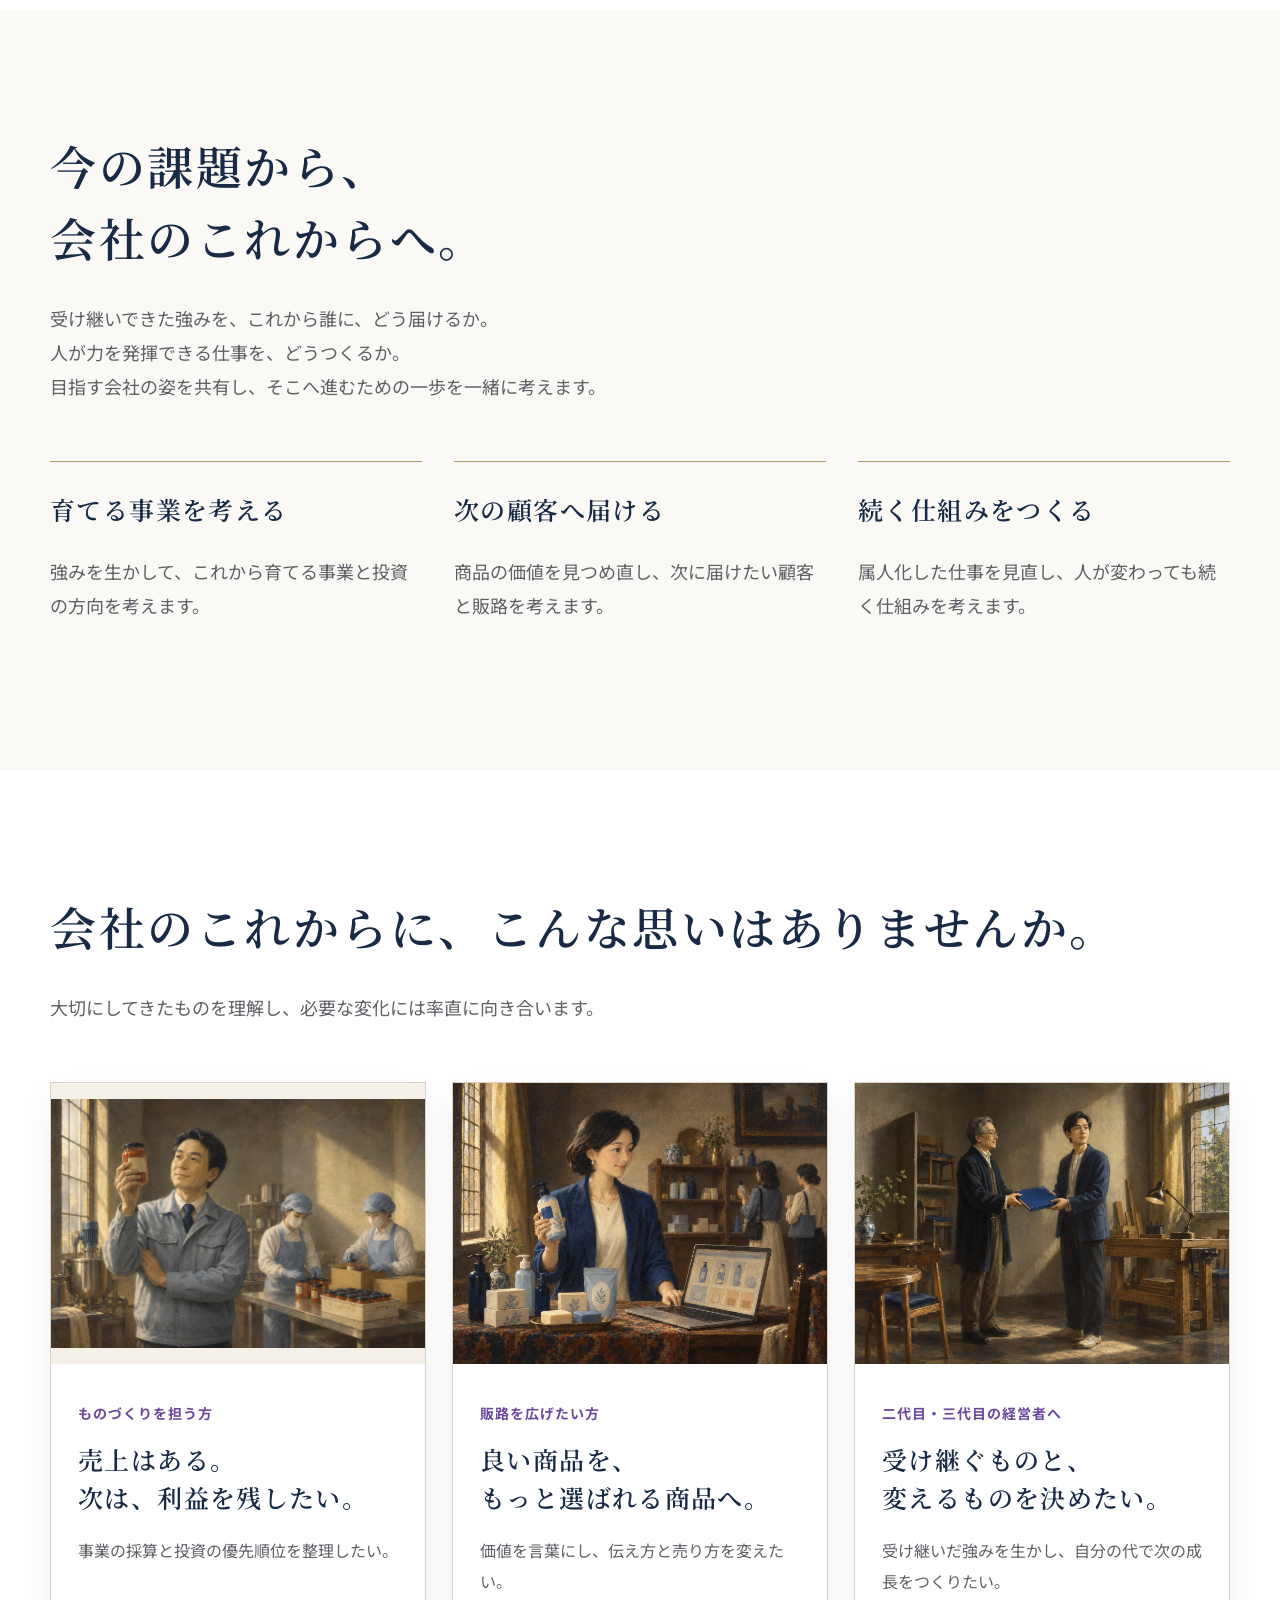
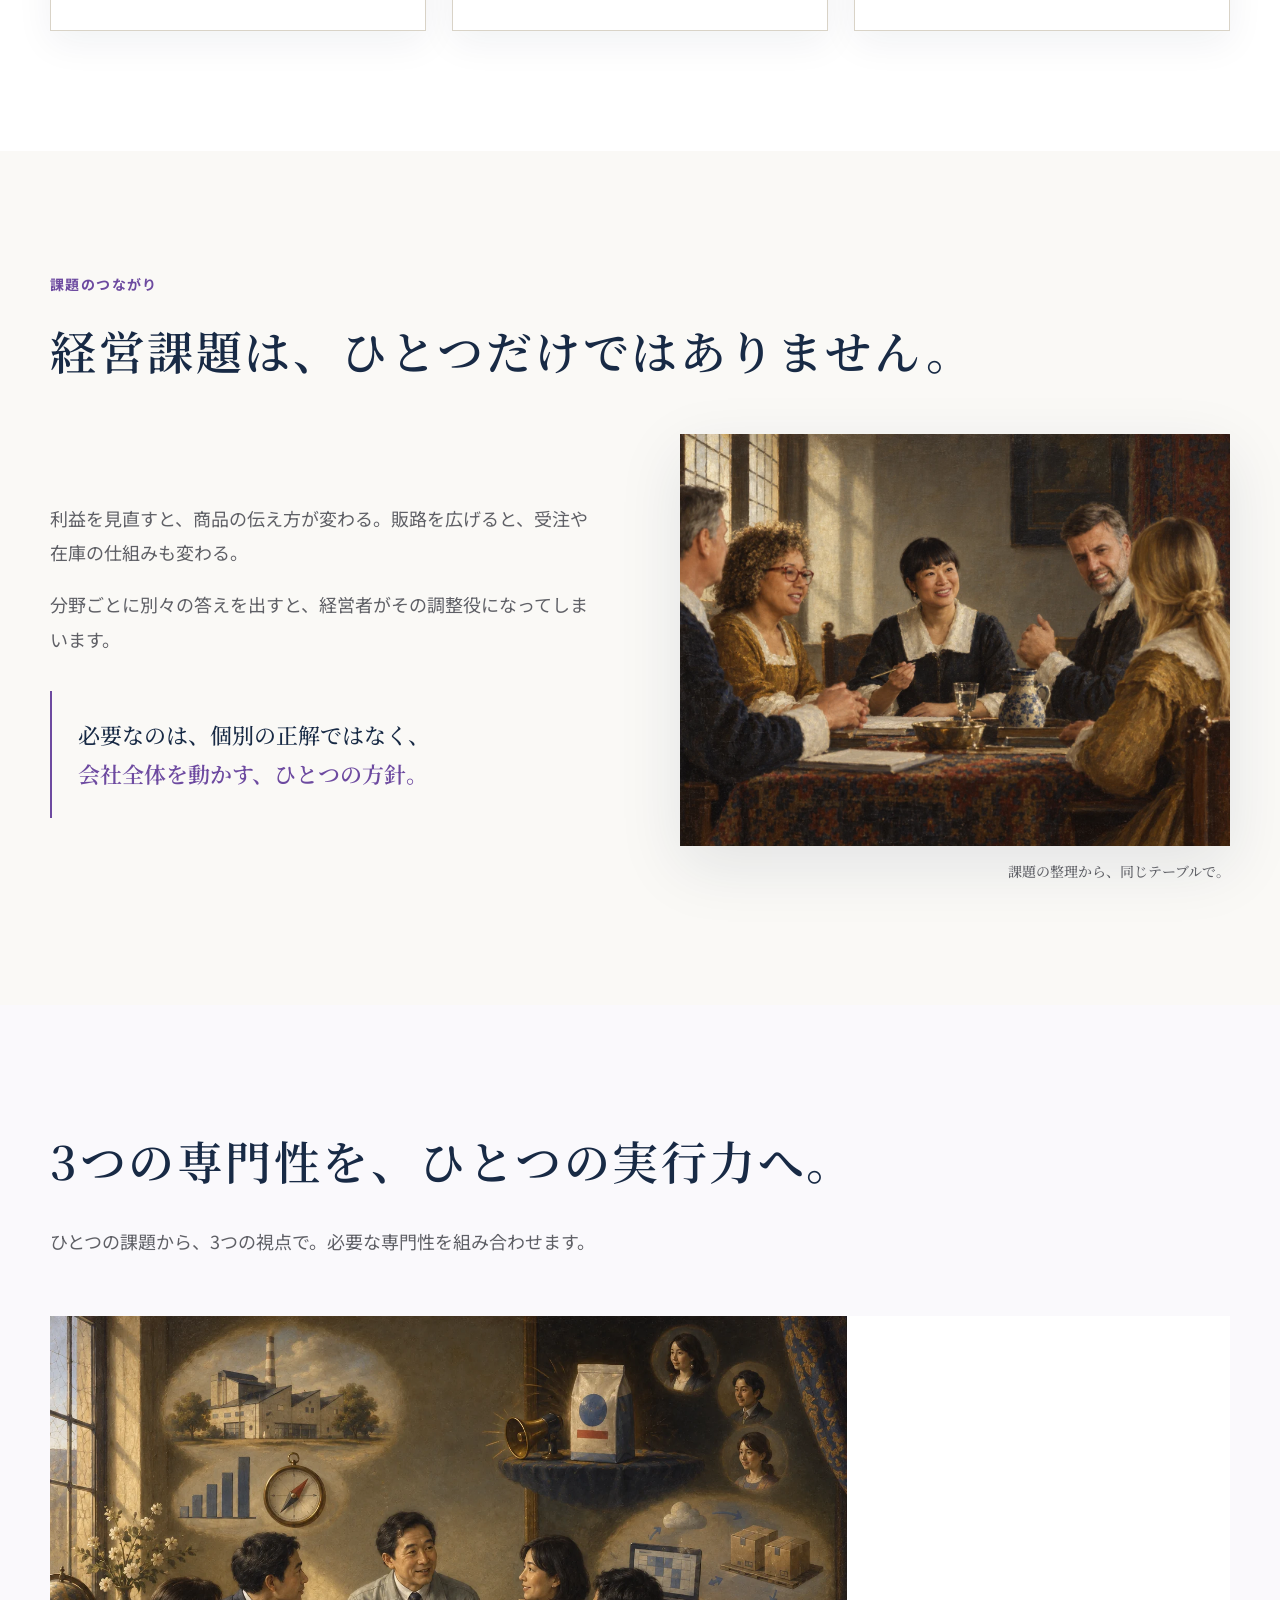
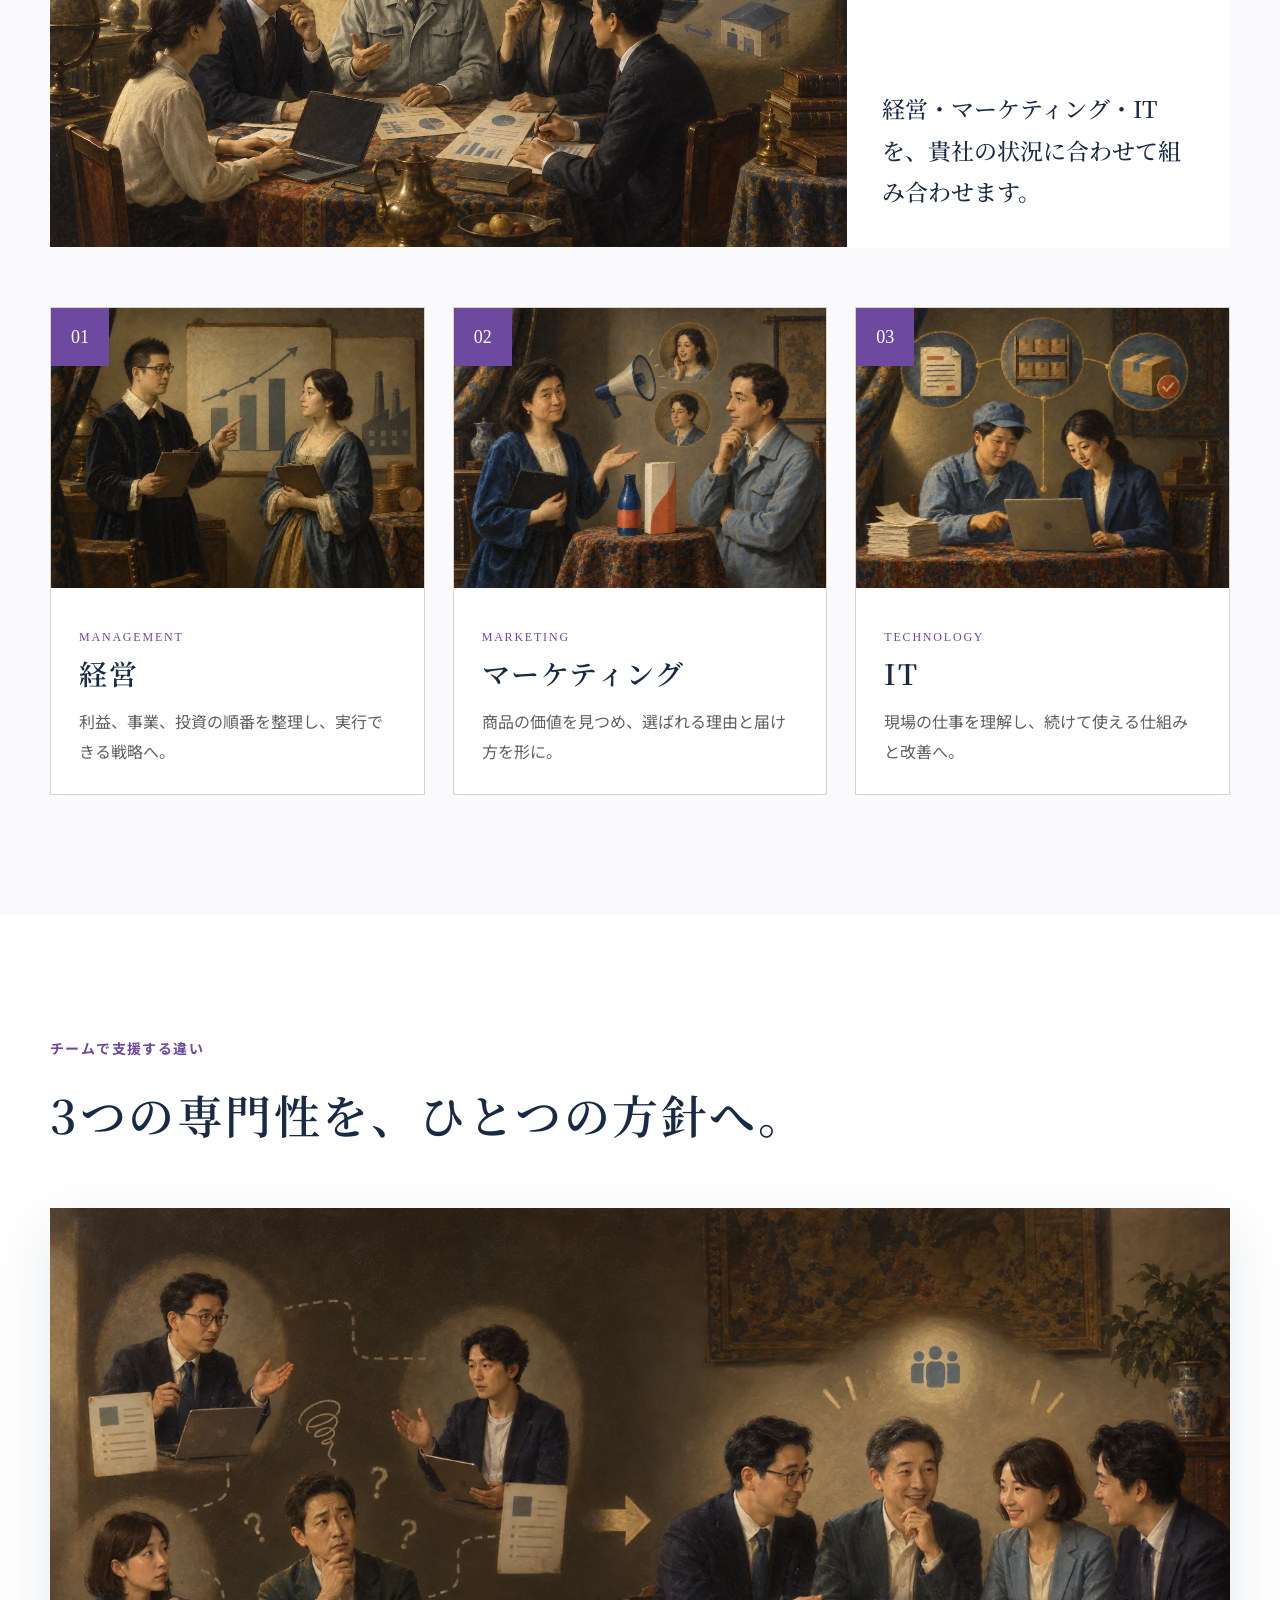
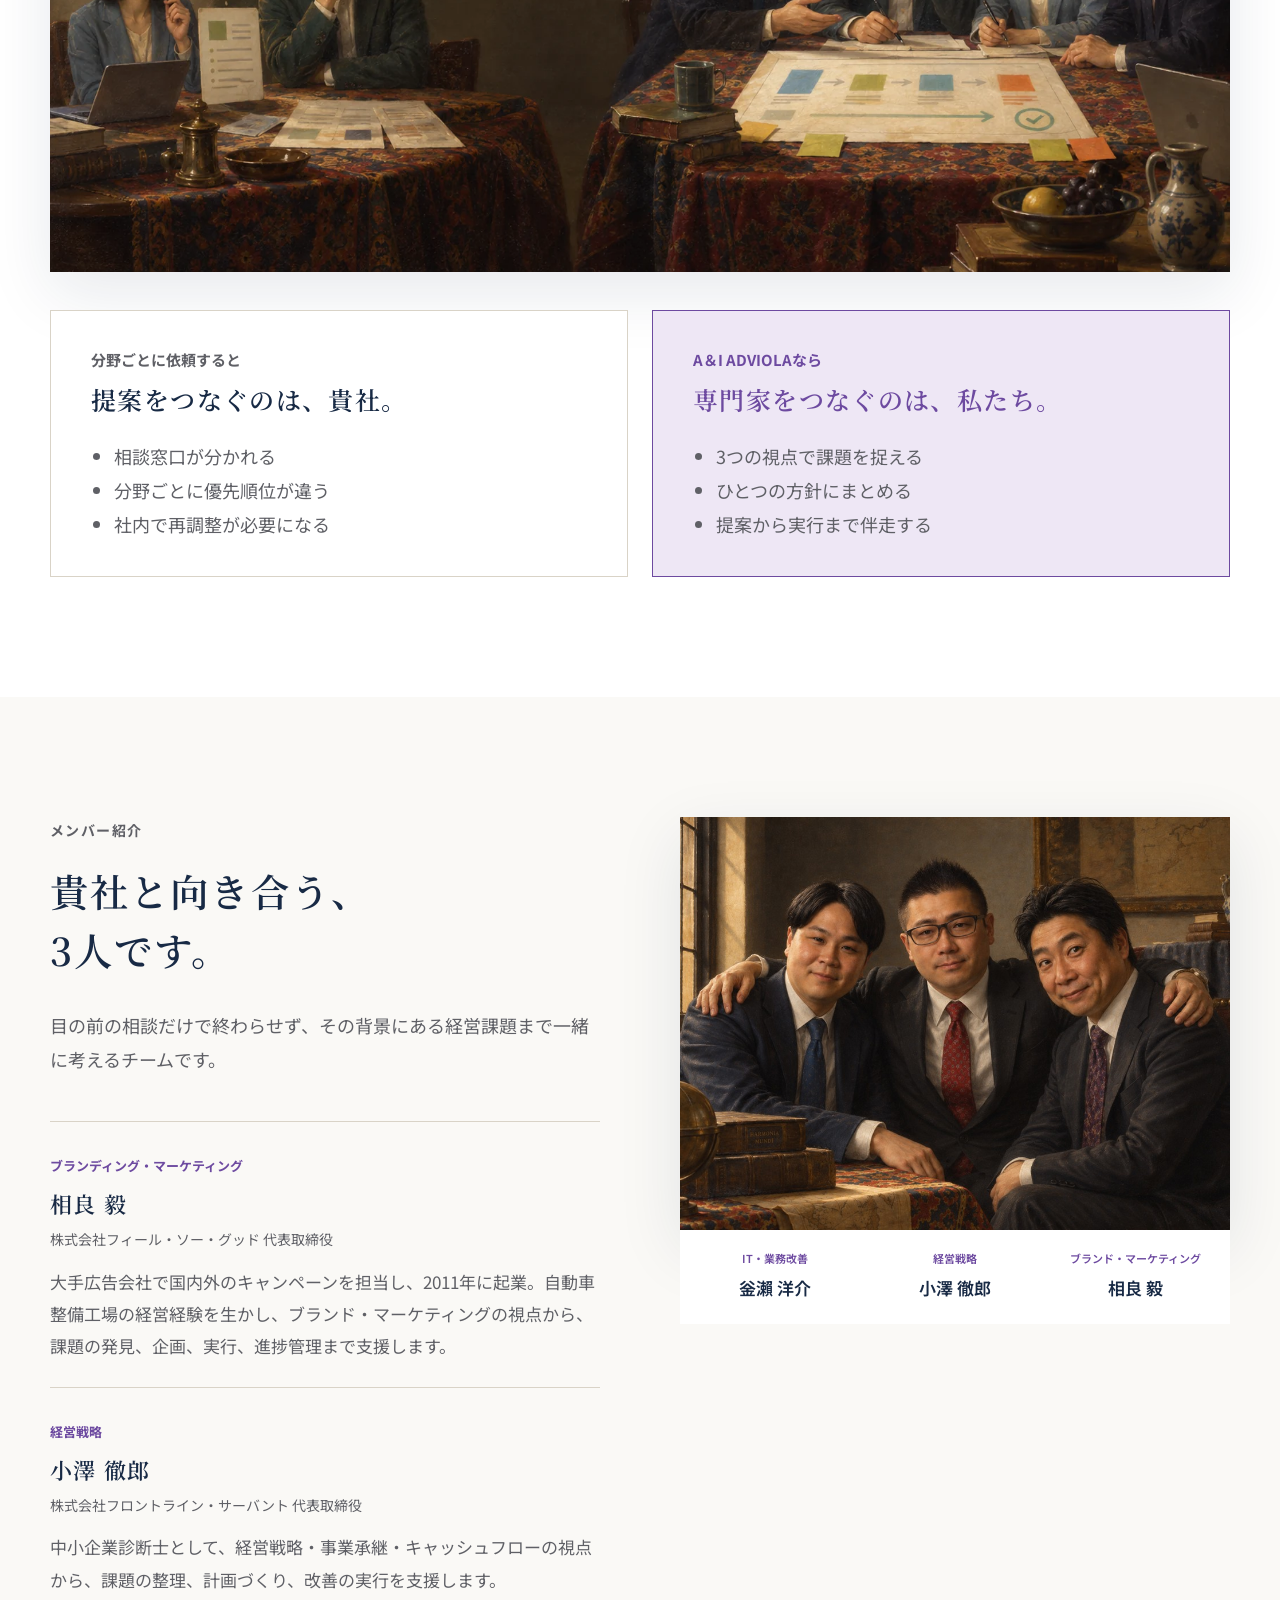
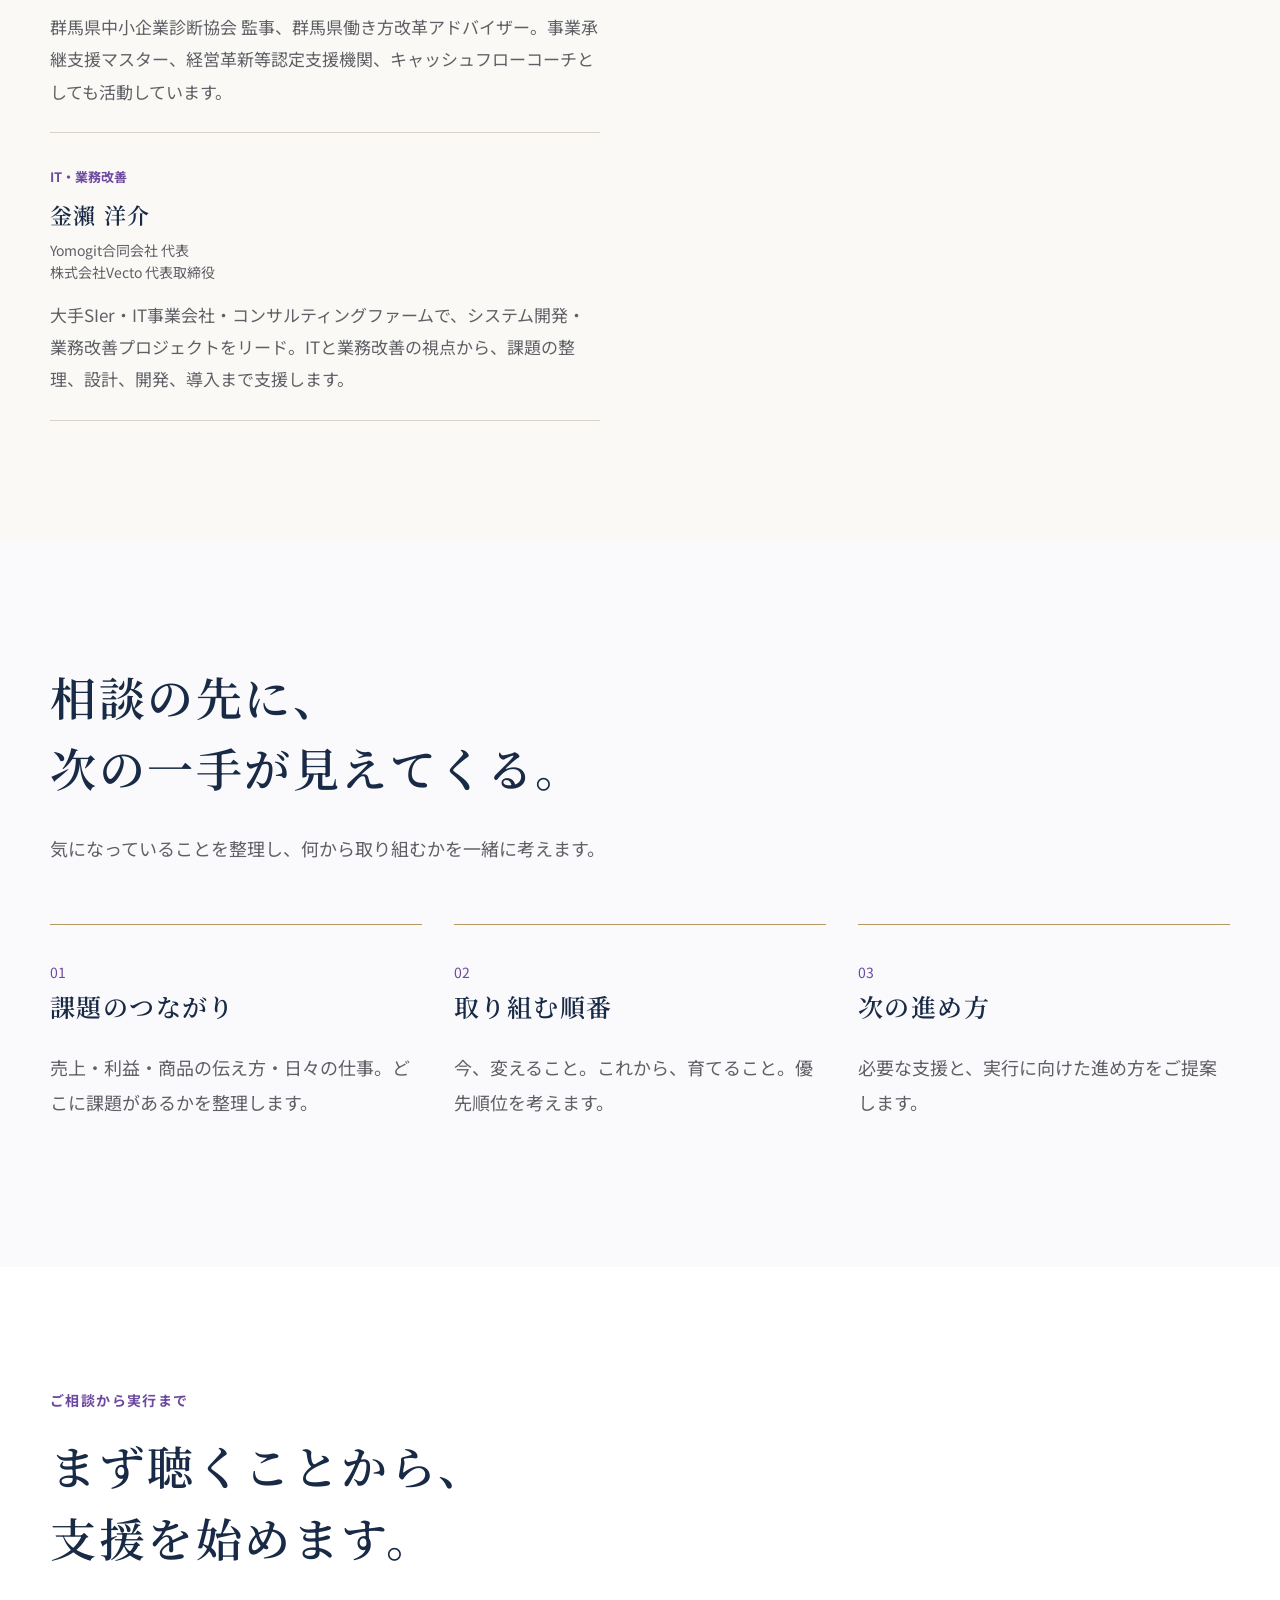
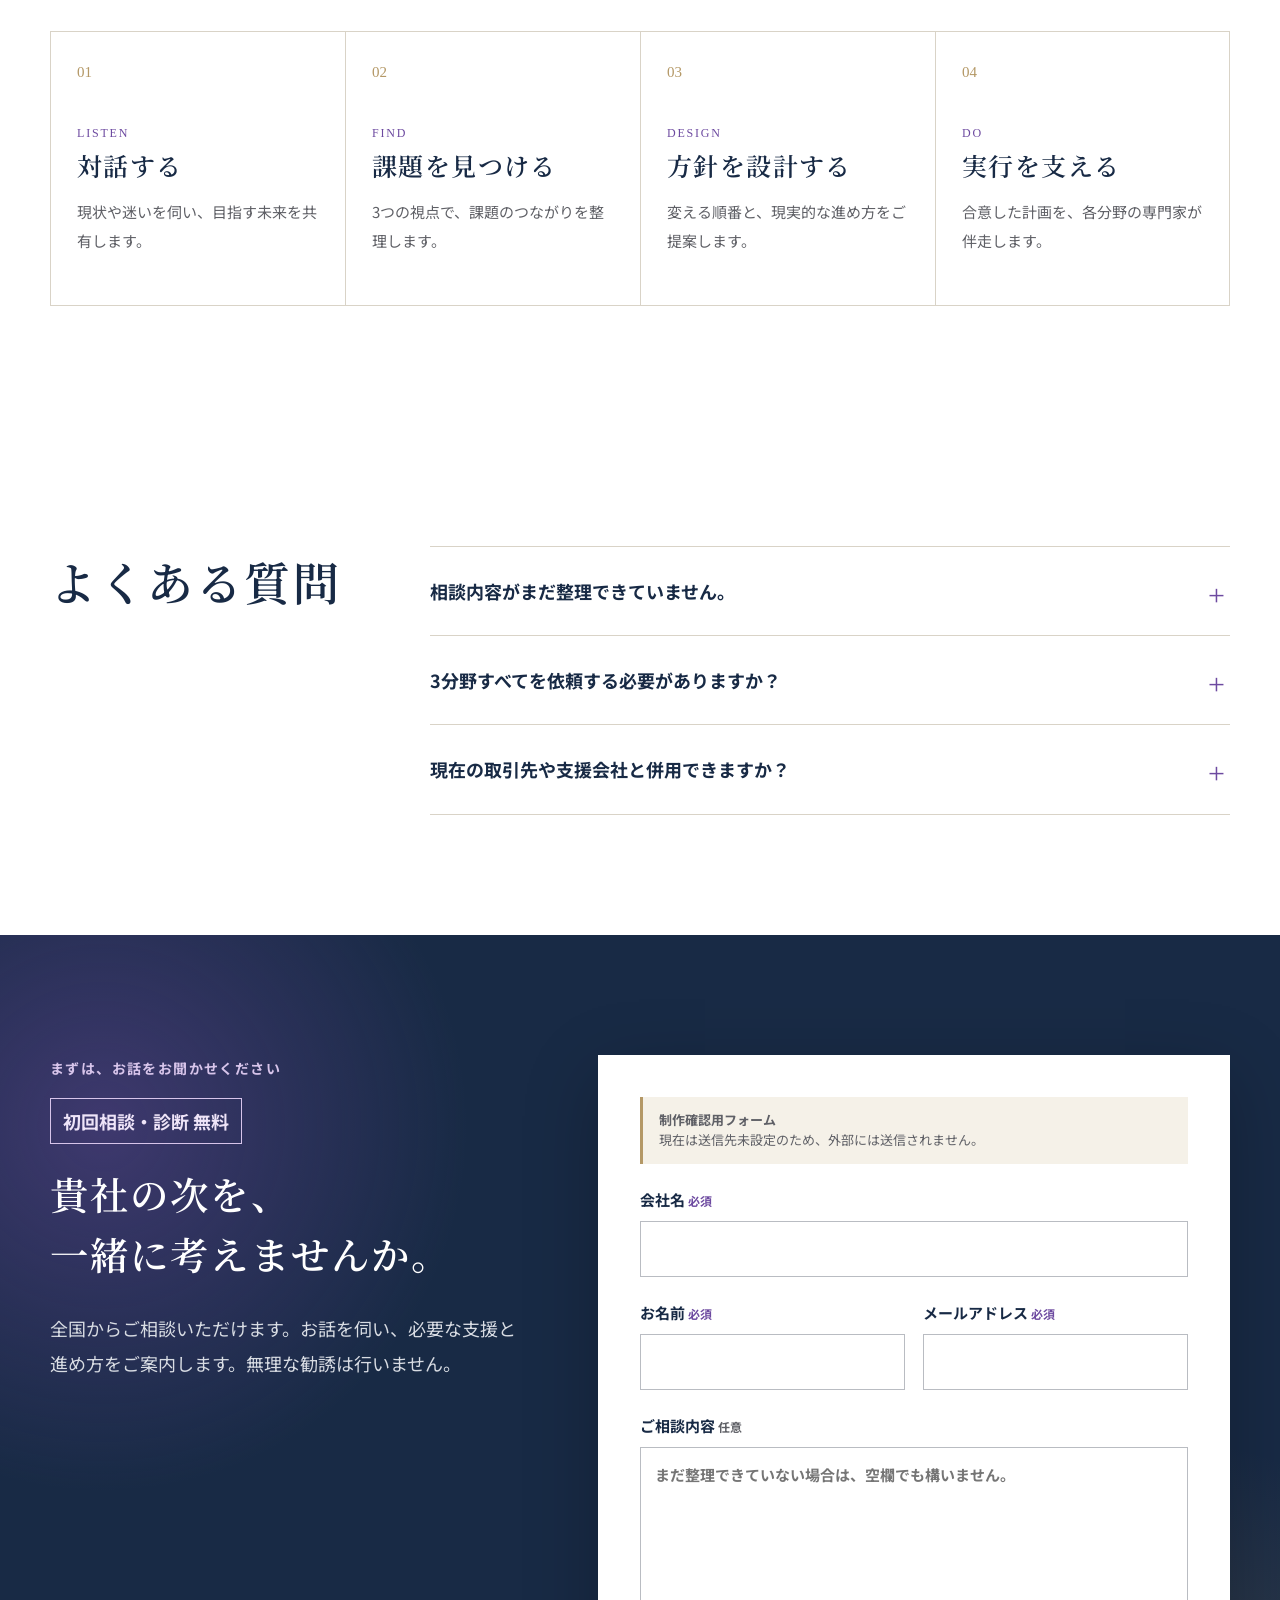
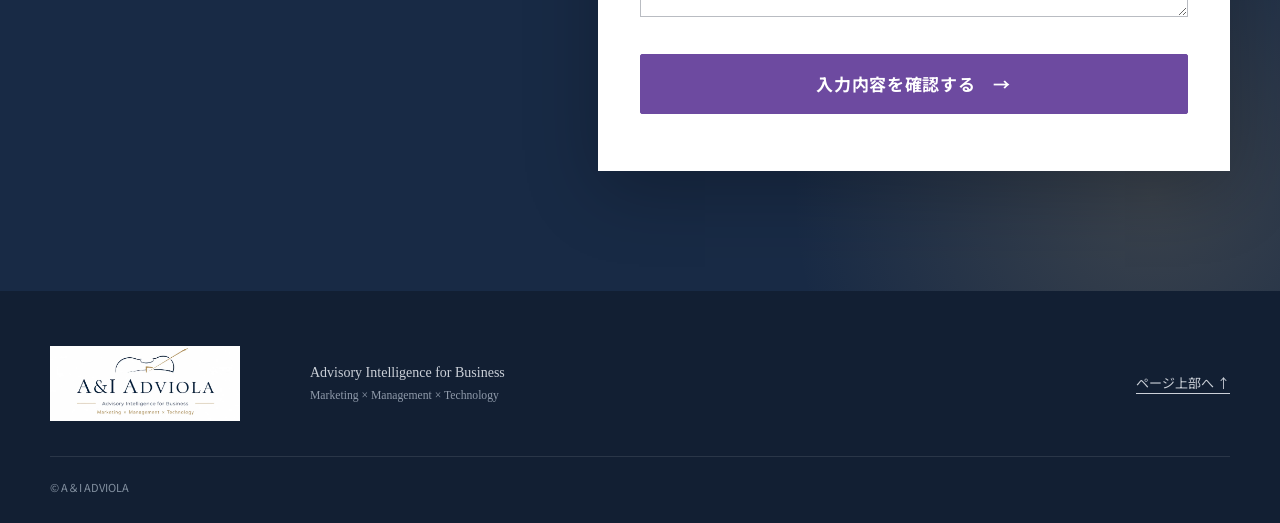
==== commit 696a65a9: "Fix ADVIOLA awkward heading breaks" ====
--- a/lp/v2/index.html
+++ b/lp/v2/index.html
@@ -9,7 +9,7 @@
   <title>A＆I ADVIOLA｜次世代経営リデザイン支援</title>
   <link rel="icon" href="assets/logo.webp" type="image/webp">
   <link rel="stylesheet" href="fonts.css">
-  <link rel="stylesheet" href="styles.css?v=adviola-v2-3">
+  <link rel="stylesheet" href="styles.css?v=adviola-v2-4">
   <script src="script.js" defer></script>
 </head>
 <body>
@@ -72,8 +72,8 @@
     <section class="intro" aria-labelledby="intro-title">
       <div class="narrow">
         <p class="eyebrow">経営者の皆さまへ</p>
-        <h2 id="intro-title">今は順調。<br>けれど、この先は<br class="mobile-only">同じままでいいだろうか。</h2>
-        <p class="intro-lead">会社の強みを受け継ぎながら、次の成長をつくる。<br>その判断は、ひとつの専門分野だけでは答えを出しにくいものです。</p>
+        <h2 id="intro-title">今は順調。<br>この先はどうだろう。</h2>
+        <p class="intro-lead">会社の強みを受け継ぎながら、次の成長をつくる。<br>同じままでいいのか、何を変えるべきか。その判断は、ひとつの専門分野だけでは答えを出しにくいものです。</p>
         <p>私たちは、経営者の言葉を起点に、経営・マーケティング・ITの視点をつなぎます。<br>変えるべきことと、守るべきことを一緒に見つけ、実行できる形に整えます。</p>
       </div>
     </section>
@@ -171,7 +171,7 @@
       <div class="container">
         <div class="section-heading">
           <p class="eyebrow">チームで支援する違い</p>
-          <h2 id="difference-title">3つの専門性。<br>ひとつの方針。</h2>
+          <h2 id="difference-title">3つの専門性を、ひとつの方針へ。</h2>
         </div>
         <figure class="comparison-figure">
           <img src="assets/comparison.webp" width="1672" height="941" loading="lazy" alt="分野別に依頼して調整が増える場合と3分野が連携して一つの方針を作る場合の比較">
@@ -226,7 +226,7 @@
 
     <section class="section faq" aria-labelledby="faq-title">
       <div class="container faq-layout">
-        <div><h2 id="faq-title">よくあるご質問</h2></div>
+        <div><h2 id="faq-title">よくある質問</h2></div>
         <div class="faq-list">
           <details><summary>相談内容がまだ整理できていません。</summary><p>問題ありません。「何となく、このままではいけない」という段階から、状況と言葉を一緒に整理します。</p></details>
           <details><summary>3分野すべてを依頼する必要がありますか？</summary><p>必要ありません。3つの視点で全体を確認したうえで、貴社に必要な支援だけをご提案します。</p></details>
--- a/lp/v2/styles.css
+++ b/lp/v2/styles.css
@@ -77,7 +77,7 @@
 .scroll-cue { position: absolute; z-index: 6; bottom: 22px; left: max(48px, calc((100vw - 1300px)/2)); display: flex; align-items: center; gap: 12px; color: var(--navy); font-family: Georgia, serif; font-size: 11px; letter-spacing: .2em; text-decoration: none; }
 .scroll-cue i { display: block; width: 56px; height: 1px; background: var(--gold); }
 
-.intro { position: relative; padding: 130px 0; overflow: hidden; background: var(--navy); color: #fff; text-align: center; }
+.intro { position: relative; padding: 130px 0; overflow: hidden; background: var(--navy); color: #fff; }
 .intro::before, .intro::after { content: ""; position: absolute; width: 380px; height: 380px; border: 1px solid rgb(255 255 255 / 8%); border-radius: 50%; }
 .intro::before { top: -220px; left: -80px; }
 .intro::after { right: -160px; bottom: -240px; box-shadow: 0 0 0 75px rgb(255 255 255 / 2%); }
@@ -145,7 +145,7 @@
 .member-list article > span { grid-column: 1 / -1; }
 .problem-grid, .members-layout, .contact-layout { grid-template-columns: minmax(0, 1fr) minmax(0, 1fr); }
 .persona-grid > *, .expertise-grid > *, .problem-grid > *, .members-layout > *, .contact-layout > *, .faq-layout > *, .form-row > * { min-width: 0; }
-p, li, figcaption, label, summary { overflow-wrap: anywhere; }
+p, li, figcaption, label, summary { overflow-wrap: break-word; }
 .member-list span { color: var(--violet); font-size: 13px; font-weight: 700; }
 .member-list h3 { margin: 0; color: var(--navy); font-size: 22px; }
 .member-list p { margin: 0; color: var(--muted); font-size: 14px; line-height: 1.6; }
@@ -164,6 +164,7 @@
 
 .faq { background: var(--paper); }
 .faq-layout { display: grid; grid-template-columns: 300px 1fr; gap: 80px; }
+.faq h2 { white-space: nowrap; }
 .faq-list { border-top: 1px solid var(--line); }
 .faq-list details { border-bottom: 1px solid var(--line); }
 .faq-list summary { position: relative; padding: 27px 55px 27px 0; color: var(--navy); font-weight: 700; cursor: pointer; list-style: none; }
@@ -256,7 +257,7 @@
   .scroll-cue { display: none; }
   .intro { padding: 85px 0; text-align: left; }
   .intro h2 { font-size: clamp(30px, 5vw, 38px); }
-  .intro-lead { font-size: 19px; }
+  .intro-lead { font-size: 18px; line-height: 1.85; }
   .section-heading { margin-bottom: 40px; }
   .persona-grid, .expertise-grid { grid-template-columns: 1fr; }
   .persona-card { display: grid; grid-template-columns: 44% 56%; }
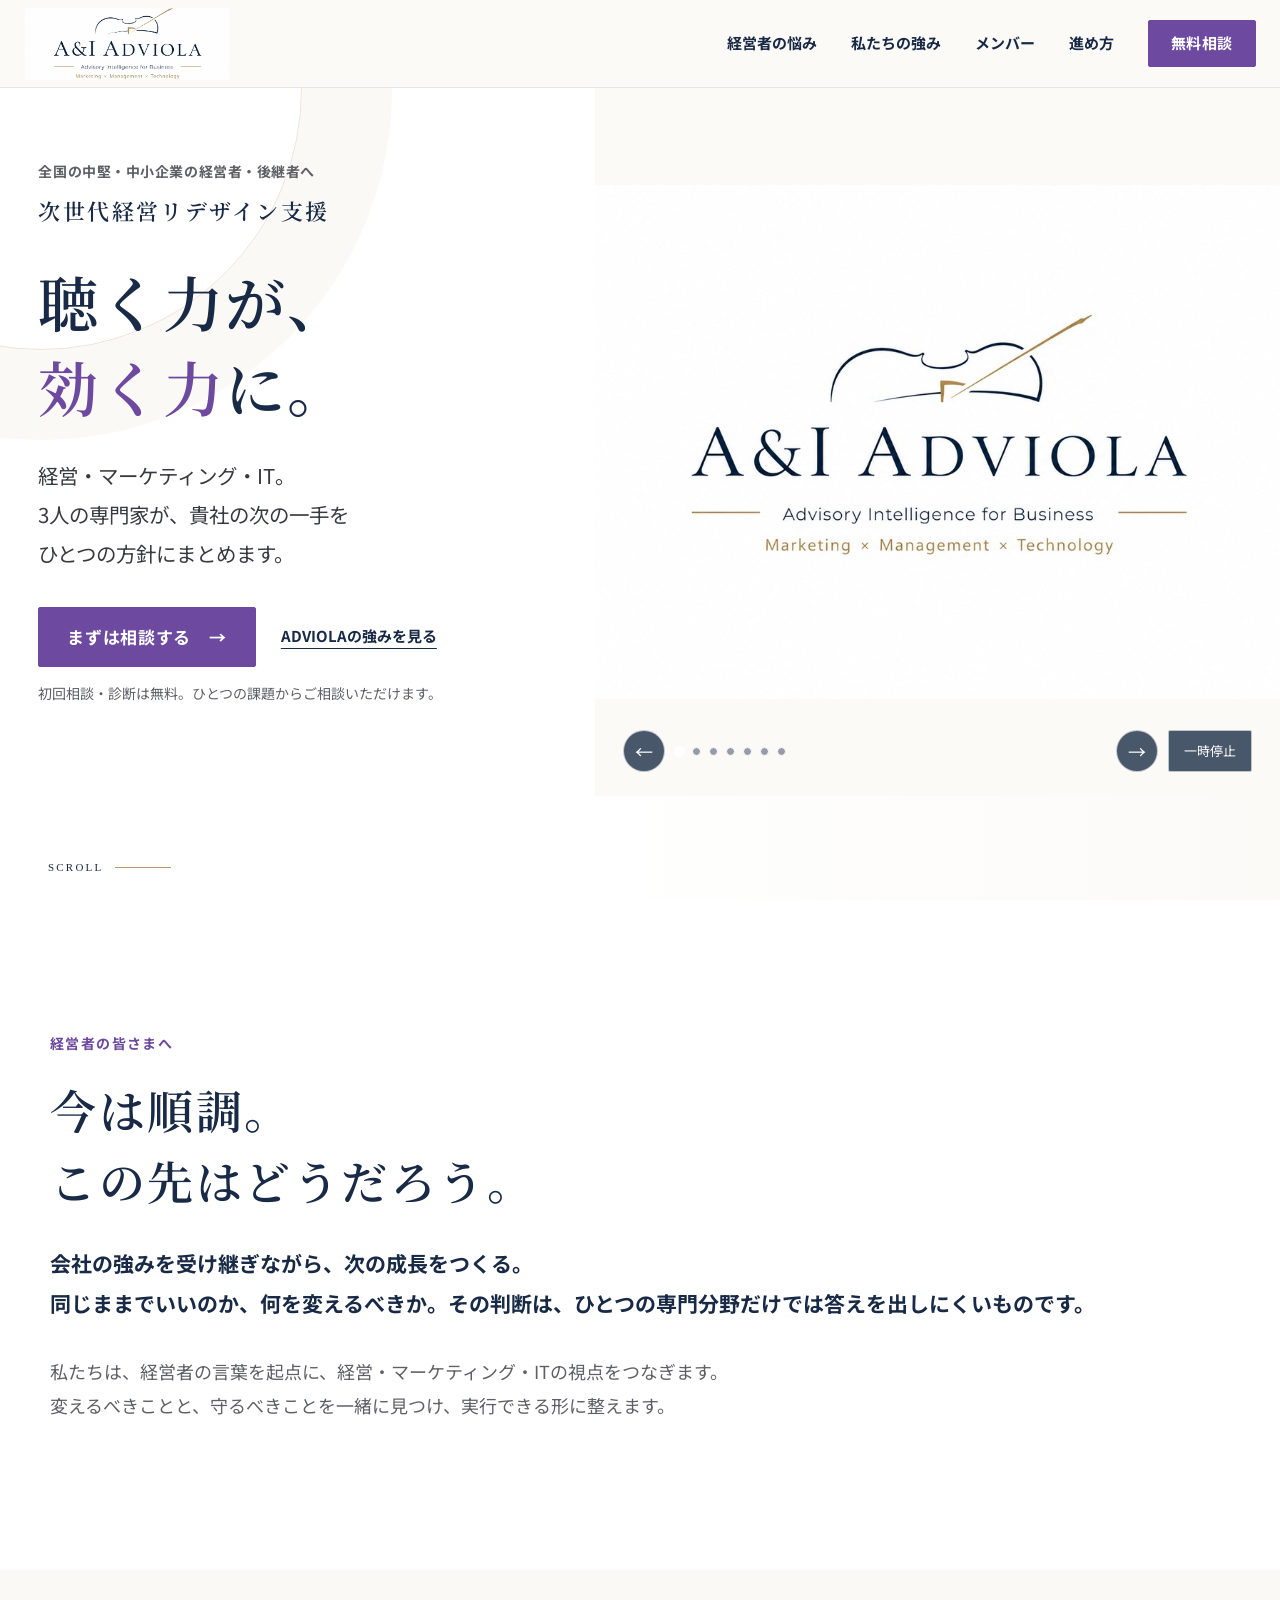
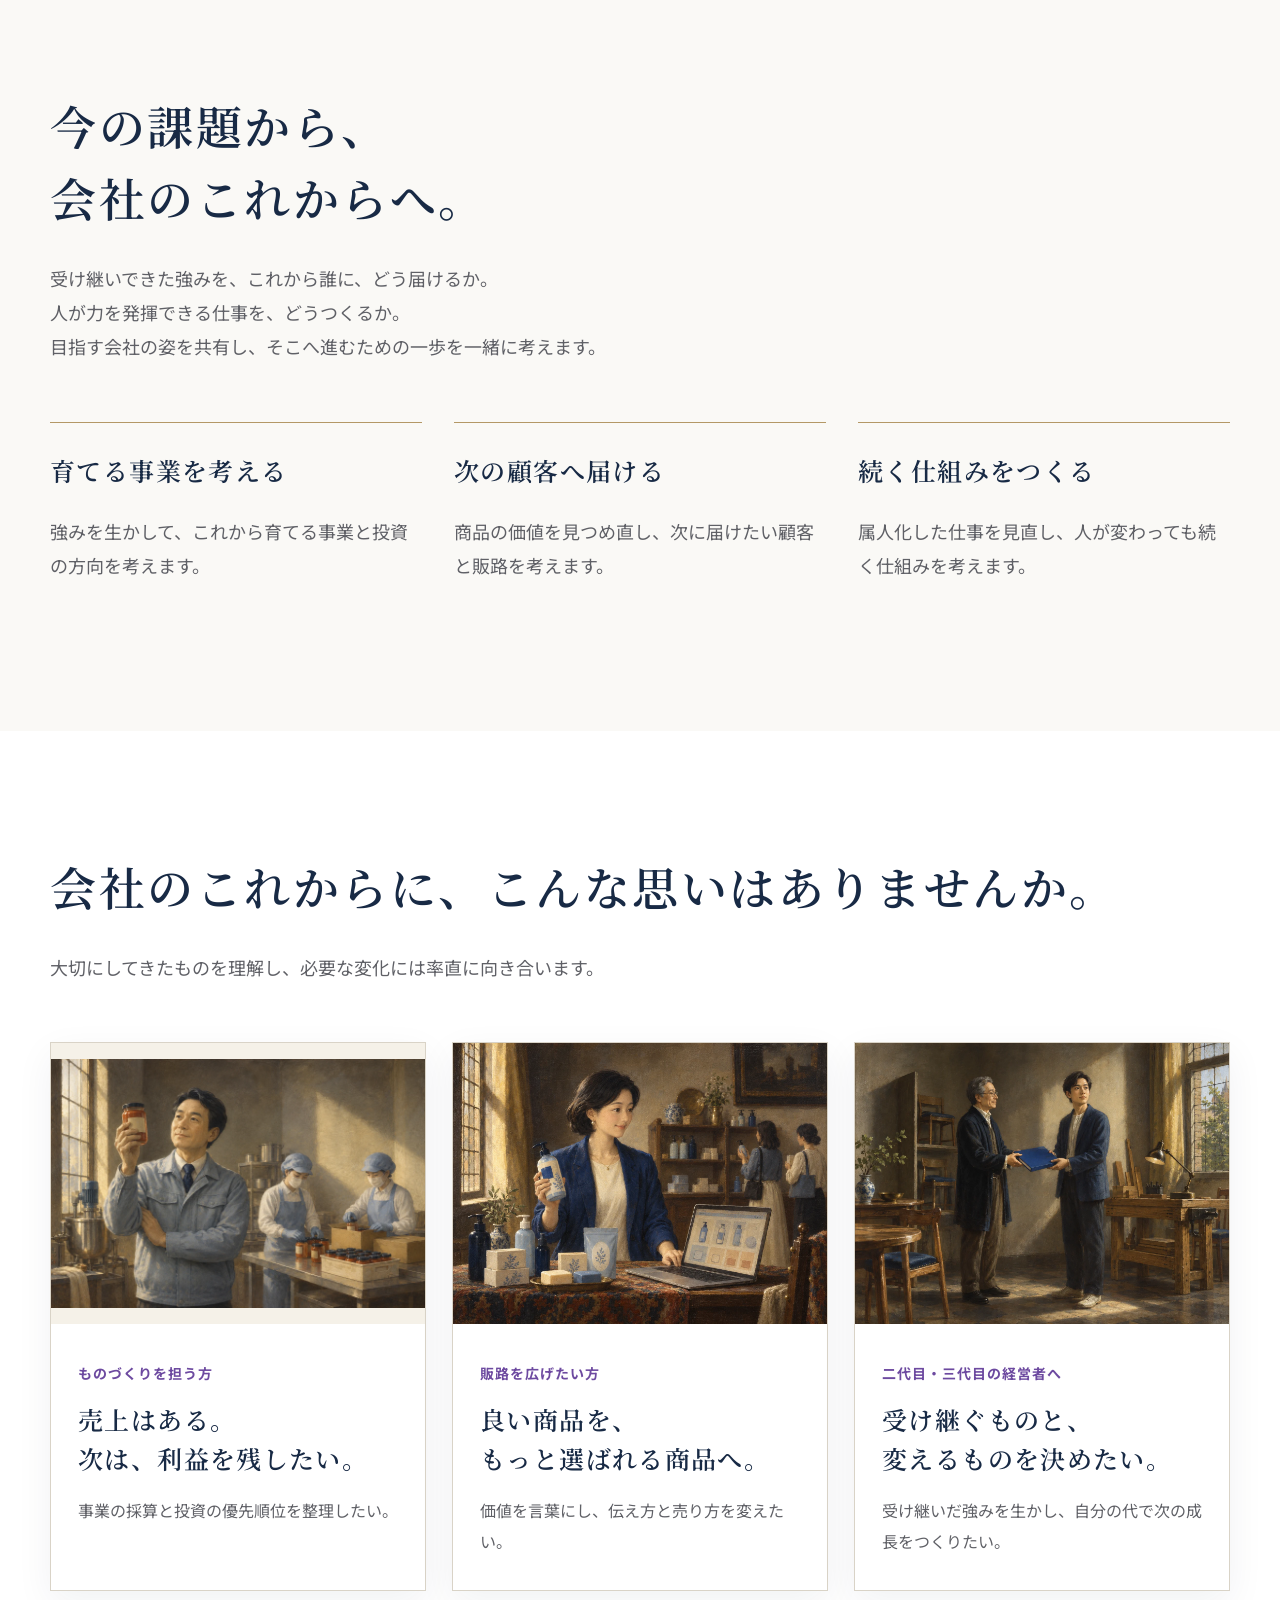
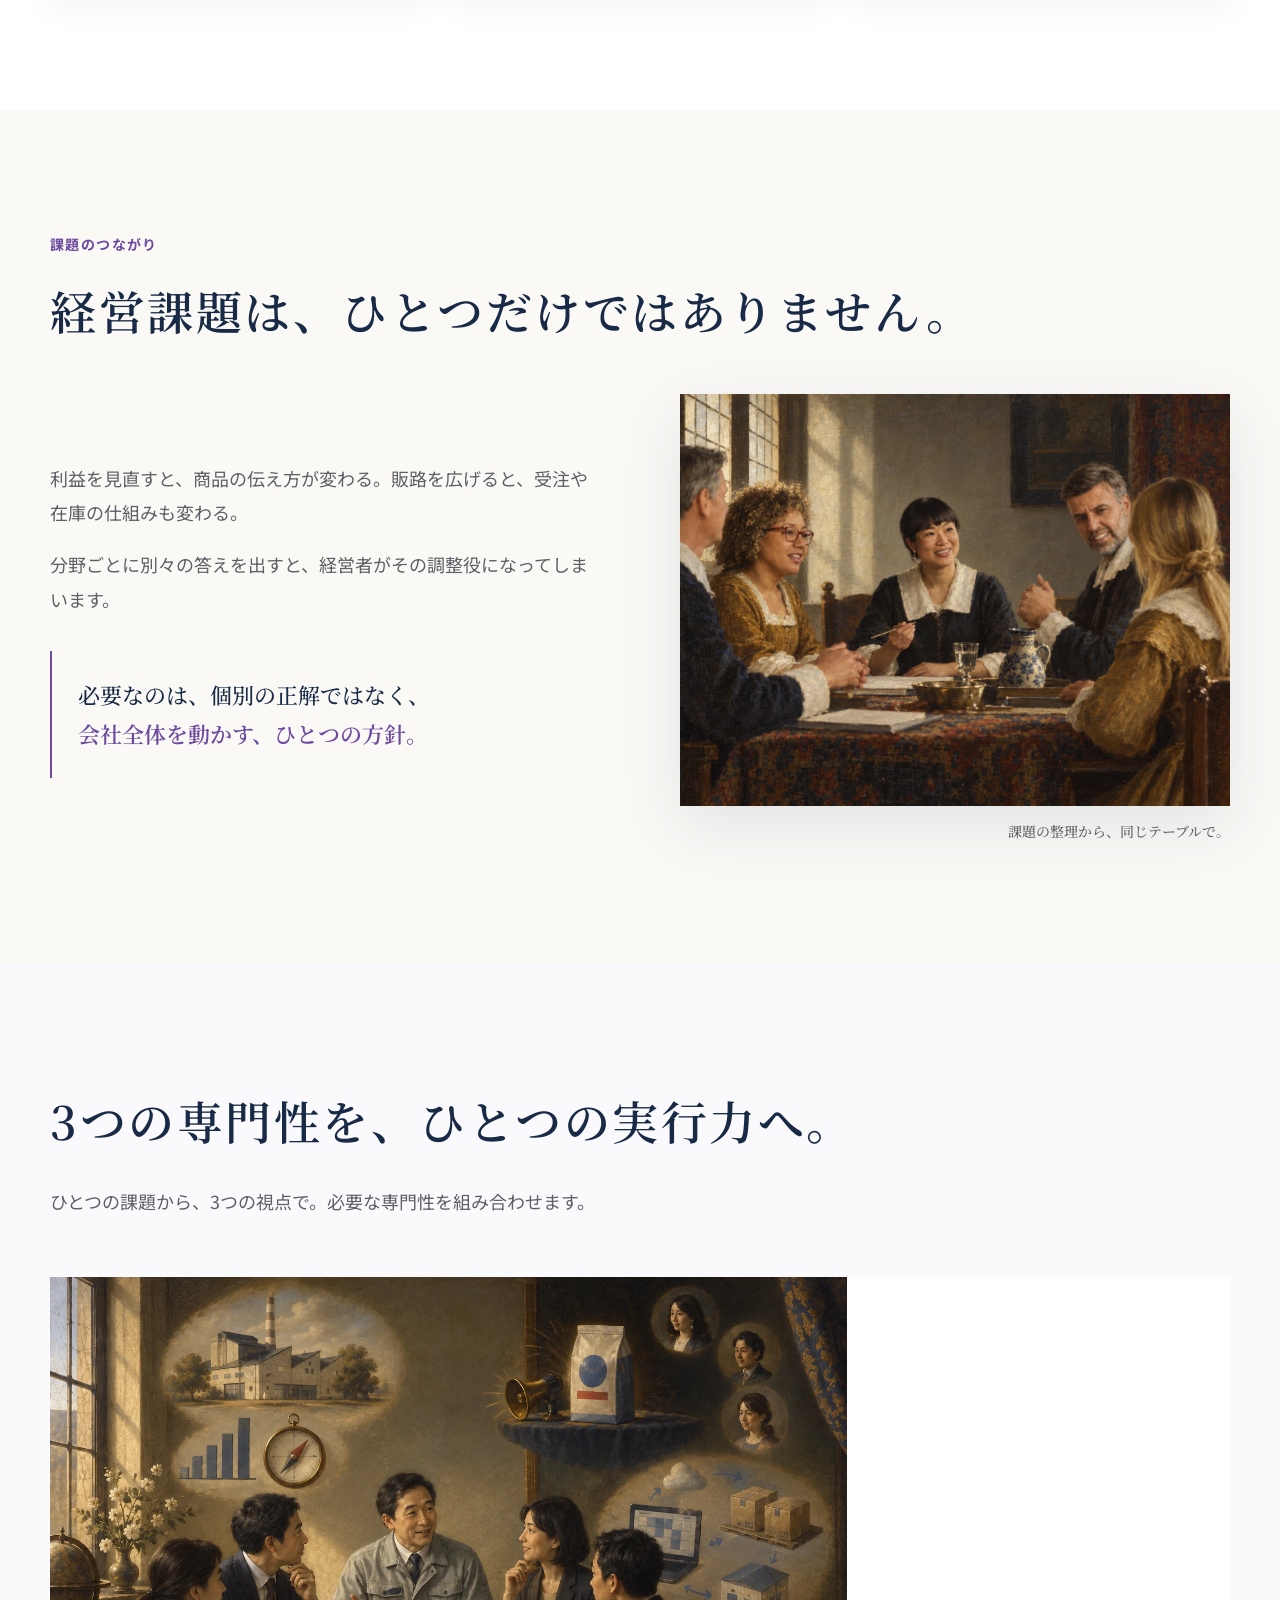
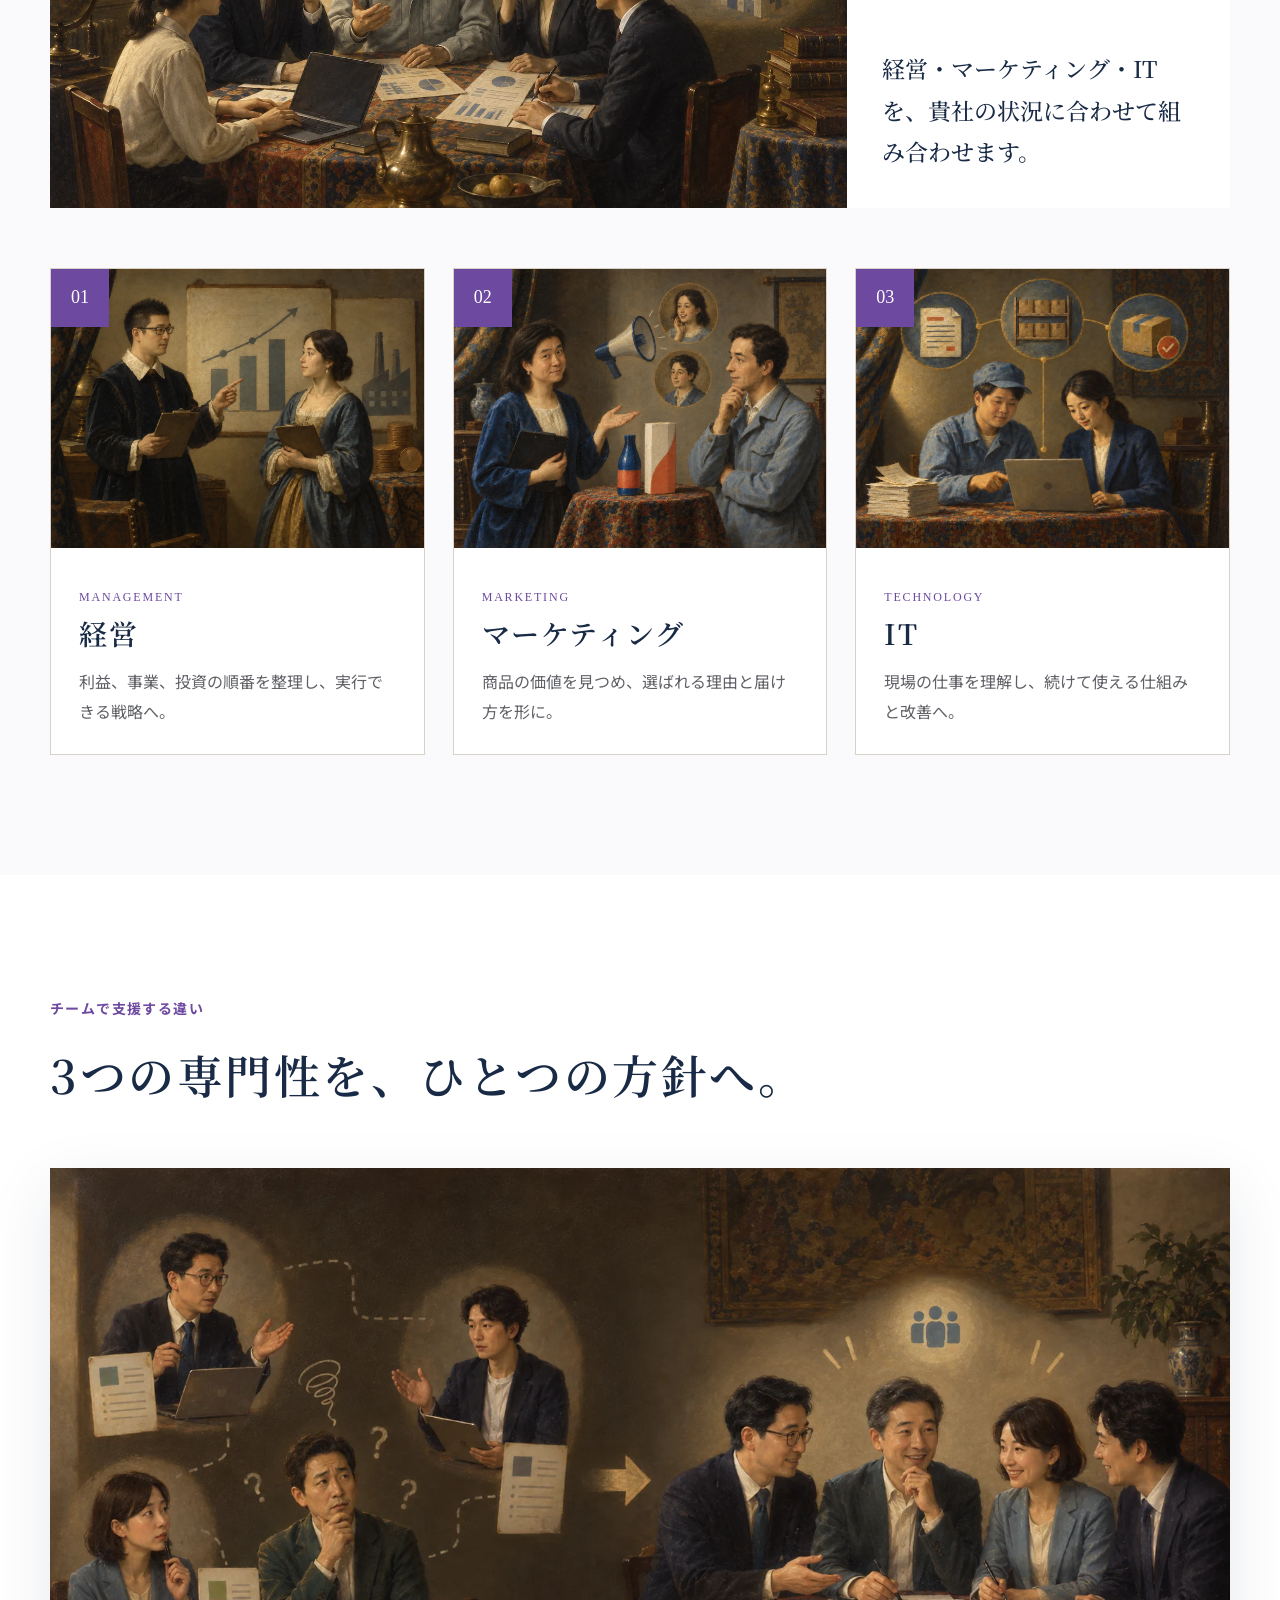
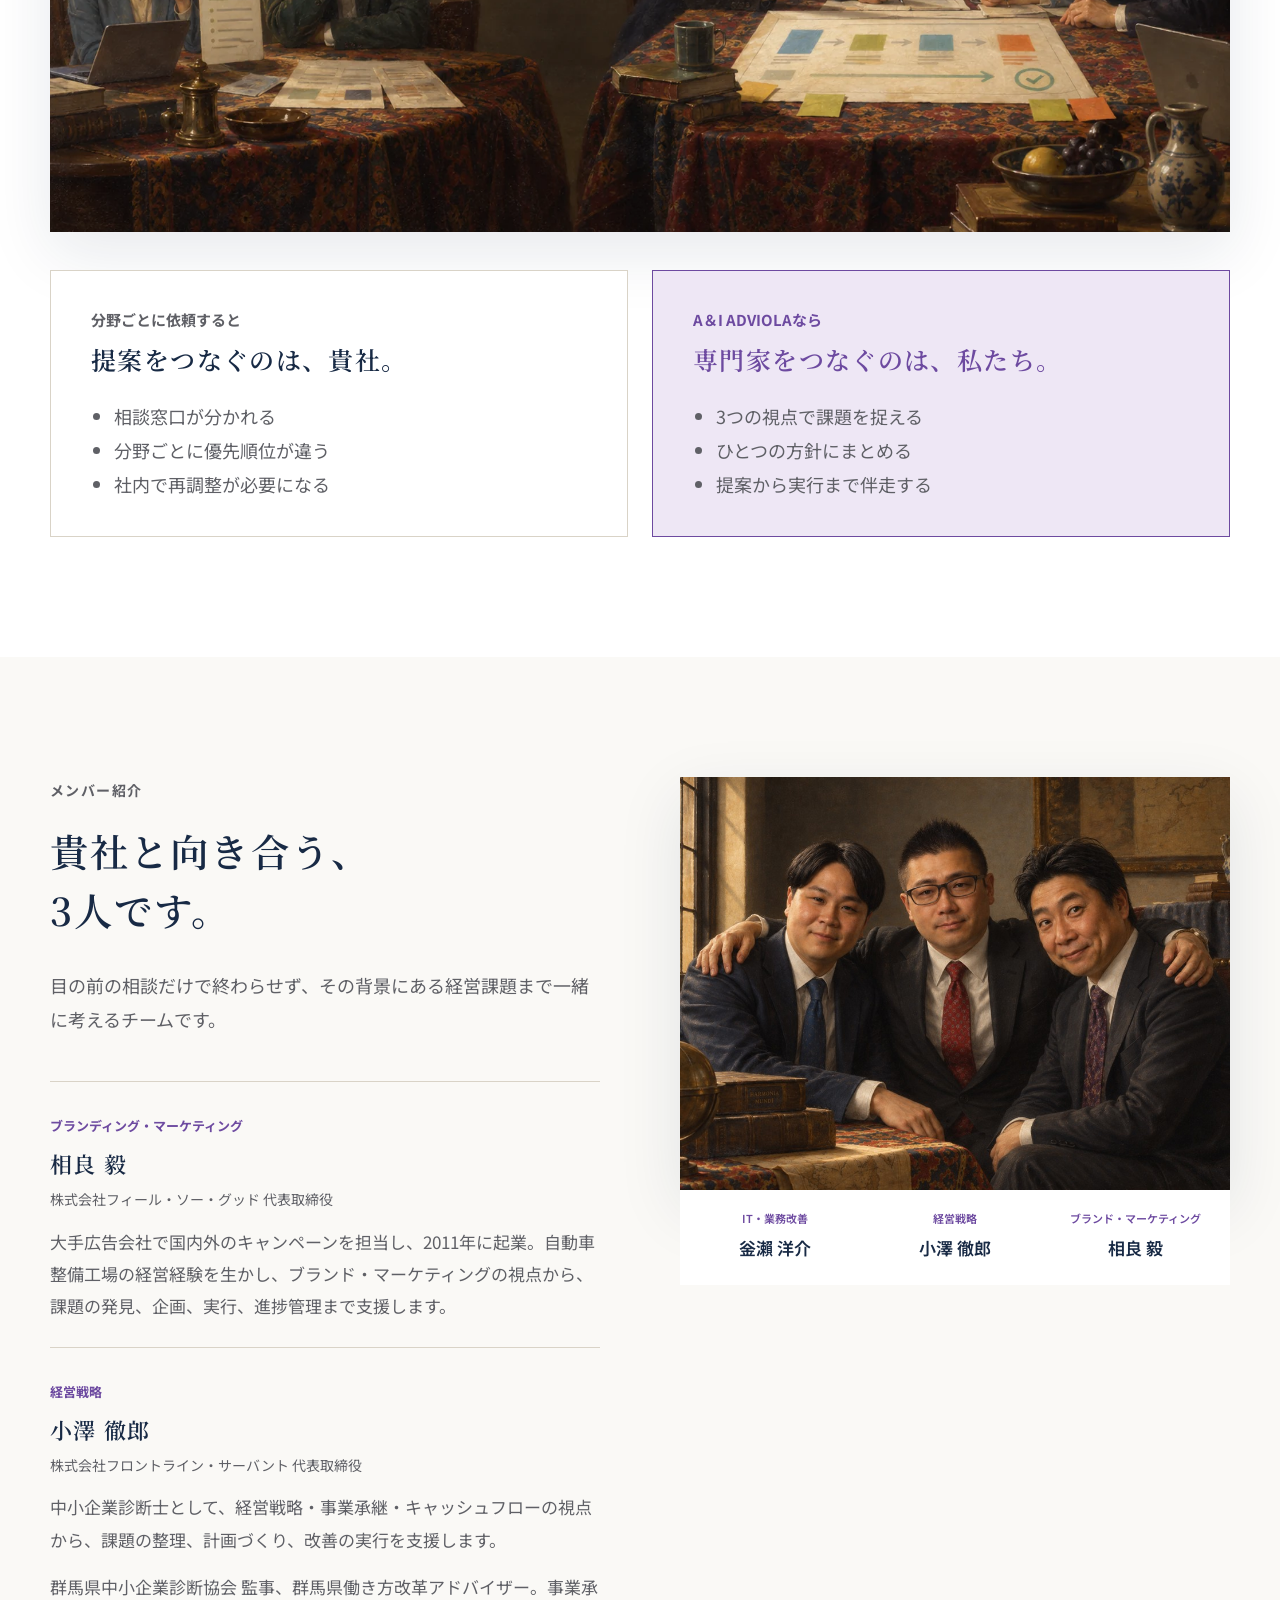
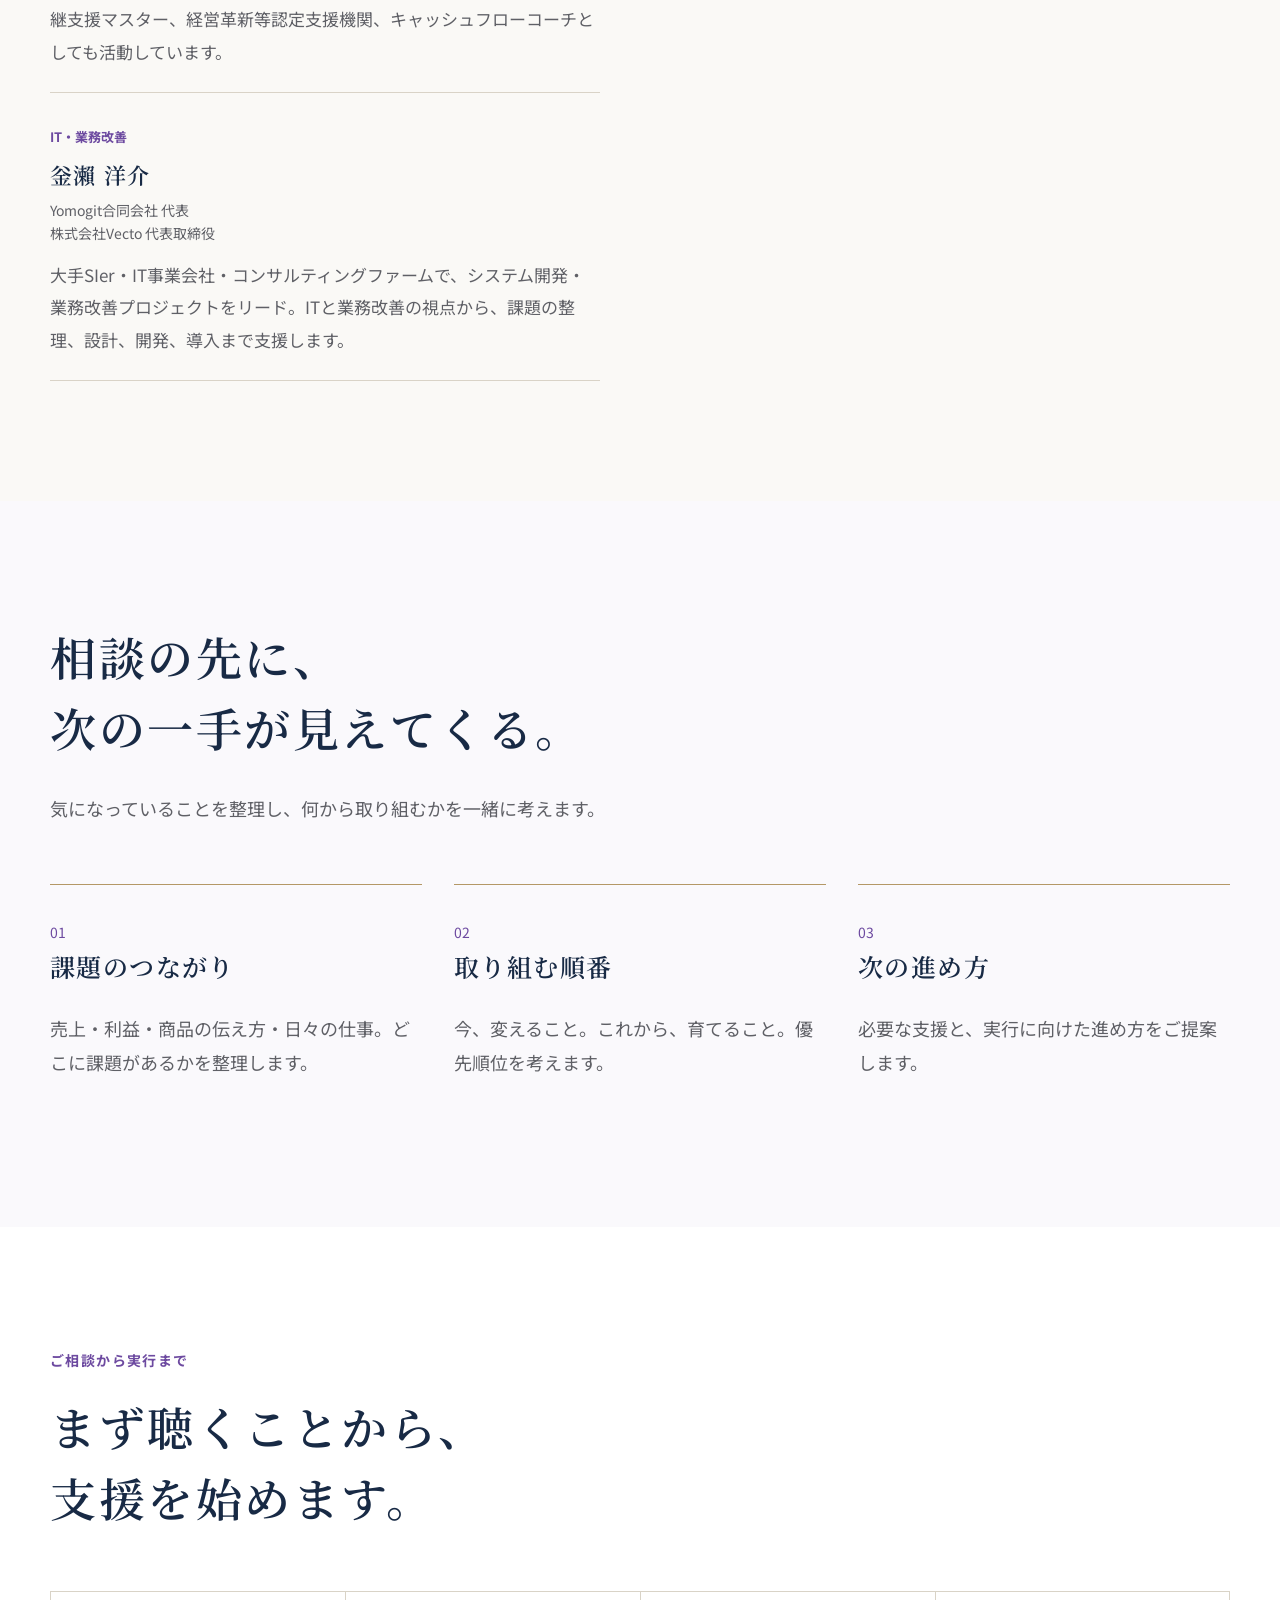
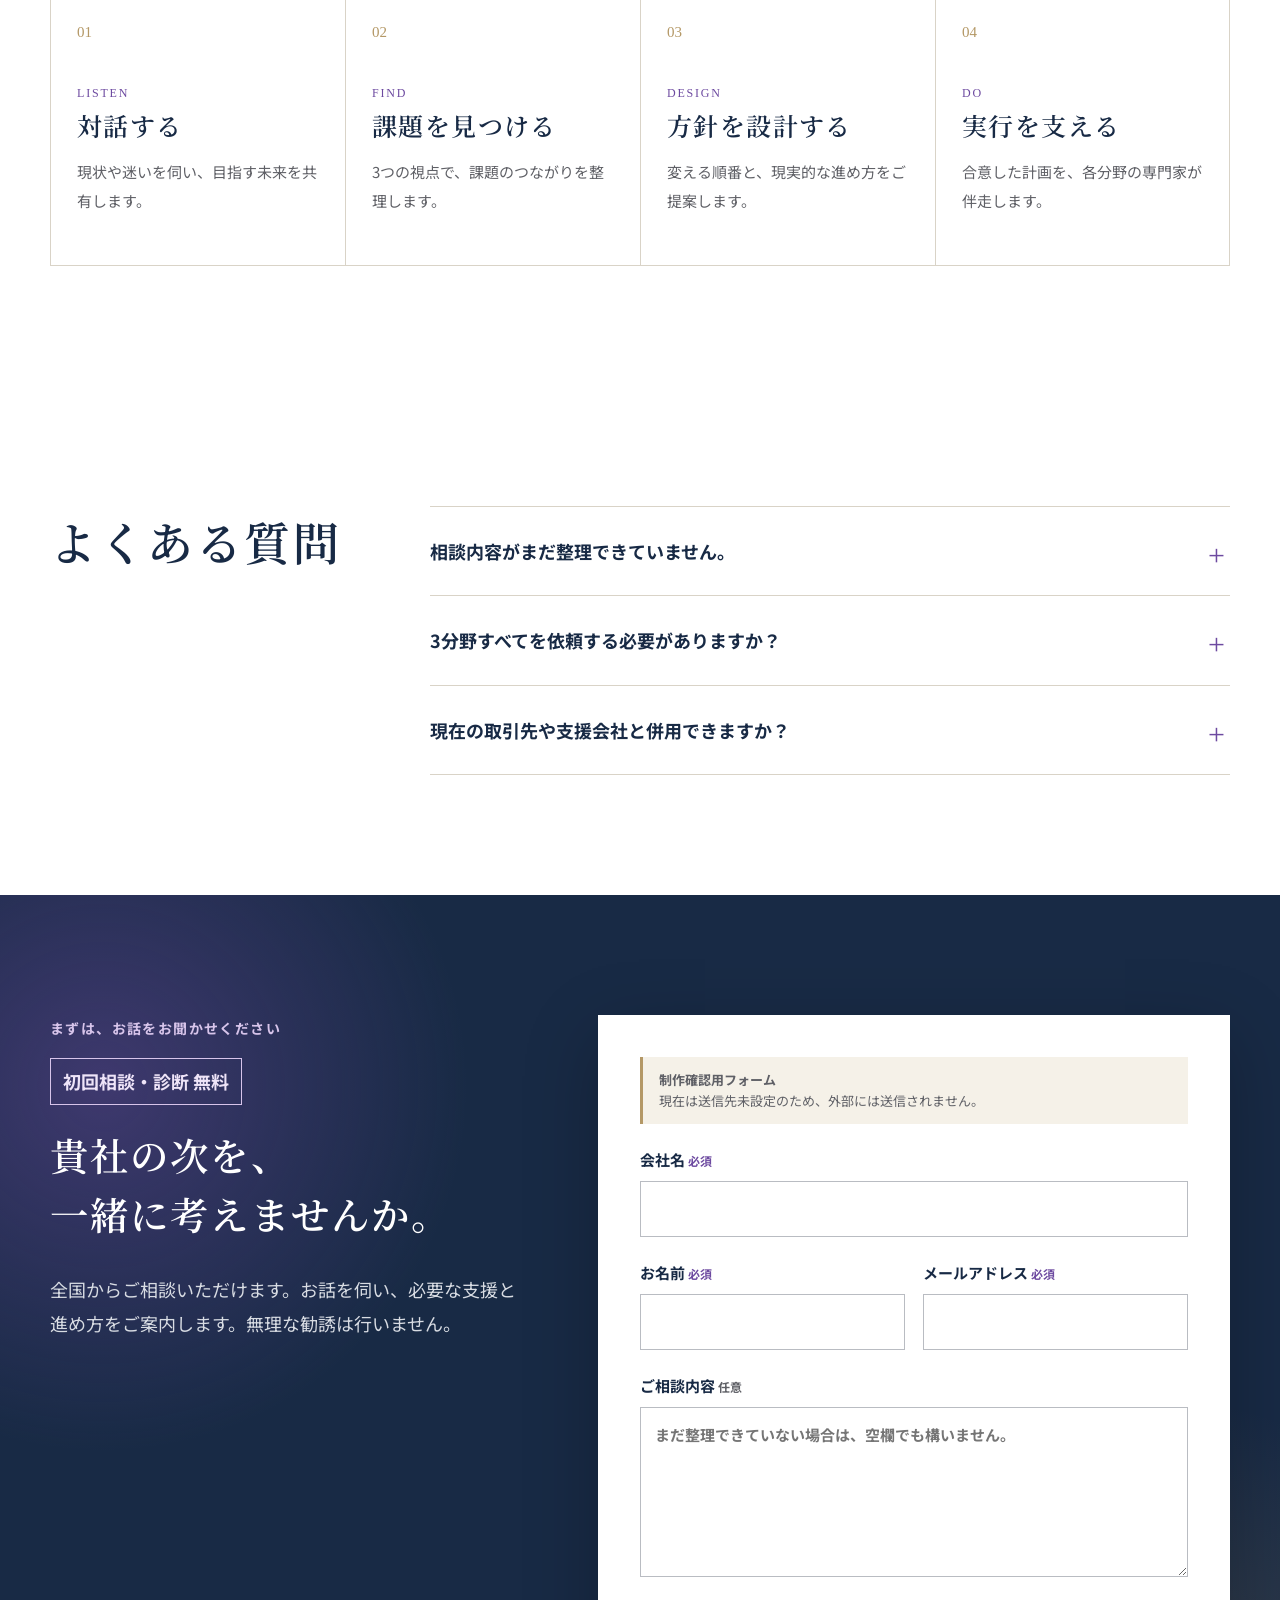
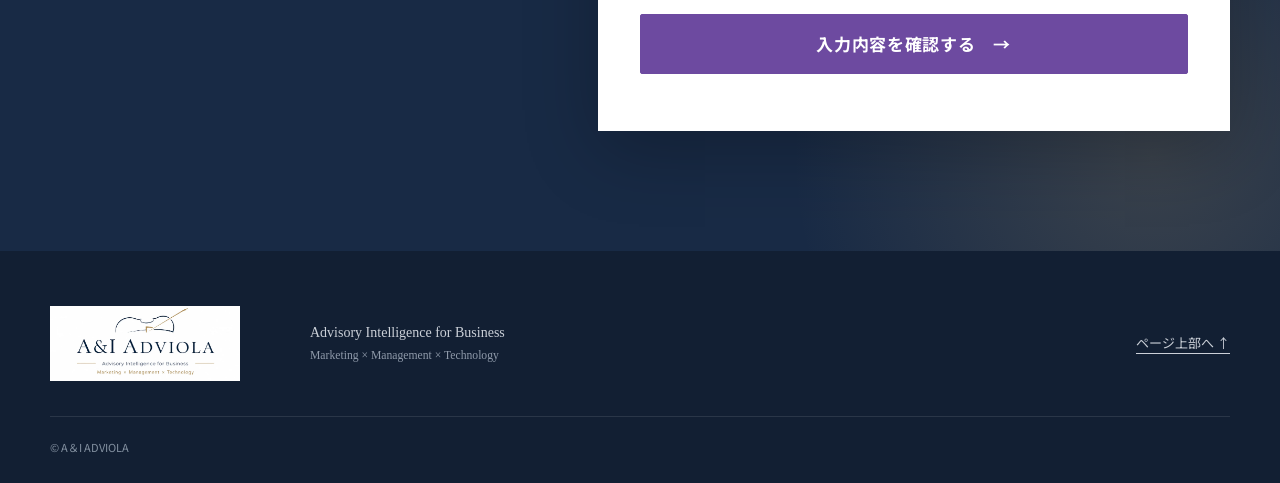
==== commit ecde4ca7: "Align ADVIOLA intro section container" ====
--- a/lp/v2/index.html
+++ b/lp/v2/index.html
@@ -70,7 +70,7 @@
     </section>
 
     <section class="intro" aria-labelledby="intro-title">
-      <div class="narrow">
+      <div class="container intro-inner">
         <p class="eyebrow">経営者の皆さまへ</p>
         <h2 id="intro-title">今は順調。<br>この先はどうだろう。</h2>
         <p class="intro-lead">会社の強みを受け継ぎながら、次の成長をつくる。<br>同じままでいいのか、何を変えるべきか。その判断は、ひとつの専門分野だけでは答えを出しにくいものです。</p>
